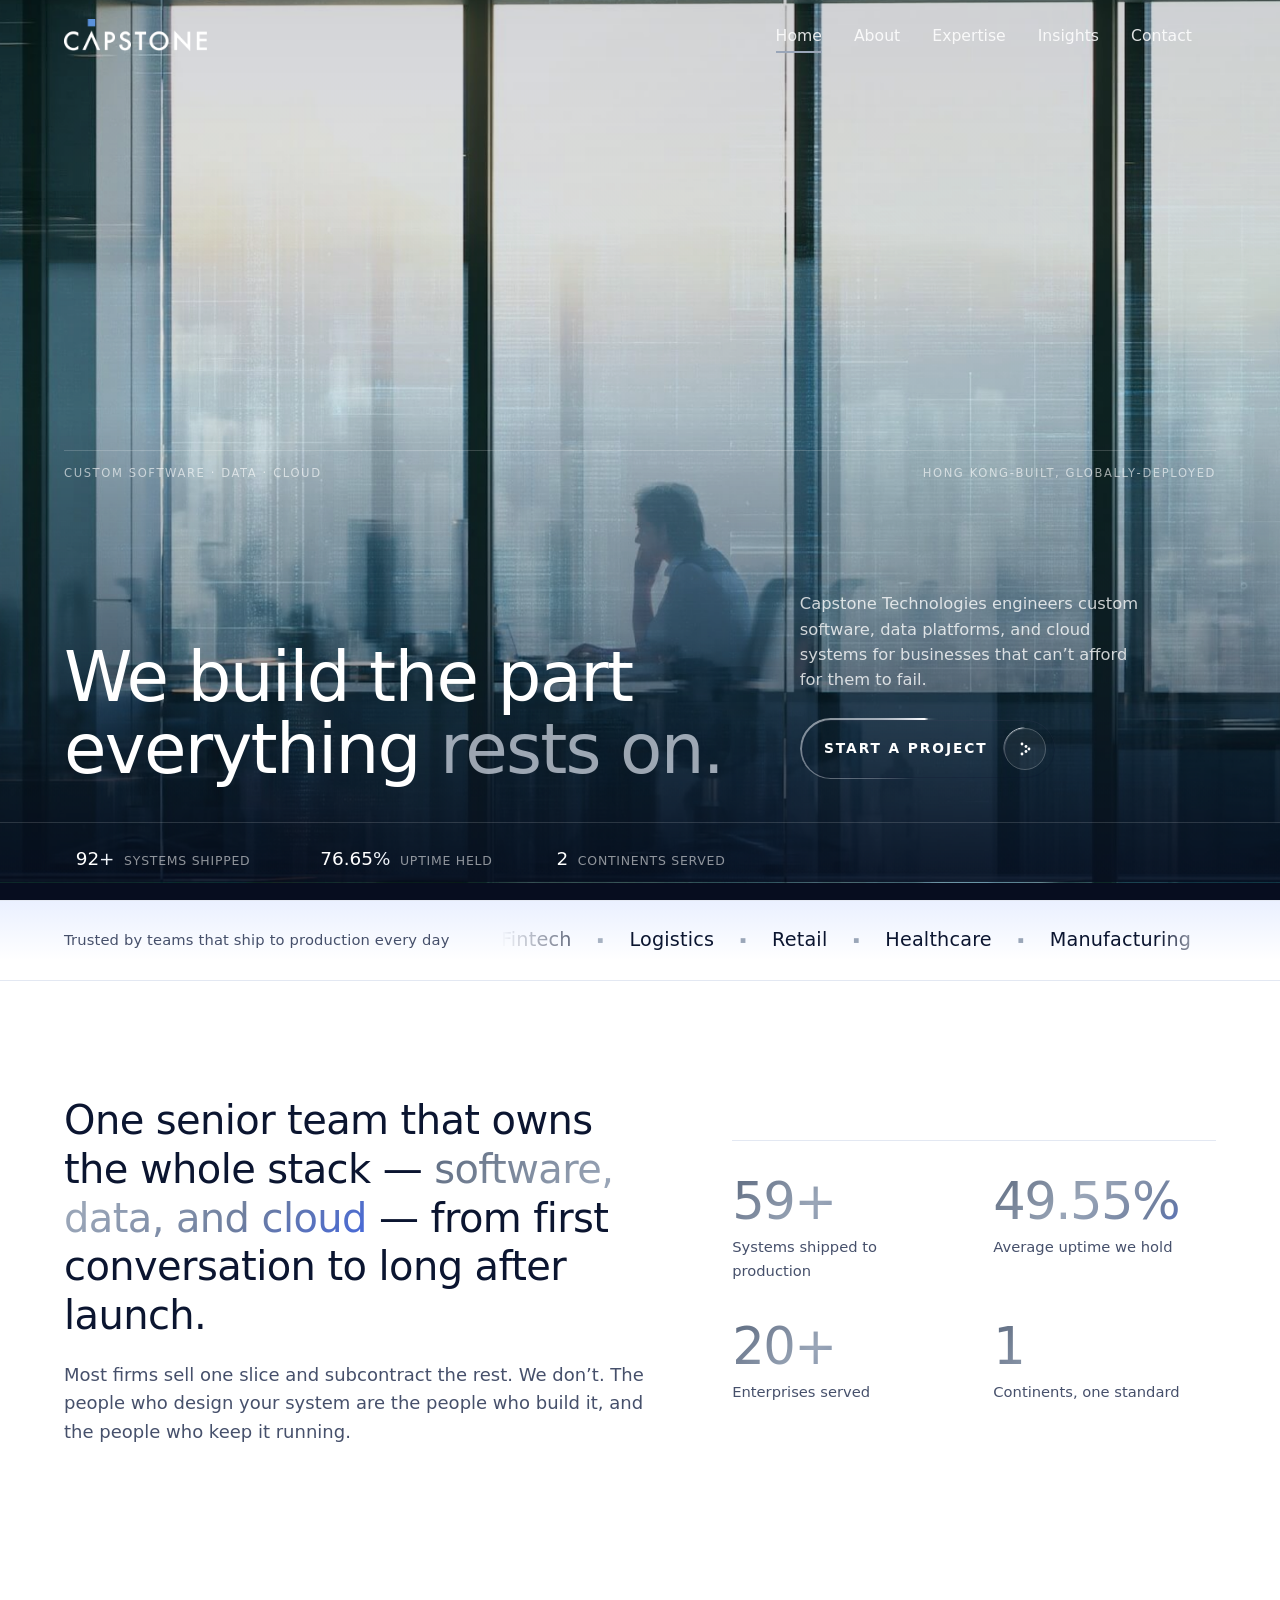
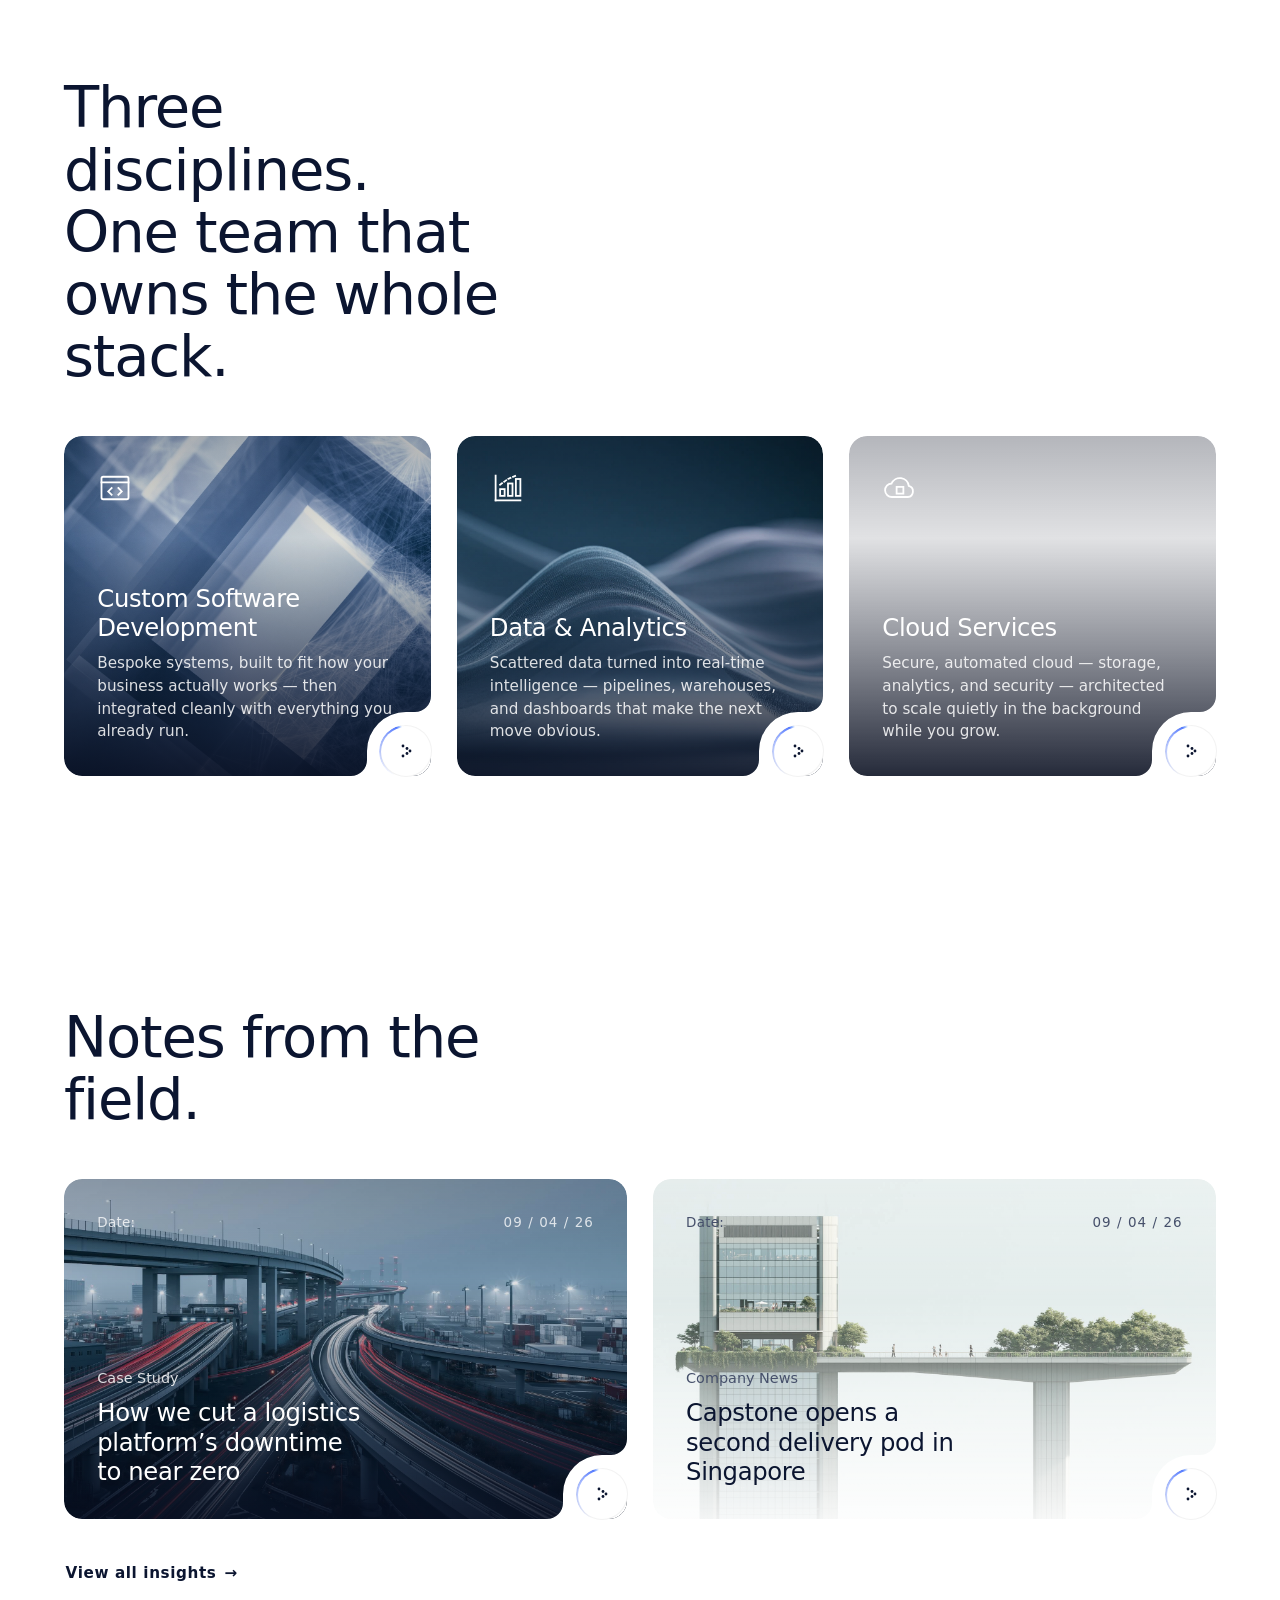
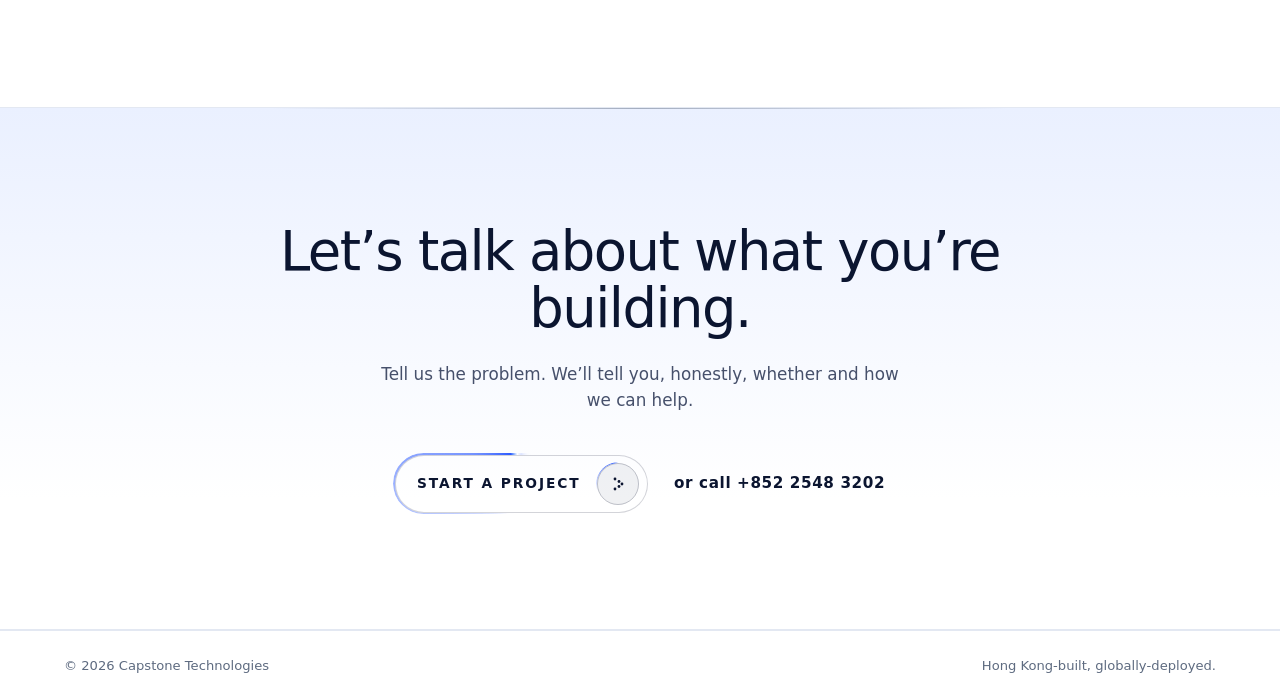
==== index.html @ ec4746d1 "Refine UI/UX for home and expertise pages" ====
<!DOCTYPE html>
<html lang="en">
<head>
  <meta charset="UTF-8" />
  <meta name="viewport" content="width=device-width, initial-scale=1.0" />
  <title>Capstone Technologies — The engineering partner you build on</title>
  <meta name="description" content="Capstone Technologies designs custom software, data platforms, and cloud systems for businesses that can't afford for them to fail. Hong Kong-built, globally deployed." />
  <link rel="preconnect" href="https://api.fontshare.com" crossorigin />
  <link href="https://api.fontshare.com/v2/css?f[]=general-sans@200,300,400,500,600,700&f[]=satoshi@400,500,700,900&display=swap" rel="stylesheet" />
  <link rel="stylesheet" href="styles.css" />
</head>
<body data-page="home">

  <!-- Navigation (over hero) -->
  <header class="nav nav--over-hero" id="nav">
    <div class="nav__inner">
      <a href="index.html" class="nav__brand" aria-label="Capstone Technologies home">
        <img src="capstone_logo_2.png" alt="Capstone Technologies" class="nav__logo nav__logo--light" />
        <img src="capstone_logo_1.png" alt="Capstone Technologies" class="nav__logo nav__logo--dark" />
      </a>
      <nav class="nav__links" aria-label="Primary">
        <a href="index.html" aria-current="page">Home</a>
        <a href="about.html">About</a>
        <a href="expertise.html">Expertise</a>
        <a href="insights.html">Insights</a>
        <a href="contact.html">Contact</a>
      </nav>
      <button class="nav__burger" id="burger" aria-label="Open menu" aria-expanded="false"><span></span><span></span></button>
    </div>
    <div class="nav__mobile" id="navMobile" aria-hidden="true">
      <nav class="nav__mobile-links" aria-label="Mobile">
        <a href="index.html"><span class="nav__mobile-no">01</span>Home</a>
        <a href="about.html"><span class="nav__mobile-no">02</span>About</a>
        <a href="expertise.html"><span class="nav__mobile-no">03</span>Expertise</a>
        <a href="insights.html"><span class="nav__mobile-no">04</span>Insights</a>
        <a href="contact.html"><span class="nav__mobile-no">05</span>Contact</a>
      </nav>
      <div class="nav__mobile-foot">
        <a href="contact.html" class="btn btn--orbit magnetic" aria-label="Start a project">
          <span class="cta-orbit__label">Start a project</span>
          <span class="cta-orbit__icon" aria-hidden="true"><span class="cta-orbit__ring"></span><svg class="cta-orbit__arrow" viewBox="0 0 28 28" width="28" height="28"><g fill="currentColor"><circle cx="11" cy="9" r="1.4"/><circle cx="15" cy="11.5" r="1.4"/><circle cx="18" cy="14" r="1.4"/><circle cx="15" cy="16.5" r="1.4"/><circle cx="11" cy="19" r="1.4"/></g></svg></span>
        </a>
        <div class="nav__mobile-contact">
          <a href="mailto:hello@capstonetech.net">hello@capstonetech.net</a>
          <a href="tel:+85225483202">+852 2548 3202</a>
        </div>
      </div>
    </div>
  </header>

  <main>
    <!-- ✦ FULL-WIDTH HERO (Verta-style split) -->
    <section class="hero">
      <div class="hero__bg" data-parallax="0.08"><img src="home.jpg" alt="" /></div>

      <!-- editorial hairline with corner labels -->
      <div class="hero__rule" aria-hidden="true">
        <span class="hero__rule-label hero__rule-label--l">Custom Software · Data · Cloud</span>
        <span class="hero__rule-label hero__rule-label--r">Hong Kong&#8209;built, globally&#8209;deployed</span>
      </div>

      <div class="hero__inner">
        <div class="hero__lead-col">
          <h1 class="hero__title">
            <span class="line"><span>We build the part</span></span>
            <span class="line"><span>everything <em>rests on.</em></span></span>
          </h1>
        </div>

        <div class="hero__aside-col">
          <p class="hero__lead">
            Capstone Technologies engineers custom software, data platforms, and cloud
            systems for businesses that can&rsquo;t afford for them to fail.
          </p>
          <div class="hero__actions">
            <a href="contact.html" class="btn btn--silver btn--orbit magnetic" aria-label="Start a project">
              <span class="cta-orbit__label">Start a project</span>
              <span class="cta-orbit__icon" aria-hidden="true">
                <span class="cta-orbit__ring"></span>
                <svg class="cta-orbit__arrow" viewBox="0 0 28 28" width="28" height="28">
                  <!-- simple chevron '>' from 5 dots meeting at a point -->
                  <g fill="currentColor">
                    <circle cx="11" cy="9"  r="1.4"/>
                    <circle cx="15" cy="11.5" r="1.4"/>
                    <circle cx="18" cy="14" r="1.4"/>
                    <circle cx="15" cy="16.5" r="1.4"/>
                    <circle cx="11" cy="19" r="1.4"/>
                  </g>
                </svg>
              </span>
            </a>
          </div>
        </div>
      </div>

      <!-- quiet stat hairline along the very bottom -->
      <dl class="hero__meta" aria-label="Key figures">
        <div><dt><span class="num" data-count="120" style="min-width:3ch">0</span><span>+</span></dt><dd>Systems shipped</dd></div>
        <div><dt><span class="num" data-count="99.98" data-decimals="2" style="min-width:5ch">0</span><span>%</span></dt><dd>Uptime held</dd></div>
        <div><dt><span class="num" data-count="3" data-ease="linear" data-duration="3200" style="min-width:1ch">0</span></dt><dd>Continents served</dd></div>
      </dl>
    </section>

    <!-- Trust strip — compact, dark gradient; industries scroll into the label -->
    <section class="trust">
      <div class="trust__inner">
        <p class="trust__label">Trusted by teams that ship to production every day</p>
        <div class="trust__marquee" aria-hidden="true">
          <div class="trust__track">
            <span>Fintech</span><i>&#9642;</i><span>Logistics</span><i>&#9642;</i><span>Retail</span><i>&#9642;</i>
            <span>Healthcare</span><i>&#9642;</i><span>Manufacturing</span><i>&#9642;</i><span>Public Sector</span><i>&#9642;</i>
            <span>Fintech</span><i>&#9642;</i><span>Logistics</span><i>&#9642;</i><span>Retail</span><i>&#9642;</i>
            <span>Healthcare</span><i>&#9642;</i><span>Manufacturing</span><i>&#9642;</i><span>Public Sector</span><i>&#9642;</i>
          </div>
        </div>
      </div>
    </section>

    <!-- Who we are + The record (merged) -->
    <section class="section intro2" id="intro-split">
      <div class="intro2__grid">
        <div class="intro2__lead-col">
          <p class="intro2__statement reveal" data-reveal>
            One senior team that owns the whole stack &mdash; <em>software, data, and
            cloud</em> &mdash; from first conversation to long after launch.
          </p>
          <p class="intro2__sub reveal" data-reveal data-reveal-delay="120">
            Most firms sell one slice and subcontract the rest. We don&rsquo;t. The people
            who design your system are the people who build it, and the people who keep it
            running.
          </p>
        </div>
        <dl class="intro2__stats">
          <div class="reveal" data-reveal><dt><span class="stat__num" data-count="120" data-suffix="+">0</span></dt><dd>Systems shipped to production</dd></div>
          <div class="reveal" data-reveal data-reveal-delay="80"><dt><span class="stat__num" data-count="99.98" data-suffix="%" data-decimals="2">0</span></dt><dd>Average uptime we hold</dd></div>
          <div class="reveal" data-reveal data-reveal-delay="160"><dt><span class="stat__num" data-count="40" data-suffix="+">0</span></dt><dd>Enterprises served</dd></div>
          <div class="reveal" data-reveal data-reveal-delay="240"><dt><span class="stat__num" data-count="3">0</span></dt><dd>Continents, one standard</dd></div>
        </dl>
      </div>
    </section>

    <!-- Expertise preview -->
    <section class="section" id="services">
      <div class="services__head">
        <h2 class="section-title reveal" data-reveal>Three disciplines.<br />One team that owns the whole stack.</h2>
      </div>
      <div class="card-grid card-grid--svc">
        <a class="card card--img reveal" data-reveal href="expertise.html#custom-software" style="--img:url('expertise-software.jpg')">
          <span class="svc-icon card__icon" aria-hidden="true">
            <svg viewBox="0 0 32 32" fill="none" stroke="currentColor" stroke-width="1.6" stroke-linecap="square" stroke-linejoin="miter">
              <rect x="4" y="6" width="24" height="20" rx="1.5"/><path d="M4 11h24"/>
              <path d="M13 16l-3 3 3 3"/><path d="M19 16l3 3-3 3"/>
            </svg>
          </span>
          <h3 class="card__title">Custom Software Development</h3>
          <p class="card__desc">Bespoke systems, built to fit how your business actually works &mdash; then integrated cleanly with everything you already run.</p>
          <span class="card__notch" aria-hidden="true">
            <svg class="card__notch-arrow" viewBox="0 0 28 28" width="28" height="28"><g fill="currentColor"><circle cx="11" cy="9" r="1.4"/><circle cx="15" cy="11.5" r="1.4"/><circle cx="18" cy="14" r="1.4"/><circle cx="15" cy="16.5" r="1.4"/><circle cx="11" cy="19" r="1.4"/></g></svg>
          </span>
        </a>
        <a class="card card--img reveal" data-reveal data-reveal-delay="80" href="expertise.html#data-analytics" style="--img:url('expertise-data.jpg')">
          <span class="svc-icon card__icon" aria-hidden="true">
            <svg viewBox="0 0 32 32" fill="none" stroke="currentColor" stroke-width="1.6" stroke-linecap="square" stroke-linejoin="miter">
              <path d="M5 27V5"/><path d="M5 27h22"/>
              <rect x="9" y="17" width="4" height="6"/><rect x="16" y="12" width="4" height="11"/><rect x="23" y="8" width="4" height="15"/>
              <path d="M9 13l7-5 7-3" stroke-dasharray="2 2.5"/>
            </svg>
          </span>
          <h3 class="card__title">Data &amp; Analytics</h3>
          <p class="card__desc">Scattered data turned into real-time intelligence &mdash; pipelines, warehouses, and dashboards that make the next move obvious.</p>
          <span class="card__notch" aria-hidden="true">
            <svg class="card__notch-arrow" viewBox="0 0 28 28" width="28" height="28"><g fill="currentColor"><circle cx="11" cy="9" r="1.4"/><circle cx="15" cy="11.5" r="1.4"/><circle cx="18" cy="14" r="1.4"/><circle cx="15" cy="16.5" r="1.4"/><circle cx="11" cy="19" r="1.4"/></g></svg>
          </span>
        </a>
        <a class="card card--img reveal" data-reveal data-reveal-delay="160" href="expertise.html#cloud" style="--img:url('expertise-cloud.jpg')">
          <span class="svc-icon card__icon" aria-hidden="true">
            <svg viewBox="0 0 32 32" fill="none" stroke="currentColor" stroke-width="1.6" stroke-linecap="square" stroke-linejoin="miter">
              <path d="M9 24a6 6 0 0 1-.5-12 8 8 0 0 1 15.3 2.2A5 5 0 0 1 23 24z"/><rect x="13" y="15" width="6" height="6"/>
            </svg>
          </span>
          <h3 class="card__title">Cloud Services</h3>
          <p class="card__desc">Secure, automated cloud &mdash; storage, analytics, and security &mdash; architected to scale quietly in the background while you grow.</p>
          <span class="card__notch" aria-hidden="true">
            <svg class="card__notch-arrow" viewBox="0 0 28 28" width="28" height="28"><g fill="currentColor"><circle cx="11" cy="9" r="1.4"/><circle cx="15" cy="11.5" r="1.4"/><circle cx="18" cy="14" r="1.4"/><circle cx="15" cy="16.5" r="1.4"/><circle cx="11" cy="19" r="1.4"/></g></svg>
          </span>
        </a>
      </div>
    </section>

    <!-- Insights / News -->
    <section class="section" id="insights">
      <div class="services__head">
        <h2 class="section-title reveal" data-reveal>Notes from the field.</h2>
      </div>
      <div class="card-grid">
        <a class="card card--img reveal" data-reveal href="article-1.html" style="--img:url('insights_1.jpg')">
          <div class="card__top"><span class="card__date-k">Date:</span><span class="card__date-v">09 / 04 / 26</span></div>
          <p class="card__cat">Case Study</p>
          <h3 class="card__title">How we cut a logistics platform&rsquo;s downtime to near zero</h3>
          <span class="card__notch" aria-hidden="true">
            <svg class="card__notch-arrow" viewBox="0 0 28 28" width="28" height="28"><g fill="currentColor"><circle cx="11" cy="9" r="1.4"/><circle cx="15" cy="11.5" r="1.4"/><circle cx="18" cy="14" r="1.4"/><circle cx="15" cy="16.5" r="1.4"/><circle cx="11" cy="19" r="1.4"/></g></svg>
          </span>
        </a>
        <a class="card card--img-light reveal" data-reveal data-reveal-delay="80" href="article-2.html" style="--img:url('insights_2.jpg')">
          <div class="card__top"><span class="card__date-k">Date:</span><span class="card__date-v">09 / 04 / 26</span></div>
          <p class="card__cat">Company News</p>
          <h3 class="card__title">Capstone opens a second delivery pod in Singapore</h3>
          <span class="card__notch" aria-hidden="true">
            <svg class="card__notch-arrow" viewBox="0 0 28 28" width="28" height="28"><g fill="currentColor"><circle cx="11" cy="9" r="1.4"/><circle cx="15" cy="11.5" r="1.4"/><circle cx="18" cy="14" r="1.4"/><circle cx="15" cy="16.5" r="1.4"/><circle cx="11" cy="19" r="1.4"/></g></svg>
          </span>
        </a>
      </div>
      <a href="insights.html" class="link-cta insights__all reveal" data-reveal>View all insights <span class="btn__arrow">&rarr;</span></a>
    </section>

    <!-- CTA -->
    <section class="cta">
      <div class="cta__inner">
        <h2 class="cta__title reveal" data-reveal>Let&rsquo;s talk about what you&rsquo;re building.</h2>
        <p class="cta__lead reveal" data-reveal data-reveal-delay="100">Tell us the problem. We&rsquo;ll tell you, honestly, whether and how we can help.</p>
        <div class="cta__actions reveal" data-reveal data-reveal-delay="180">
          <a href="contact.html" class="btn btn--orbit magnetic" aria-label="Start a project">
            <span class="cta-orbit__label">Start a project</span>
            <span class="cta-orbit__icon" aria-hidden="true">
              <span class="cta-orbit__ring"></span>
              <svg class="cta-orbit__arrow" viewBox="0 0 28 28" width="28" height="28"><g fill="currentColor"><circle cx="11" cy="9" r="1.4"/><circle cx="15" cy="11.5" r="1.4"/><circle cx="18" cy="14" r="1.4"/><circle cx="15" cy="16.5" r="1.4"/><circle cx="11" cy="19" r="1.4"/></g></svg>
            </span>
          </a>
          <a href="tel:+85225483202" class="link-cta">or call +852 2548 3202</a>
        </div>
      </div>
    </section>
  </main>

  <!-- Footer -->
    <footer class="footer footer--slim">
    <div class="footer__base">
      <span>&copy; 2026 Capstone Technologies</span>
      <span class="footer__tag">Hong Kong&#8209;built, globally&#8209;deployed.</span>
    </div>
  </footer>

  <div class="cursor-dot" id="cursorDot" aria-hidden="true"></div>
  <script src="script.js"></script>
</body>
</html>
---- styles.css ----
/* =====================================================================
   CAPSTONE TECHNOLOGIES — Redesign (multi-page)
   White-dominant · Capstone Blue secondary · Capstone Gold accent
   ===================================================================== */

:root{
  /* Palette */
  --white:    #FFFFFF;
  --paper:    #F6F8FC;
  --sky:      #EAF0FF;
  --line:     #E3E8F2;
  --ink:      #0B1530;
  --ink-2:    #070D1F;
  --ink-soft: #46506B;
  --blue:     #2D5BFF;
  --blue-deep:#1736B8;

  /* Accent — glossy silver (replaces gold). --silver = legible mid-tone for text;
     --silver-deep = shadow tone; --silver-bright = highlight.
     --chrome / --chrome-dark = metallic gradients for filled shapes (the "shine"). */
  --silver:       #9AA6B8;
  --silver-deep:  #5E6B80;
  --silver-bright:#EDF1F7;
  --chrome:       linear-gradient(140deg,#FDFEFF 0%,#D6DDE8 26%,#9CA8BA 52%,#C9D1DE 72%,#8793A6 88%,#EEF2F8 100%);
  --chrome-dark:  linear-gradient(140deg,#E7ECF3 0%,#AEB8C8 30%,#727E92 55%,#9AA6B8 78%,#5E6B80 100%);

  /* ── GRADIENT SYSTEM ──────────────────────────────────────────────
     The ONLY gradients used site-wide. Don't hand-roll new ones. */
  --grad-blue:   radial-gradient(135% 135% at 14% 10%, #7E97FF 0%, #2D5BFF 40%, #16277A 100%); /* blue mesh — cards/CTA pop */
  --grad-ink:    linear-gradient(150deg, #0E1A3C 0%, #0B1530 55%, #070D1F 100%);               /* dark surfaces */
  --grad-mist:   linear-gradient(180deg, #EAF0FF 0%, #FFFFFF 75%);                              /* light surfaces */
  --grad-accent: linear-gradient(135deg, #5E6B80 0%, #9AA6B8 40%, #6E7E9E 72%, #2D5BFF 116%);  /* metallic accent text */

  /* Tints — the ONLY accent tints. All derive from --blue / --silver / a light dust.
     Use these instead of hand-writing rgba() so every blue stays the same blue. */
  --blue-rgb:    45,91,255;        /* = --blue */
  --silver-rgb:  154,166,184;      /* = --silver */
  --dust-rgb:    157,180,255;      /* light blue dust, for glows on dark surfaces */
  --tint-blue-weak:  rgba(var(--blue-rgb), .12);   /* focus rings, faint washes */
  --tint-blue-soft:  rgba(var(--blue-rgb), .28);   /* section glows */
  --tint-blue-dots:  rgba(var(--blue-rgb), .5);    /* dotfield data texture */
  --tint-dust-soft:  rgba(var(--dust-rgb), .22);   /* dust glow on dark */
  --tint-dust-faint: rgba(var(--dust-rgb), .16);
  --tint-silver-faint: rgba(var(--silver-rgb), .16);

  /* Type */
  --display: 'General Sans', 'Satoshi', ui-sans-serif, system-ui, sans-serif;
  --sans:    'Satoshi', ui-sans-serif, system-ui, -apple-system, 'Segoe UI', sans-serif;

  /* Motion */
  --ease: cubic-bezier(0.22, 1, 0.36, 1);
  --ease-soft: cubic-bezier(0.4, 0, 0.2, 1);

  /* Layout */
  --pad: clamp(1.25rem, 5vw, 7rem);
  --maxw: 1320px;
  --radius: 18px;
  --nav-h: 76px;
}

/* ---------- Reset ---------- */
*,*::before,*::after{ box-sizing:border-box; margin:0; padding:0; }
html{ scroll-behavior:smooth; -webkit-text-size-adjust:100%; }
body{
  font-family:var(--sans); color:var(--ink); background:var(--white);
  line-height:1.6; font-size:clamp(1rem, 0.55vw + 0.9rem, 1.125rem);
  -webkit-font-smoothing:antialiased; text-rendering:optimizeLegibility;
  overflow-x:hidden;
}
img{ display:block; max-width:100%; height:auto; }
a{ color:inherit; text-decoration:none; }
ul,ol{ list-style:none; }
em{ font-style:normal; color:var(--blue); }
::selection{ background:var(--ink); color:var(--white); }

/* ---------- Shared ---------- */
.eyebrow{ display:inline-flex; align-items:center; gap:.6rem;
  font-size:.82rem; font-weight:600; letter-spacing:.14em; text-transform:uppercase; color:var(--ink-soft); }
.eyebrow--light{ color:rgba(255,255,255,.78); }
/* square motif (echoes the logo mark above the 'A'), in glossy silver */
.eyebrow__dot{ width:9px; height:9px; border-radius:1.5px; background:var(--chrome);
  box-shadow:0 0 0 4px rgba(154,166,184,.16), inset 0 1px 1px rgba(255,255,255,.7); }
/* flat hairline label (matches the hero's editorial labels — no pill) */
.section-tag{ display:inline-flex; align-items:baseline; gap:.8rem;
  font-size:.76rem; font-weight:600; letter-spacing:.16em; text-transform:uppercase;
  color:var(--ink-soft); margin-bottom:1.6rem; }
.section-tag span{ font-family:var(--display); font-weight:500; color:var(--silver-deep);
  font-size:.76rem; border:0; border-radius:0; padding:0; letter-spacing:.1em; }
.section-title{ font-family:var(--display); font-weight:300;
  font-size:clamp(2rem, 4.6vw, 3.6rem); line-height:1.08; letter-spacing:-0.02em; }
.section-title .muted{ color:var(--ink-soft); }
.muted{ color:var(--ink-soft); }

/* accent text: silver-grey → blue gradient (single shared token) */
.accent-grad,
.intro-split__statement em,
.about__statement em{
  background:var(--grad-accent);
  -webkit-background-clip:text; background-clip:text;
  -webkit-text-fill-color:transparent; color:transparent;
}
.wrap{ max-width:var(--maxw); margin:0 auto; padding-inline:var(--pad); }

/* =====================================================================
   ✦ TRAVELLING-BORDER BUTTONS
   A faint pill outline with a bright "comet" tracing the perimeter.
   ===================================================================== */
@property --angle{ syntax:'<angle>'; initial-value:0deg; inherits:false; }

.btn{
  --beam:var(--blue);          /* comet colour, overridden per variant */
  --ring:rgba(11,21,48,.18);   /* faint static outline */
  --fill:transparent;          /* pill interior — transparent by default */
  --fg:var(--ink);             /* label colour */
  --speed:3.6s;
  position:relative; z-index:0;
  display:inline-flex; align-items:center; gap:.55rem;
  padding:1.05rem 2rem; border-radius:50px;
  font-family:var(--sans); font-weight:600; font-size:.86rem; line-height:1;
  letter-spacing:.14em; text-transform:uppercase;
  color:var(--fg); cursor:pointer; border:0; background:transparent; isolation:isolate;
  transition:transform .5s var(--ease), color .4s var(--ease);
  will-change:transform;
}
/* interior fill (so the pill reads on any page background) */
.btn::after{
  content:""; position:absolute; inset:1.5px; z-index:-1; border-radius:inherit;
  background:var(--fill);
  box-shadow:inset 0 0 0 1px var(--ring), inset 0 1px 0 rgba(255,255,255,.06);
  transition:background .4s var(--ease), box-shadow .4s var(--ease);
}
/* the rotating comet ring */
.btn::before{
  content:""; position:absolute; inset:0; z-index:-1; border-radius:inherit;
  padding:1.5px;                      /* = border thickness */
  background:
    conic-gradient(from var(--angle),
      transparent 0deg,
      transparent 205deg,
      color-mix(in srgb, var(--beam) 55%, transparent) 300deg,
      var(--beam) 340deg,
      #ffffff 352deg,
      transparent 360deg);
  -webkit-mask:linear-gradient(#000 0 0) content-box, linear-gradient(#000 0 0);
          mask:linear-gradient(#000 0 0) content-box, linear-gradient(#000 0 0);
  -webkit-mask-composite:xor; mask-composite:exclude;
  filter:drop-shadow(0 0 5px color-mix(in srgb, var(--beam) 70%, transparent));
  animation:beam var(--speed) linear infinite;
}
@keyframes beam{ to{ --angle:360deg; } }
.btn > *{ position:relative; z-index:1; }

.btn:hover{ transform:translateY(-3px); }
.btn:hover::before{ --speed:1.4s;
  filter:drop-shadow(0 0 9px color-mix(in srgb, var(--beam) 85%, transparent)); }
.btn:active{ transform:translateY(-1px) scale(.99); }
.btn__arrow{ transition:transform .5s var(--ease); }
.btn:hover .btn__arrow{ transform:translate(4px,-2px); }
.btn--small{ padding:.72rem 1.25rem; font-size:.76rem; }

/* Quiet text-link CTA — for secondary actions (keeps one comet per view) */
.link-cta{ position:relative; display:inline-flex; align-items:center; gap:.5rem;
  font-family:var(--sans); font-weight:600; font-size:.95rem; letter-spacing:.04em;
  color:var(--ink); padding:.4rem .1rem; cursor:pointer; }
.link-cta::after{ content:""; position:absolute; left:.1rem; right:.1rem; bottom:0; height:1px;
  background:currentColor; opacity:.5; transform:scaleX(0); transform-origin:right;
  transition:transform .45s var(--ease); }
.link-cta:hover::after{ transform:scaleX(1); transform-origin:left; }
.link-cta .btn__arrow{ transition:transform .45s var(--ease); }
.link-cta:hover .btn__arrow{ transform:translate(4px,-2px); }
.link-cta--light{ color:#fff; }

/* Silver comet — primary accent CTA (lives on dark sections → white label).
   Two-stop beam fakes a metallic glint: bright silver head, soft silver tail. */
.btn--silver{ --beam:var(--silver-bright); --fg:#fff; }
.btn--silver::before{ filter:drop-shadow(0 0 6px rgba(237,241,247,.7)); }

/* Clear / secondary — white comet, transparent fill */
.btn--clear{ --beam:#ffffff; --fill:transparent; --ring:rgba(11,21,48,.16); --fg:var(--ink); }
.btn--clear::before{ filter:drop-shadow(0 0 4px rgba(120,140,200,.55)); }
.btn--clear.on-dark{ --fill:transparent; --ring:rgba(255,255,255,.22); --fg:#fff; }
.btn--clear.on-dark::before{ filter:drop-shadow(0 0 5px rgba(255,255,255,.6)); }

/* Transparent buttons over the dark hero need a light label + ring */
.nav--over-hero:not(.is-stuck) .btn{ --fg:#fff; --ring:rgba(255,255,255,.22); }

/* Reduced motion: hold a calm, evenly-lit outline instead of a moving comet */
@media (prefers-reduced-motion:reduce){
  .btn::before{ animation:none; background:none;
    box-shadow:inset 0 0 0 1.5px color-mix(in srgb, var(--beam) 60%, transparent);
    filter:none; padding:0; -webkit-mask:none; mask:none; }
}


/* =====================================================================
   Navigation
   ===================================================================== */
.nav{ position:fixed; top:0; left:0; right:0; z-index:100;
  transition:transform .5s var(--ease), background .4s var(--ease-soft), box-shadow .4s var(--ease-soft); }
.nav__inner{ max-width:var(--maxw); margin:0 auto; display:flex; align-items:center;
  justify-content:space-between; gap:1.5rem; padding:1.2rem var(--pad);
  transition:padding .4s var(--ease-soft); }
.nav__logo{ height:32px; width:auto; transition:opacity .3s var(--ease); display:block; }
.nav__logo--dark{ display:none; }
/* On a transparent hero (dark bg) the nav uses the light logo + light links */
.nav--over-hero .nav__logo--light{ display:block; }
.nav--over-hero .nav__logo--dark{ display:none; }
.nav--over-hero .nav__links a{ color:rgba(255,255,255,.86); }
.nav--over-hero.is-stuck .nav__links a{ color:var(--ink); }
.nav.is-stuck .nav__logo--light{ display:none; }
.nav.is-stuck .nav__logo--dark{ display:block; }
.nav:not(.nav--over-hero) .nav__logo--dark{ display:block; }
.nav:not(.nav--over-hero) .nav__logo--light{ display:none; }

.nav__links{ display:flex; gap:2rem; margin-left:auto; margin-right:1.5rem; }
.nav__links a{ position:relative; font-weight:500; font-size:.98rem; color:var(--ink); padding:.2rem 0; }
.nav__links a::after{ content:""; position:absolute; left:0; bottom:-2px; height:2px; width:100%;
  background:var(--silver); transform:scaleX(0); transform-origin:right; transition:transform .45s var(--ease); }
.nav__links a:hover::after,
.nav__links a[aria-current="page"]::after{ transform:scaleX(1); transform-origin:left; }
.nav.is-stuck{ background:rgba(255,255,255,.78); -webkit-backdrop-filter:blur(16px) saturate(140%);
  backdrop-filter:blur(16px) saturate(140%); box-shadow:0 1px 0 var(--line); }
.nav.is-stuck .nav__inner{ padding-top:.8rem; padding-bottom:.8rem; }
.nav.is-hidden{ transform:translateY(-100%); }

.nav__burger{ display:none; flex-direction:column; gap:6px; background:none; border:none; cursor:pointer; padding:.4rem; }
.nav__burger span{ width:26px; height:2px; background:var(--ink); transition:.4s var(--ease); }
.nav--over-hero:not(.is-stuck) .nav__burger span{ background:#fff; }
.nav__burger[aria-expanded="true"] span:first-child{ transform:translateY(8px) rotate(45deg); }
.nav__burger[aria-expanded="true"] span:last-child{ transform:translateY(-8px) rotate(-45deg); }
/* ✦ Full-screen overlay mobile menu (dark, staggered links) */
.nav__mobile{ position:fixed; inset:0; z-index:90; display:none; flex-direction:column;
  justify-content:center; gap:clamp(1.6rem,5vh,3rem);
  padding:calc(var(--nav-h) + 1.25rem) var(--pad) clamp(1.5rem,4vh,2.5rem);
  overflow-y:auto; -webkit-overflow-scrolling:touch;   /* scroll if content exceeds height */
  color:#fff;
  /* frosted dark gradient — slightly transparent so the page ghosts through */
  background:
    radial-gradient(120% 80% at 100% 0%, rgba(45,91,255,.18), transparent 60%),
    linear-gradient(160deg, rgba(14,26,60,.94) 0%, rgba(11,21,48,.95) 55%, rgba(7,13,31,.96) 100%);
  -webkit-backdrop-filter:blur(18px) saturate(140%); backdrop-filter:blur(18px) saturate(140%);
  opacity:0; visibility:hidden; transform:translateY(-8px);
  transition:opacity .5s var(--ease), transform .6s var(--ease), visibility 0s .5s; }
.nav__mobile.is-open{ opacity:1; visibility:visible; transform:none; transition:opacity .5s var(--ease), transform .6s var(--ease); }
/* on short screens, top-align + tighten so nothing crops (content scrolls if needed) */
@media (max-height:680px){
  .nav__mobile{ justify-content:flex-start; gap:1.2rem; }
  .nav__mobile-links a{ font-size:clamp(1.4rem,6vw,1.9rem); padding:.3rem 0; }
}
.nav__mobile-links{ display:flex; flex-direction:column; }
.nav__mobile-links a{ display:flex; align-items:baseline; gap:1rem;
  font-family:var(--display); font-weight:300; letter-spacing:-0.02em;
  font-size:clamp(1.8rem,8vw,2.6rem); color:#fff; padding:.45rem 0;
  border-bottom:1px solid rgba(255,255,255,.1);
  opacity:0; transform:translateY(14px); }
.nav__mobile-links a:last-child{ border-bottom:0; }
.nav__mobile.is-open .nav__mobile-links a{ animation:navItemIn .6s var(--ease) forwards; }
.nav__mobile.is-open .nav__mobile-links a:nth-child(1){ animation-delay:.10s; }
.nav__mobile.is-open .nav__mobile-links a:nth-child(2){ animation-delay:.16s; }
.nav__mobile.is-open .nav__mobile-links a:nth-child(3){ animation-delay:.22s; }
.nav__mobile.is-open .nav__mobile-links a:nth-child(4){ animation-delay:.28s; }
.nav__mobile.is-open .nav__mobile-links a:nth-child(5){ animation-delay:.34s; }
.nav__mobile.is-open .nav__mobile-links a:nth-child(6){ animation-delay:.40s; }
.nav__mobile.is-open .nav__mobile-links a:nth-child(7){ animation-delay:.46s; }
@keyframes navItemIn{ to{ opacity:1; transform:none; } }
.nav__mobile-no{ font-size:.8rem; font-weight:500; color:#9DB4FF; font-variant-numeric:tabular-nums; }
.nav__mobile-links a[aria-current="page"]{ color:#9DB4FF; }
.nav__mobile-foot{ display:flex; flex-direction:column; gap:1.4rem; align-items:flex-start;
  opacity:0; transform:translateY(14px); }
.nav__mobile.is-open .nav__mobile-foot{ animation:navItemIn .6s var(--ease) .54s forwards; }
.nav__mobile-contact{ display:flex; flex-direction:column; gap:.5rem; font-size:.95rem; }
.nav__mobile-contact a{ color:rgba(255,255,255,.72); transition:color .3s var(--ease); }
.nav__mobile-contact a:hover{ color:#fff; }
/* burger turns into a white X while the overlay is open (works on every page) */
.nav__burger[aria-expanded="true"]{ position:relative; z-index:95; }
.nav__burger[aria-expanded="true"] span{ background:#fff !important; }

/* =====================================================================
   Grid lines (depth)
   ===================================================================== */
.grid-lines{ position:absolute; inset:0; max-width:var(--maxw); margin:0 auto; padding:0 var(--pad);
  pointer-events:none; z-index:0; display:grid; grid-template-columns:repeat(4,1fr); }
.grid-lines span{ border-left:1px solid var(--line); }
.grid-lines span:last-child{ border-right:1px solid var(--line); }
.grid-lines--dark span{ border-color:rgba(255,255,255,.08); }

/* =====================================================================
   ✦ DOT FIELD — reusable "data" texture (echoes the chart + square motif)
   Density via --dot-gap, size via --dot-size, colour via --dot-color.
   ===================================================================== */
.dotfield{ --dot-gap:11px; --dot-size:1.6px; --dot-color:var(--tint-blue-dots);
  position:absolute; pointer-events:none; z-index:0;
  background-image:radial-gradient(var(--dot-color) var(--dot-size), transparent calc(var(--dot-size) + .6px));
  background-size:var(--dot-gap) var(--dot-gap); }
.dotfield--dark{ --dot-color:var(--tint-dust-soft); }
.dotfield--silver{ --dot-color:rgba(154,166,184,.4); }
/* fade helpers so the field dissolves rather than ending hard */
.dotfield--fade-b{ -webkit-mask:linear-gradient(180deg,#000,transparent); mask:linear-gradient(180deg,#000,transparent); }
.dotfield--fade-l{ -webkit-mask:linear-gradient(90deg,transparent,#000); mask:linear-gradient(90deg,transparent,#000); }
.dotfield--fade-radial{ -webkit-mask:radial-gradient(circle at 70% 30%,#000,transparent 70%);
  mask:radial-gradient(circle at 70% 30%,#000,transparent 70%); }
/* optional fade-in: add data-reveal to animate; otherwise visible by default */
.dotfield[data-reveal]{ opacity:0; transform:none; transition:opacity 1.1s var(--ease); }
.dotfield[data-reveal].is-in{ opacity:1; }

/* =====================================================================
   ✦ FULL-WIDTH HERO (image)
   ===================================================================== */
.hero{ position:relative; min-height:100svh; display:flex; flex-direction:column;
  justify-content:flex-end; background:var(--ink-2); overflow:hidden;
  padding-top:calc(var(--nav-h) + 1rem); }
.hero__bg{ position:absolute; inset:0; z-index:0; overflow:hidden; will-change:transform; }
/* very slow continuous cloud drift — kept zoomed so edges never show.
   intro: gentle settle (12s); then an endless, barely-perceptible drift loop. */
.hero__bg img{ width:100%; height:100%; object-fit:cover; transform-origin:center;
  animation:heroIntro 12s var(--ease-soft) forwards, heroDrift 60s ease-in-out 12s infinite; }
@keyframes heroIntro{ from{ transform:scale(1.12); } to{ transform:scale(1.08); } }
@keyframes heroDrift{
  0%   { transform:scale(1.08) translate3d(0,0,0); }
  50%  { transform:scale(1.08) translate3d(-2.2%, -1.2%, 0); }
  100% { transform:scale(1.08) translate3d(0,0,0); }
}
/* softer, calmer scrim than before — image breathes, darkening only at the base */
.hero__bg::after{ content:""; position:absolute; inset:0;
  background:
    linear-gradient(0deg, rgba(7,13,31,.86) 0%, rgba(7,13,31,.34) 28%, rgba(7,13,31,.08) 52%, rgba(7,13,31,.18) 100%); }

/* editorial hairline with corner labels (Verta) */
.hero__rule{ position:absolute; left:var(--pad); right:var(--pad); top:50%; z-index:2;
  border-top:1px solid rgba(255,255,255,.18);
  opacity:0; animation:fadeUp 1.2s var(--ease) .5s forwards; }
.hero__rule-label{ position:absolute; top:.8rem; font-size:.72rem; letter-spacing:.14em;
  text-transform:uppercase; color:rgba(255,255,255,.6); white-space:nowrap; }
.hero__rule-label--l{ left:0; }
.hero__rule-label--r{ right:0; }

/* split content row: headline left, supporting text + actions right */
.hero__inner{ position:relative; z-index:2; width:100%; max-width:var(--maxw); margin:0 auto;
  padding:0 var(--pad) clamp(2rem,4vh,3rem);
  display:grid; grid-template-columns:1.15fr .85fr; align-items:end; gap:clamp(2rem,6vw,5rem); }
.hero__title{ font-family:var(--display); font-weight:300; color:#fff;
  font-size:clamp(2.4rem, 5.4vw, 5rem); line-height:1.04; letter-spacing:-0.025em; }
/* each authored line stays on one line */
.hero__title .line{ display:block; overflow:hidden; padding-bottom:.14em; margin-bottom:-.14em; white-space:nowrap; }
.hero__title .line > span{ display:block; transform:translateY(110%); animation:lineUp 1.05s var(--ease) forwards; }
.hero__title .line:nth-child(1) > span{ animation-delay:.30s; }
.hero__title .line:nth-child(2) > span{ animation-delay:.42s; }
/* subtle, whispered silver accent */
.hero__title em{ color:rgba(214,221,232,.72); }
@keyframes lineUp{ to{ transform:none; } }
.hero__aside-col{ padding-bottom:.4rem; }
.hero__lead{ color:rgba(255,255,255,.78); font-size:1.02rem; line-height:1.55; max-width:32rem; margin-bottom:1.6rem;
  opacity:0; transform:translateY(20px); animation:fadeUp 1s var(--ease) .62s forwards; }
.hero__actions{ display:flex; gap:1.2rem; flex-wrap:wrap; align-items:center;
  opacity:0; transform:translateY(20px); animation:fadeUp 1s var(--ease) .76s forwards; }
@keyframes fadeUp{ to{ opacity:1; transform:none; } }

/* ✦ Orbit CTA — a .btn (keeps the travelling-border comet) that ALSO holds an
   inner circular badge: a ring orbiting a dotted arrow, all within the pill. */
/* Orbit button — inner badge/ring/arrow adapt to the button's --fg + --beam,
   so it works on both the dark hero and the light CTA. */
.btn--orbit{ gap:1rem; padding:.6rem .7rem .6rem 1.5rem; }
.btn--orbit .cta-orbit__label{ position:relative; }
.btn--orbit .cta-orbit__icon{ position:relative; width:42px; height:42px; flex:none;
  display:grid; place-items:center; border-radius:50%;
  background:color-mix(in srgb, currentColor 6%, transparent); transition:background .4s var(--ease); }
.btn--orbit:hover .cta-orbit__icon{ background:color-mix(in srgb, currentColor 12%, transparent); }
/* faint full static ring so the circle always reads */
.btn--orbit .cta-orbit__icon::before{ content:""; position:absolute; inset:0; border-radius:50%;
  border:1px solid color-mix(in srgb, currentColor 22%, transparent); }
/* the orbiting ring — a gapped arc that rotates continuously inside the badge */
.btn--orbit .cta-orbit__ring{ position:absolute; inset:-1px; border-radius:50%;
  border:1.5px solid transparent;
  background:conic-gradient(from 0deg, transparent 0deg, transparent 250deg,
            color-mix(in srgb, var(--beam) 70%, transparent) 320deg, var(--beam) 350deg, transparent 360deg) border-box;
  -webkit-mask:linear-gradient(#000 0 0) padding-box, linear-gradient(#000 0 0);
          mask:linear-gradient(#000 0 0) padding-box, linear-gradient(#000 0 0);
  -webkit-mask-composite:xor; mask-composite:exclude;
  animation:orbitspin 4s linear infinite; }
.btn--orbit:hover .cta-orbit__ring{ animation-duration:1.4s; }
@keyframes orbitspin{ to{ transform:rotate(360deg); } }
.btn--orbit .cta-orbit__arrow{ position:relative; color:currentColor; transition:transform .5s var(--ease); }
.btn--orbit:hover .cta-orbit__arrow{ transform:translateX(3px); }

/* quiet stat hairline along the very bottom */
.hero__meta{ position:relative; z-index:2; width:100%; max-width:var(--maxw); margin:0 auto;
  display:flex; gap:clamp(2rem,5vw,4rem); flex-wrap:wrap;
  padding:1.3rem var(--pad) clamp(1.4rem,3vh,2rem);
  border-top:1px solid rgba(255,255,255,.14);
  opacity:0; transform:translateY(20px); animation:fadeUp 1s var(--ease) .9s forwards; }
.hero__meta div{ display:flex; align-items:baseline; gap:.6rem; }
.hero__meta dt{ font-family:var(--display); font-weight:500; font-size:1.15rem; color:#fff;
  display:inline-flex; align-items:baseline; }
/* number reserves its final width + tabular figures, so labels never shift while counting */
.hero__meta dt .num{ display:inline-block; text-align:right;
  font-variant-numeric:tabular-nums; font-feature-settings:"tnum" 1; color:#fff; }
.hero__meta dt span:not(.num){ color:var(--silver-bright); }
.hero__meta dd{ font-size:.78rem; letter-spacing:.06em; text-transform:uppercase; color:rgba(255,255,255,.55); }

/* =====================================================================
   ✦ PAGE HERO (inner pages)
   ===================================================================== */
/* Compact dark image hero — same family as the home hero, shorter (~55vh).
   Default (no image) falls back to the dark gradient. */
.pagehero{ position:relative; display:flex; align-items:flex-end; min-height:55vh;
  padding:calc(var(--nav-h) + clamp(3rem,7vw,5rem)) 0 clamp(2.5rem,5vw,4rem);
  background:var(--grad-ink); color:#fff; overflow:hidden; }
.pagehero__bg{ position:absolute; inset:0; z-index:0; }
/* image behind, with a navy scrim like the home hero (darkest at the base for text) */
.pagehero--img::before{ content:""; position:absolute; inset:0; z-index:0; pointer-events:none;
  background:
    linear-gradient(0deg, rgba(7,13,31,.92) 0%, rgba(7,13,31,.55) 42%, rgba(7,13,31,.30) 72%, rgba(7,13,31,.5) 100%),
    var(--hero-img) center / cover no-repeat; }
/* feature variant (case study) — let the image breathe a touch more */
.pagehero--feature::before{
  background:
    linear-gradient(0deg, rgba(7,13,31,.9) 0%, rgba(7,13,31,.45) 46%, rgba(7,13,31,.18) 74%, rgba(7,13,31,.4) 100%),
    var(--hero-img) center / cover no-repeat; }
.pagehero .grid-lines{ opacity:1; z-index:1; }
.pagehero .grid-lines span{ border-color:rgba(255,255,255,.08); }
/* dotted square accent (top-right), in light dust so it reads on dark */
.pagehero__dots{ top:16%; right:6%; width:min(220px,26vw); height:min(220px,26vw);
  --dot-gap:13px; --dot-color:var(--tint-dust-soft); z-index:1; }
.pagehero__inner{ position:relative; z-index:2; max-width:46rem; }
@media (max-width:780px){ .pagehero__dots{ display:none; } }
/* match the home hero exactly (size, weight, spacing, whispered accent) */
.pagehero__title{ font-family:var(--display); font-weight:300; letter-spacing:-0.025em; line-height:1.04;
  font-size:clamp(2.4rem,5.4vw,5rem); margin:1rem 0 1.2rem; max-width:18ch; color:#fff; }
.pagehero__title em{ color:rgba(214,221,232,.72); }
.pagehero__lead{ max-width:32rem; color:rgba(255,255,255,.78); font-size:1.02rem; line-height:1.55; }
.crumbs{ font-size:.82rem; letter-spacing:.06em; text-transform:uppercase; color:rgba(255,255,255,.6); }
.crumbs a{ color:rgba(255,255,255,.6); }
.crumbs a:hover{ color:#fff; }
.crumbs span{ color:#9DB4FF; }

/* compact light page hero (no image) — short, so content below shows immediately */
.pagehero--compact{ min-height:auto; display:block; background:var(--grad-mist); color:var(--ink);
  padding:calc(var(--nav-h) + clamp(2rem,5vw,3.5rem)) 0 clamp(1.8rem,4vw,2.8rem);
  border-bottom:1px solid var(--line); }
.pagehero--compact .grid-lines span{ border-color:var(--line); }
.pagehero--compact .pagehero__title{ color:var(--ink); font-size:clamp(2.2rem,4.6vw,3.6rem); margin:.7rem 0 .9rem; }
.pagehero--compact .pagehero__title em{ background:var(--grad-accent); -webkit-background-clip:text; background-clip:text; -webkit-text-fill-color:transparent; color:transparent; }
.pagehero--compact .pagehero__lead{ color:var(--ink-soft); }
.pagehero--compact .crumbs{ color:var(--ink-soft); }
.pagehero--compact .crumbs a{ color:var(--ink-soft); }
.pagehero--compact .crumbs a:hover{ color:var(--blue); }
.pagehero--compact .crumbs span{ color:var(--blue); }

/* =====================================================================
   ✦ Expertise — single tabbed panel (pill tabs over an image card)
   ===================================================================== */
.sr-only{ position:absolute; width:1px; height:1px; padding:0; margin:-1px; overflow:hidden;
  clip:rect(0 0 0 0); white-space:nowrap; border:0; }

/* full-bleed, like the home hero — panel spans edge to edge */
.xp{ position:relative; }
.xp__panel{ position:relative; overflow:hidden; color:#fff;
  min-height:100svh; display:flex; flex-direction:column;
  padding:calc(var(--nav-h) + 2rem) var(--pad) clamp(2rem,4vw,3.5rem); }
.xp__panel::before{ content:""; position:absolute; inset:0; z-index:0;
  background:
    linear-gradient(180deg, rgba(7,13,31,.5) 0%, rgba(7,13,31,.24) 38%, rgba(7,13,31,.62) 100%),
    var(--xp-img) center / cover no-repeat; }
/* keep the inner content aligned to the site's content width */
.xp__body, .xp__foot{ width:100%; max-width:var(--maxw); margin-inline:auto; }

/* pill tab switcher (reference style) — centered within the full-bleed panel */
.xp__tabs{ position:relative; z-index:1; width:fit-content; margin-inline:auto;
  display:inline-flex; gap:.3rem; padding:.3rem; border-radius:50px;
  background:rgba(7,13,31,.4); border:1px solid rgba(255,255,255,.14);
  -webkit-backdrop-filter:blur(12px); backdrop-filter:blur(12px); }
.xp__tab{ border:0; background:transparent; cursor:pointer;
  font-family:var(--sans); font-weight:600; font-size:.92rem; color:rgba(255,255,255,.72);
  padding:.6rem 1.4rem; border-radius:50px; transition:color .3s var(--ease), background .35s var(--ease); }
.xp__tab:hover{ color:#fff; }
.xp__tab.is-active{ background:#fff; color:var(--ink); }

/* swapping content — lives inside a frosted "content card" so copy stays legible
   over any image (the image no longer sits directly behind the text) */
.xp__body{ position:relative; z-index:1; margin:auto 0; max-width:44rem;
  padding:clamp(1.8rem,4vw,3rem) 0; }
.xp__pane{ display:none; position:relative; }
.xp__pane.is-active{ display:block; animation:xpIn .55s var(--ease); }
@keyframes xpIn{ from{ opacity:0; transform:translateY(12px); } to{ opacity:1; transform:none; } }

/* The thin crosshair lines that span infinitely outwards */
.xp__crosshair {
  position: absolute;
  top: 0;
  left: 0;
  width: 0;
  height: 0;
  pointer-events: none;
}
.xp__crosshair::before,
.xp__crosshair::after {
  content: "";
  position: absolute;
  background: rgba(255,255,255,0.25); /* Thin, delicate white line */
}
/* Horizontal line spanning edge-to-edge of the viewport */
.xp__crosshair::before {
  top: 0;
  left: -100vw;
  right: -100vw;
  height: 1px;
}
/* Vertical line spanning edge-to-edge of the viewport */
.xp__crosshair::after {
  left: 0;
  top: -100vh;
  bottom: -100vh;
  width: 1px;
}
/* The tiny center node (the "capstone") */
.xp__crosshair-node {
  position: absolute;
  top: -2.5px;
  left: -2.5px;
  width: 6px;
  height: 6px;
  background: #fff;
  z-index: 2;
  box-shadow: 0 0 8px rgba(255,255,255,0.8);
}

.xp__content-wrap {
  position: relative;
  /* Add padding all around so the gradient has room to fade out past the text */
  padding: clamp(1.5rem, 4vw, 2.5rem);
  background: radial-gradient(100% 100% at 0% 0%, rgba(7, 13, 31, 0.85) 0%, rgba(7, 13, 31, 0.3) 50%, transparent 85%);
}

.xp__kicker{ font-size:.78rem; font-weight:600; letter-spacing:.14em; text-transform:uppercase;
  color:#9DB4FF; margin-bottom:1rem; position: relative; z-index: 1; }
.xp__title{ font-family:var(--display); font-weight:300; letter-spacing:-0.025em; line-height:1.06;
  font-size:clamp(2rem,4.4vw,3.4rem); color:#fff; position: relative; z-index: 1; }
.xp__title em{ color:rgba(214,221,232,.75); }
.xp__lead{ color:rgba(255,255,255,.82); font-size:1.02rem; line-height:1.6; max-width:38rem; margin-top:1.1rem; position: relative; z-index: 1; }
.xp__list{ margin-top:1.6rem; display:grid; grid-template-columns:1fr 1fr; gap:.6rem 2rem; position: relative; z-index: 1; }
.xp__list li{ position:relative; padding-left:1.5rem; font-size:.95rem; color:rgba(255,255,255,.88); }
.xp__list li::before{ content:""; position:absolute; left:0; top:.66em; width:12px; height:2px; border-radius:2px;
  background:linear-gradient(90deg, var(--silver-bright), #9DB4FF); }
.xp__foot{ position:relative; z-index:1; font-size:.78rem; letter-spacing:.1em; text-transform:uppercase;
  color:rgba(255,255,255,.55); }

/* slim one-line CTA */
.xp-cta{ width: 100%; max-width:var(--maxw); margin:0;
  padding:clamp(1.5rem,3vw,2.5rem) 0 clamp(2rem,4vw,3rem) clamp(1.5rem, 4vw, 2.5rem);
  display:flex; flex-wrap:wrap; align-items:center; justify-content:space-between; gap:1.2rem;
  position: relative; z-index: 1; }
.xp-cta__text{ color:rgba(255,255,255,0.85); font-size:1.02rem; max-width:34rem; }
.xp-cta .btn { --fg:#fff; --ring:rgba(255,255,255,.22); }

.xp__panel .footer { position: relative; z-index: 1; background: transparent; color: rgba(255,255,255,0.75); border-top: none; }
.xp__panel .footer__base { position: relative; padding: 1.5rem 0 0 clamp(1.5rem, 4vw, 2.5rem); border-top: none; width: 100%; max-width: var(--maxw); margin: 0; }
.xp__panel .footer__base::before { content: ""; position: absolute; top: 0; left: 0; right: 0; height: 1px; background: linear-gradient(90deg, transparent 0%, transparent 2rem, rgba(255,255,255,0.15) 8rem); }

@media (max-width:680px){
  .xp__panel{ min-height:auto; }
  .xp__tabs{ align-self:stretch; justify-content:center; }
  .xp__tab{ flex:1; padding:.6rem .5rem; text-align:center; }
  .xp__body{ margin:2rem 0; }
  .xp__list{ grid-template-columns:1fr; }
}

/* =====================================================================
   ✦ Trust strip — compact, dark gradient, light reverse text.
   Desktop: fixed label (left) + industries marquee (right) that scroll left
   and dissolve into the label area via a left-edge fade mask.
   ===================================================================== */
.trust{ background:var(--grad-mist);
  border-block:1px solid var(--line); color:var(--ink); }
.trust__inner{ max-width:var(--maxw); margin:0 auto; padding:1.5rem var(--pad);
  display:grid; grid-template-columns:auto 1fr; align-items:center; gap:clamp(1.5rem,4vw,3.5rem); }
.trust__label{ font-size:.92rem; font-weight:500; letter-spacing:.01em;
  line-height:1.4; color:var(--ink-soft); white-space:nowrap; position:relative; z-index:2; }
.trust__marquee{ position:relative; overflow:hidden;
  /* fade hardest on the LEFT so items appear absorbed into the label, soft fade right */
  -webkit-mask-image:linear-gradient(90deg, transparent 0%, #000 16%, #000 92%, transparent 100%);
          mask-image:linear-gradient(90deg, transparent 0%, #000 16%, #000 92%, transparent 100%); }
.trust__track{ display:inline-flex; align-items:center; gap:1.6rem; white-space:nowrap;
  font-family:var(--display); font-weight:400; font-size:clamp(1rem,1.5vw,1.3rem); letter-spacing:.01em;
  color:var(--ink); animation:marquee 34s linear infinite; will-change:transform; }
.trust__track i{ color:var(--silver); font-style:normal; font-size:.5em; transform:translateY(-.15em); }
@keyframes marquee{ to{ transform:translateX(-50%); } }
@media (max-width:680px){
  .trust__inner{ grid-template-columns:1fr; gap:1rem; }
  .trust__label{ white-space:normal; }
}

/* =====================================================================
   Section scaffolding
   ===================================================================== */
.section{ max-width:var(--maxw); margin:0 auto; padding:clamp(4.5rem,9vw,8rem) var(--pad); }
/* subtle full-bleed tint for section rhythm (no hard dark/light contrast) */
.section--tint{ position:relative; }
.section--tint::before{ content:""; position:absolute; z-index:-1; top:0; bottom:0;
  left:50%; transform:translateX(-50%); width:100vw;
  background:linear-gradient(180deg, var(--sky), var(--paper)); }
.section--tight{ padding-block:clamp(3.5rem,7vw,6rem); }

/* Who we are + The record (merged, home) */
.intro2__grid{ display:grid; grid-template-columns:1.1fr .9fr; gap:clamp(2.5rem,6vw,5rem); align-items:center; }
.intro2__statement{ font-family:var(--display); font-weight:300; letter-spacing:-0.015em; line-height:1.22;
  font-size:clamp(1.5rem,3.2vw,2.5rem); }
.intro2__statement em{ background:var(--grad-accent); -webkit-background-clip:text; background-clip:text;
  -webkit-text-fill-color:transparent; color:transparent; }
.intro2__sub{ color:var(--ink-soft); margin-top:1.3rem; max-width:38rem; }
/* stats: clean 2x2, gradient numbers, no chart */
.intro2__stats{ display:grid; grid-template-columns:1fr 1fr; gap:clamp(1.6rem,3vw,2.4rem);
  border-top:1px solid var(--line); padding-top:clamp(1.6rem,3vw,2.2rem); }
.intro2__stats dt{ font-family:var(--display); font-weight:500; font-size:clamp(2.2rem,4vw,3.2rem);
  line-height:1; letter-spacing:-0.03em;
  background:var(--grad-accent); -webkit-background-clip:text; background-clip:text;
  -webkit-text-fill-color:transparent; color:transparent; }
.intro2__stats dd{ color:var(--ink-soft); font-size:.92rem; margin-top:.5rem; max-width:13rem; }
@media (max-width:900px){ .intro2__grid{ grid-template-columns:1fr; gap:2.5rem; } }

/* =====================================================================
   Record Split (Stats + Bars combined)
   ===================================================================== */
.record-split {
  max-width: var(--maxw);
  margin: 0 auto;
}
.record-split__text {
  position: absolute;
  top: 0;
  left: 0;
  width: calc(50% - clamp(0.5rem, 1vw, 1rem));
  z-index: 10;
  pointer-events: none;
}
.record-split__text > * { pointer-events: auto; }
.record-split__lead { color: var(--ink-soft); margin-top: 1.4rem; font-size: 1.1rem; line-height: 1.6; max-width: 32rem; }

.record-bars {
  display: flex;
  align-items: flex-end;
  gap: clamp(1rem, 2vw, 2rem);
  height: clamp(450px, 55vw, 550px);
  position: relative;
}

.record-bar-col {
  flex: 1;
  display: flex;
  flex-direction: column;
  justify-content: flex-end;
  height: 100%;
}

.record-bar {
  height: var(--bar-h);
  position: relative;
  /* animation entry setup */
  opacity: 0;
  transform: translateY(20px);
  transition: opacity 0.8s var(--ease), transform 0.8s var(--ease);
}
.record-bar.is-in { opacity: 1; transform: translateY(0); }

.record-bar__fill {
  height: 100%;
  width: 100%;
  background: linear-gradient(180deg, var(--sky), transparent);
  border-top: 4px solid var(--blue);
  position: relative;
  overflow: hidden;
  border-radius: 4px 4px 0 0;
  display: flex;
  flex-direction: column;
  padding: clamp(1.5rem, 3vw, 2.5rem) clamp(1rem, 2vw, 1.5rem);
}

.record-bar .stat {
  display: flex;
  flex-direction: column;
  gap: 0.5rem;
}

.record-bar .stat__num {
  font-family: var(--display);
  font-weight: 500;
  font-size: clamp(2.4rem, 4vw, 3.8rem);
  line-height: 1;
  letter-spacing: -0.03em;
  background: var(--chrome-dark);
  -webkit-background-clip: text;
  background-clip: text;
  -webkit-text-fill-color: transparent;
  color: transparent;
}

.record-bar .stat__label {
  display: block;
  color: var(--ink-soft);
  font-size: 0.95rem;
  line-height: 1.3;
}

@media (max-width: 980px) {
  .record-split { grid-template-columns: 1fr; }
  .record-bars { height: 500px; }
  .record-split__text { position: relative; width: 100%; margin-bottom: 2rem; top: auto; left: auto; }
}
@media (max-width: 600px) {
  .record-bars { gap: 0.5rem; height: auto; flex-direction: column; align-items: stretch; border-bottom: none; }
  .record-bar-col { flex: auto; height: auto; margin-bottom: 1rem; }
  .record-bar { height: auto !important; }
  .record-bar__fill { padding: 1.5rem; border-top: none; border-left: 4px solid var(--blue); border-radius: 0 4px 4px 0; background: linear-gradient(90deg, var(--sky), transparent); }
}

/* =====================================================================
   Services
   ===================================================================== */
.services__head{ display:grid; grid-template-columns:1fr 1.4fr; gap:2rem; align-items:end; margin-bottom:3rem; }
.services__list{ border-top:1px solid var(--line); }
.service{ position:relative; display:grid; grid-template-columns:auto 1fr auto; gap:clamp(1rem,4vw,3.5rem); align-items:start;
  padding:clamp(1.8rem,3.5vw,2.8rem) 0; border-bottom:1px solid var(--line); transition:padding-left .5s var(--ease); }
.service::before{ content:""; position:absolute; left:-1.5rem; top:0; bottom:0; width:3px; background:var(--chrome);
  transform:scaleY(0); transform-origin:top; transition:transform .5s var(--ease); }
.service:hover{ padding-left:1.2rem; }
.service:hover::before{ transform:scaleY(1); }
.service__lead{ display:flex; flex-direction:column; align-items:center; gap:1rem; padding-top:.3rem; }
.service__index{ font-family:var(--display); font-weight:500; font-size:1rem; color:var(--silver-deep); }
.svc-icon{ color:var(--ink); transition:color .4s var(--ease), transform .5s var(--ease); }
.svc-icon svg{ width:38px; height:38px; display:block; }
.service:hover .svc-icon{ color:var(--blue); transform:translateY(-2px); }
.service:hover .service__index{ color:var(--blue); }
.service__body h3{ font-family:var(--display); font-weight:400; letter-spacing:-0.02em;
  font-size:clamp(1.5rem,3vw,2.3rem); margin-bottom:.7rem; transition:color .4s var(--ease); }
.service:hover .service__body h3{ color:var(--blue); }
.service__body p{ color:var(--ink-soft); max-width:46rem; margin-bottom:1.1rem; }
.service__tags{ display:flex; flex-wrap:wrap; gap:.5rem; }
.service__tags li{ font-size:.82rem; color:var(--ink-soft); border:1px solid var(--line); border-radius:50px; padding:.3rem .85rem; transition:.4s var(--ease); }
.service:hover .service__tags li{ border-color:var(--blue); color:var(--blue); }
.service__arrow{ font-size:1.6rem; color:var(--ink); align-self:center; transition:transform .5s var(--ease), color .4s var(--ease); }
.service:hover .service__arrow{ transform:translate(8px,-8px); color:var(--silver-deep); }

/* Service detail cards (services page) */
.svc-detail{ display:grid; grid-template-columns:.8fr 1.2fr; gap:clamp(1.5rem,5vw,4rem); padding:clamp(2.5rem,5vw,4rem) 0; border-bottom:1px solid var(--line); }
.svc-detail:last-child{ border-bottom:none; }
.svc-detail > div:first-child{ position:sticky; top:calc(var(--nav-h) + 2rem); align-self:start; }
/* huge gradient numeral (reference style, light mode) */
.svc-detail__no{ display:block; font-family:var(--display); font-weight:500;
  font-size:clamp(6rem,15vw,12rem); line-height:.82; letter-spacing:-0.04em;
  background:var(--grad-accent); -webkit-background-clip:text; background-clip:text;
  -webkit-text-fill-color:transparent; color:transparent; }
.svc-detail__no svg{ display:block; }
/* the service icon sits with the big number */
.svc-detail__icon{ color:var(--blue); margin-top:1.4rem; }
.svc-detail__icon svg{ width:40px; height:40px; }
.svc-detail h2{ font-family:var(--display); font-weight:400; font-size:clamp(1.7rem,3.5vw,2.6rem); letter-spacing:-0.02em; margin:.6rem 0 1rem; }
.svc-detail__lead{ font-size:1.15rem; color:var(--ink); margin-bottom:1.6rem; }
.svc-detail p{ color:var(--ink-soft); margin-bottom:1.6rem; max-width:46rem; }
.svc-list{ display:grid; grid-template-columns:1fr 1fr; gap:.7rem 1.5rem; }
.svc-list li{ position:relative; padding-left:1.5rem; color:var(--ink); }
.svc-list li::before{ content:""; position:absolute; left:0; top:.66em; width:12px; height:2px; border-radius:2px;
  background:linear-gradient(90deg, var(--silver-deep), var(--blue)); }

/* =====================================================================
   Approach (dark)
   ===================================================================== */
.approach{ background:var(--grad-ink); color:var(--white); position:relative; overflow:hidden; }
/* faint dotted "data" grid for depth on the flat navy panel */
.approach::before{ content:""; position:absolute; inset:0; z-index:0; pointer-events:none;
  background-image:radial-gradient(var(--tint-dust-faint) 1.4px, transparent 2px);
  background-size:22px 22px;
  -webkit-mask:radial-gradient(circle at 12% 90%, #000, transparent 62%);
          mask:radial-gradient(circle at 12% 90%, #000, transparent 62%); }
.approach::after{ content:""; position:absolute; inset:0; background:radial-gradient(circle at 80% -10%, var(--tint-blue-soft), transparent 50%); pointer-events:none; }
.approach__head{ position:relative; max-width:var(--maxw); margin:0 auto; padding:clamp(4.5rem,9vw,7rem) var(--pad) 0; }
.approach__head .section-tag{ color:rgba(255,255,255,.6); }
.approach__head .section-tag span{ border-color:rgba(255,255,255,.18); color:#9DB4FF; }
.approach__head .section-title{ color:var(--white); }
.approach__head .section-title .muted{ color:rgba(255,255,255,.55); }
.steps{ position:relative; max-width:var(--maxw); margin:0 auto; padding:3.5rem var(--pad) clamp(4.5rem,9vw,7rem);
  display:grid; grid-template-columns:repeat(4,1fr); }
.step{ padding:2rem 1.6rem 2rem 1.6rem; border-left:1px solid rgba(255,255,255,.12); }
.step:first-child{ border-left:none; padding-left:0; }
.step__no{ font-family:var(--display); font-weight:500; color:#9DB4FF; font-size:.95rem; display:block; margin-bottom:1.4rem; }
.step h3{ font-family:var(--display); font-weight:400; font-size:1.5rem; margin-bottom:.7rem; letter-spacing:-0.02em; }
.step p{ color:rgba(255,255,255,.62); font-size:.98rem; }

/* =====================================================================
   About
   ===================================================================== */
.about__grid{ display:grid; grid-template-columns:1fr 2.2fr; gap:clamp(2rem,6vw,5rem); }
.about__statement{ font-family:var(--display); font-weight:300; font-size:clamp(1.5rem,3.2vw,2.5rem); line-height:1.26; letter-spacing:-0.015em; margin-bottom:3rem; }
.about__meta{ display:grid; grid-template-columns:repeat(3,1fr); gap:1.5rem; border-top:1px solid var(--line); padding-top:2rem; }
.about__k{ display:block; font-size:.78rem; letter-spacing:.1em; text-transform:uppercase; color:var(--ink-soft); margin-bottom:.4rem; }
.about__v{ display:block; font-weight:600; }

/* Values — separates the statement above with quiet spacing (same background) */
.about__values{ margin-top:clamp(3.5rem,7vw,5.5rem); padding-top:clamp(3rem,5vw,4rem); border-top:1px solid var(--line); }
.values{ display:grid; grid-template-columns:repeat(2,1fr); gap:clamp(1rem,2vw,1.4rem); }
.value{ position:relative; padding:clamp(1.8rem,3vw,2.6rem); background:var(--white);
  border:1px solid var(--line); border-radius:var(--radius);
  transition:transform .5s var(--ease), box-shadow .5s var(--ease), border-color .5s var(--ease); }
.value:hover{ transform:translateY(-4px); box-shadow:0 22px 46px -30px rgba(11,21,48,.3);
  border-color:rgba(var(--blue-rgb),.35); }
/* brand square-motif mark — echoes the team avatars and the logo */
.value__mark{ position:relative; display:block; width:34px; height:34px; margin-bottom:1.4rem; }
.value__mark::before{ content:""; position:absolute; inset:0; border-radius:9px;
  background:linear-gradient(150deg, var(--sky), #DDE4F2); border:1px solid var(--line); }
.value__mark::after{ content:""; position:absolute; top:50%; left:50%;
  width:15px; height:15px; margin:-7.5px 0 0 -7.5px; border-radius:4px;
  border:1.5px solid var(--silver-deep); transform:rotate(45deg);
  transition:transform .6s var(--ease), border-color .6s var(--ease); }
.value:hover .value__mark::after{ transform:rotate(135deg); border-color:var(--blue); }
.value h3{ font-family:var(--display); font-weight:500; font-size:1.3rem; margin:0 0 .6rem; }
.value p{ color:var(--ink-soft); font-size:.98rem; line-height:1.55; margin:0; }

/* =====================================================================
   Team / Leadership — quiet editorial grid
   ===================================================================== */
.team__head{ max-width:46rem; margin-bottom:3rem; }
.team__lead{ color:var(--ink-soft); font-size:1.1rem; margin-top:1.2rem; max-width:40rem; }
.team{ display:grid; grid-template-columns:repeat(4,1fr); gap:clamp(1.5rem,3vw,2.5rem); }
.team__member{ display:flex; flex-direction:column; }
.team__photo{ position:relative; aspect-ratio:3/4; border-radius:var(--radius); overflow:hidden;
  background:
    radial-gradient(90% 80% at 28% 18%, rgba(var(--dust-rgb),.28), transparent 60%),
    linear-gradient(160deg, var(--sky), var(--paper) 55%, #DDE4F2);
  border:1px solid var(--line); display:grid; place-items:center; margin-bottom:1.1rem;
  transition:transform .6s var(--ease), box-shadow .6s var(--ease); }
.team__member:hover .team__photo{ transform:translateY(-4px); box-shadow:0 24px 50px -28px rgba(11,21,48,.35); }
/* actual portrait — covers the gradient + initials once the file exists;
   absent/unset --photo leaves the gradient tile + initials as a graceful fallback */
.team__photo::before{ content:""; position:absolute; inset:0; z-index:2;
  background:var(--photo, none) center / cover no-repeat;
  transition:transform .6s var(--ease); }
.team__member:hover .team__photo::before{ transform:scale(1.03); }
/* large square-motif frame behind the initials (echoes the logo mark) */
.team__photo::after{ content:""; position:absolute; width:46%; aspect-ratio:1; border-radius:10px;
  border:1.5px solid rgba(var(--silver-rgb),.5); transform:rotate(45deg);
  transition:transform .7s var(--ease); }
.team__member:hover .team__photo::after{ transform:rotate(135deg); }
/* per-member accent: vary the gradient angle so the four cards aren't identical */
.team__member:nth-child(2) .team__photo{ background:
  radial-gradient(90% 80% at 72% 22%, rgba(var(--blue-rgb),.16), transparent 60%),
  linear-gradient(200deg, var(--sky), var(--paper) 55%, #DDE4F2); }
.team__member:nth-child(3) .team__photo{ background:
  radial-gradient(85% 85% at 50% 85%, rgba(var(--dust-rgb),.3), transparent 60%),
  linear-gradient(140deg, var(--paper), var(--sky)); }
.team__member:nth-child(4) .team__photo{ background:
  radial-gradient(90% 80% at 25% 78%, rgba(var(--silver-rgb),.3), transparent 62%),
  linear-gradient(170deg, var(--sky), #DDE4F2); }
.team__initials{ position:relative; z-index:1; font-family:var(--display); font-weight:300;
  font-size:clamp(2.2rem,4vw,3rem); letter-spacing:.02em;
  background:var(--grad-accent); -webkit-background-clip:text; background-clip:text;
  -webkit-text-fill-color:transparent; color:transparent; }
.team__name{ font-family:var(--display); font-weight:400; font-size:1.2rem; letter-spacing:-0.01em; margin-bottom:.2rem; }
.team__role{ font-size:.82rem; font-weight:600; letter-spacing:.04em; color:var(--blue); margin-bottom:.6rem; }
.team__note{ font-size:.92rem; color:var(--ink-soft); line-height:1.5; }
@media (max-width:900px){ .team{ grid-template-columns:repeat(2,1fr); gap:2rem; } }
@media (max-width:480px){ .team{ grid-template-columns:1fr; } }

/* =====================================================================
   ✦ Contact — split screen: image panel (left) + form panel (right)
   ===================================================================== */
.split{ display:grid; grid-template-columns:1fr 1fr; min-height:100svh; }
/* contact nav: light links over the dark image; a faint scrim keeps them legible
   over the white form panel on the right (until the nav becomes stuck) */
body[data-page="contact"] .nav--over-hero:not(.is-stuck)::after{
  content:""; position:absolute; inset:0; z-index:-1; pointer-events:none;
  background:linear-gradient(180deg, rgba(7,13,31,.38), transparent); }

/* Left — image panel with heading + details overlaid at the bottom */
.split__media{ position:relative; overflow:hidden; display:flex; flex-direction:column;
  justify-content:flex-end; color:#fff;
  padding:calc(var(--nav-h) + 2.5rem) clamp(2rem,3.5vw,3.5rem) clamp(2.5rem,5vw,4rem); }
.split__media::before{ content:""; position:absolute; inset:0; z-index:0;
  background:
    linear-gradient(180deg, rgba(7,13,31,.5) 0%, rgba(7,13,31,.15) 38%, rgba(7,13,31,.55) 78%, rgba(7,13,31,.82) 100%),
    var(--hero-img) center / cover no-repeat; }
.split__crumbs{ position:relative; z-index:1; font-size:.82rem; letter-spacing:.06em; text-transform:uppercase; color:rgba(255,255,255,.7); }
.split__crumbs a{ color:rgba(255,255,255,.7); }
.split__crumbs a:hover{ color:#fff; }
.split__crumbs span{ color:#9DB4FF; }
.split__media-foot{ position:relative; z-index:1; }
.split__title{ font-family:var(--display); font-weight:300; letter-spacing:-0.025em; line-height:1.08;
  font-size:clamp(2.2rem,4vw,3.6rem); max-width:14ch; color:#fff; }
.split__title em{ color:rgba(214,221,232,.78); }
.split__details{ margin-top:2.4rem; padding-top:1.8rem; border-top:1px solid rgba(255,255,255,.18);
  display:flex; flex-direction:column; gap:1.1rem; }
.split__row{ display:flex; align-items:center; gap:.7rem; color:rgba(255,255,255,.85);
  font-size:.92rem; transition:color .3s var(--ease); }
a.split__row:hover{ color:#fff; }
.split__ico{ width:18px; height:18px; flex:none; color:#9DB4FF; }

/* Right — form panel */
.split__panel{ display:flex; align-items:center; background:var(--white);
  padding:calc(var(--nav-h) + 2rem) clamp(1.8rem,5vw,5rem) clamp(2.5rem,5vw,4rem); }
.formx{ width:100%; max-width:30rem; display:flex; flex-direction:column; gap:1.5rem; }
.formx__h{ font-family:var(--display); font-weight:400; font-size:clamp(1.6rem,3vw,2.1rem); letter-spacing:-0.02em; }
.formx__intro{ color:var(--ink-soft); font-size:.95rem; line-height:1.55; margin-top:-.6rem; }
.formx__row{ display:grid; grid-template-columns:1fr 1fr; gap:1.5rem; }
.fieldx{ position:relative; }
.fieldx input, .fieldx select, .fieldx textarea{ width:100%; font-family:var(--sans); font-size:1rem;
  color:var(--ink); background:transparent; border:0; border-bottom:1px solid rgba(11,21,48,.2);
  padding:.7rem 0; transition:border-color .35s var(--ease); }
.fieldx textarea{ resize:vertical; min-height:2.6rem; line-height:1.5; }
.fieldx select{ -webkit-appearance:none; appearance:none; cursor:pointer;
  background:url("data:image/svg+xml,%3Csvg xmlns='http://www.w3.org/2000/svg' width='12' height='8' viewBox='0 0 12 8'%3E%3Cpath d='M1 1l5 5 5-5' fill='none' stroke='%230B1530' stroke-opacity='.5' stroke-width='1.4'/%3E%3C/svg%3E") right .2rem center no-repeat; }
.fieldx select option{ color:var(--ink); }
.fieldx label{ position:absolute; left:0; top:.7rem; font-size:1rem; color:var(--ink-soft);
  pointer-events:none; transition:transform .3s var(--ease), font-size .3s var(--ease), color .3s var(--ease); transform-origin:left; }
.fieldx input:focus, .fieldx select:focus, .fieldx textarea:focus{ outline:none; border-bottom-color:var(--blue); }
.fieldx input:focus + label, .fieldx input:not(:placeholder-shown) + label,
.fieldx textarea:focus + label, .fieldx textarea:not(:placeholder-shown) + label,
.fieldx select:focus + label, .fieldx select:valid + label{
  transform:translateY(-1.5rem) scale(.78); color:var(--silver-deep); }
.formx .btn--orbit{ align-self:flex-start; margin-top:.4rem; }
.formx__note{ font-size:.82rem; color:var(--ink-soft); }

@media (max-width:860px){
  .split{ grid-template-columns:1fr; min-height:0; }
  .split__media{ min-height:46vh; }
  .split__panel{ padding-top:clamp(2rem,6vw,3rem); }
}
@media (max-width:520px){ .formx__row{ grid-template-columns:1fr; } }

/* =====================================================================
   ✦ CARD COMPONENT — date header, category, title, corner-notch arrow.
   Reusable for Insights/News and Services. .card--blue = gradient fill.
   ===================================================================== */
.card-grid{ display:grid; grid-template-columns:repeat(2,1fr); gap:clamp(1.2rem,2vw,1.8rem); }

.card{ --notch:80px;              /* size of the carved corner box */
  position:relative; display:flex; flex-direction:column;
  min-height:clamp(280px,30vw,340px);
  padding:clamp(1.7rem,2.6vw,2.4rem); border-radius:var(--radius);
  background:transparent; color:var(--ink);
  transition:transform .55s var(--ease); }
/* the SURFACE lives on ::before so a mask can carve a transparent notch
   (with rounded reentrant corners) without clipping the text or arrow tile. */
.card::before{ content:""; position:absolute; inset:0; z-index:0; border-radius:var(--radius);
  background:#ECEFF4;
  /* layer1 = full surface; layer2 = a rounded-square bite at bottom-right.
     mask-composite:exclude removes the bite, leaving a transparent notch with
     ROUNDED reentrant corners for the arrow tile to nest into. */
  -webkit-mask:
    linear-gradient(#000 0 0),
    url("data:image/svg+xml,%3Csvg%20xmlns='http://www.w3.org/2000/svg'%20width='80'%20height='80'%20viewBox='0%200%2080%2080'%3E%3Cpath%20d='M80,0%20A16,16%200%200,1%2064,16%20L55,16%20A39,39%200%200,0%2016,55%20L16,64%20A16,16%200%200,1%200,80%20L80,80%20Z'%20fill='%23000'/%3E%3C/svg%3E") right bottom / var(--notch) var(--notch) no-repeat;
          mask:
    linear-gradient(#000 0 0),
    url("data:image/svg+xml,%3Csvg%20xmlns='http://www.w3.org/2000/svg'%20width='80'%20height='80'%20viewBox='0%200%2080%2080'%3E%3Cpath%20d='M80,0%20A16,16%200%200,1%2064,16%20L55,16%20A39,39%200%200,0%2016,55%20L16,64%20A16,16%200%200,1%200,80%20L80,80%20Z'%20fill='%23000'/%3E%3C/svg%3E") right bottom / var(--notch) var(--notch) no-repeat;
  -webkit-mask-composite:xor; mask-composite:exclude;
  transition:filter .55s var(--ease); }
.card:hover{ transform:translateY(-5px); }
.card:hover::before{ filter:drop-shadow(0 30px 50px rgba(11,21,48,.26)); }

/* blue mesh variant — the single shared blue gradient */
.card--blue{ color:#fff; }
.card--blue::before{ background:var(--grad-blue); }

/* ink variant — the shared dark-surface gradient */
.card--ink{ color:#fff; }
.card--ink::before{ background:var(--grad-ink); }

/* image variant — featured photo behind, with a dark scrim for legibility.
   Set the photo via inline style: style="--img:url('insights_1.jpg')" */
.card--img{ color:#fff; }
.card--img::before{
  background:
    linear-gradient(0deg, rgba(7,13,31,.88) 0%, rgba(7,13,31,.45) 38%, rgba(7,13,31,.12) 70%, rgba(7,13,31,.30) 100%),
    var(--img) center / cover no-repeat;
  transition:filter .55s var(--ease), transform .7s var(--ease); }
.card--img:hover::before{ filter:drop-shadow(0 30px 50px rgba(11,21,48,.4)); }
.card--img .card__top{ color:rgba(255,255,255,.78); }
.card--img .card__cat{ color:rgba(255,255,255,.85); }
.card--img .card__desc{ color:rgba(255,255,255,.85); }
.card--img .card__icon{ color:#fff; }

/* light-photo variant — dark text, soft white scrim from the bottom for legibility */
.card--img-light{ color:var(--ink); }
.card--img-light::before{
  background:
    linear-gradient(0deg, rgba(255,255,255,.92) 0%, rgba(255,255,255,.55) 34%, rgba(255,255,255,.1) 64%, rgba(255,255,255,.28) 100%),
    var(--img) center / cover no-repeat;
  transition:filter .55s var(--ease), transform .7s var(--ease); }
.card--img-light:hover::before{ filter:drop-shadow(0 30px 50px rgba(11,21,48,.28)); }
.card--img-light .card__top{ color:var(--ink-soft); }
.card--img-light .card__cat{ color:var(--ink-soft); }
.card--img-light .card__notch{ color:var(--ink); }

.card__top{ position:relative; z-index:1; display:flex; justify-content:space-between; align-items:baseline;
  font-size:.84rem; color:var(--ink-soft); }
.card--blue .card__top{ color:rgba(255,255,255,.72); }
.card__date-k{ letter-spacing:.02em; }
.card__date-v{ font-variant-numeric:tabular-nums; letter-spacing:.08em; }
.card__cat{ position:relative; z-index:1; margin-top:auto; font-size:.9rem; color:var(--ink-soft); }
.card--blue .card__cat{ color:rgba(255,255,255,.78); }
.card__title{ position:relative; z-index:1; font-family:var(--display); font-weight:400; letter-spacing:-0.015em; line-height:1.2;
  font-size:clamp(1.2rem,1.9vw,1.6rem); margin-top:.55rem; max-width:22ch; padding-right:4.5rem; }
.card__desc{ position:relative; z-index:1; font-size:.95rem; color:var(--ink-soft); line-height:1.5; margin-top:.6rem; max-width:32ch; }
.card--blue .card__desc{ color:rgba(255,255,255,.85); }
.card__icon{ position:relative; z-index:1; color:var(--ink); margin-bottom:auto; }
.card--blue .card__icon{ color:#fff; }
.card__icon svg{ width:36px; height:36px; display:block; }

/* arrow tile — a rounded white square that nests into the transparent notch.
   Smaller than --notch so an even transparent gap shows on the inner two sides. */
.card__notch{ position:absolute; right:0; bottom:0; z-index:1;
  width:50px; height:50px; border-radius:50%; background:var(--white);
  display:grid; place-items:center; color:var(--ink);
  transition:color .4s var(--ease);
  box-shadow: 0 0 0 1px rgba(0,0,0,0.05);
  isolation: isolate; }

.card__notch::before {
  content: ""; position: absolute; inset: -1.5px; border-radius: inherit; padding: 1.5px;
  background: conic-gradient(from var(--angle), transparent 0deg, transparent 205deg, color-mix(in srgb, var(--blue) 55%, transparent) 300deg, var(--blue) 340deg, #ffffff 352deg, transparent 360deg);
  -webkit-mask: linear-gradient(#000 0 0) content-box, linear-gradient(#000 0 0);
          mask: linear-gradient(#000 0 0) content-box, linear-gradient(#000 0 0);
  -webkit-mask-composite: xor; mask-composite: exclude;
  animation: beam 3.6s linear infinite;
  opacity: 0.8;
  transition: opacity .4s var(--ease);
}

.card__notch-arrow {
  font-size: 1.15rem;
  transition: transform .5s var(--ease);
}
.card:hover .card__notch{ color:var(--blue); }
.card:hover .card__notch-arrow { transform:translate(3px,-3px); }
.card:hover .card__notch::before { animation-duration: 1.4s; opacity: 1; }

/* News grid: staggered masonry via CSS columns; vary heights for rhythm */
.card-grid--news{ display:block; columns:2; column-gap:clamp(1.2rem,2vw,1.8rem); }
.card-grid--news .card{ width:100%; margin-bottom:clamp(1.2rem,2vw,1.8rem); break-inside:avoid; }
.card-grid--news .card--tall{ min-height:clamp(360px,34vw,440px); }

/* "View all insights" link under the home teaser */
.insights__all{ margin-top:2.2rem; }

/* Services: orderly 3-up grid (kept aligned, not staggered) */
.card-grid--svc{ grid-template-columns:repeat(3,1fr); }
.card-grid--svc .card__cat{ margin-top:1.6rem; }
@media (max-width:980px){ .card-grid--svc{ grid-template-columns:1fr; } }
@media (max-width:760px){ .card-grid{ grid-template-columns:1fr; } .card-grid--news{ columns:1; } }

/* =====================================================================
   Case study page
   ===================================================================== */
.cs__cat{ font-size:.82rem; font-weight:600; letter-spacing:.08em; text-transform:uppercase; color:#9DB4FF; margin-bottom:1rem; }
.cs__grid{ display:grid; grid-template-columns:.7fr 2fr; gap:clamp(2rem,6vw,5rem); align-items:start; }
.cs__meta{ display:flex; flex-direction:column; gap:1.1rem; border-top:1px solid var(--line); padding-top:1.6rem;
  position:sticky; top:calc(var(--nav-h) + 1.5rem); }
.cs__meta-row{ display:flex; flex-direction:column; gap:.2rem; }
.cs__k{ font-size:.74rem; letter-spacing:.1em; text-transform:uppercase; color:var(--silver-deep); }
.cs__v{ font-weight:600; }
.cs__article{ max-width:46rem; }
.cs__h{ font-family:var(--display); font-weight:400; font-size:clamp(1.5rem,3vw,2rem); letter-spacing:-0.02em;
  margin:2.4rem 0 .9rem; }
.cs__article > .cs__h:first-child{ margin-top:0; }
.cs__article p{ color:var(--ink-soft); line-height:1.7; margin-bottom:1rem; }
.cs__list{ display:flex; flex-direction:column; gap:.7rem; margin:.4rem 0 1.6rem; }
.cs__list li{ position:relative; padding-left:1.5rem; color:var(--ink); }
.cs__list li::before{ content:""; position:absolute; left:0; top:.66em; width:12px; height:2px; border-radius:2px;
  background:linear-gradient(90deg, var(--silver-deep), var(--blue)); }
.cs__quote{ margin:2rem 0; padding:1.6rem 1.8rem; border-left:2px solid var(--blue);
  background:var(--grad-mist); border-radius:0 var(--radius) var(--radius) 0;
  font-family:var(--display); font-weight:300; font-size:clamp(1.2rem,2.2vw,1.6rem); line-height:1.35; color:var(--ink); }
.cs__quote cite{ display:block; margin-top:1rem; font-family:var(--sans); font-style:normal;
  font-size:.85rem; font-weight:600; color:var(--ink-soft); }
.cs__quote cite span{ color:var(--silver-deep); font-weight:400; }
@media (max-width:860px){
  .cs__grid{ grid-template-columns:1fr; }
  .cs__meta{ position:static; flex-direction:row; flex-wrap:wrap; gap:1.5rem 2.5rem; }
}

/* =====================================================================
   CTA — compact split screen (image left + content right), shorter than contact
   ===================================================================== */
.cta{ position:relative; overflow:hidden; background:var(--grad-mist); color:var(--ink);
  border-top:1px solid var(--line);
  padding:clamp(4rem,9vw,7.5rem) var(--pad); text-align:center; }
/* faint centered accent hairline above the heading */
.cta::before{ content:""; position:absolute; top:0; left:50%; transform:translateX(-50%);
  width:min(46rem,80%); height:1px;
  background:linear-gradient(90deg, transparent, var(--silver-deep), transparent); opacity:.5; }
.cta__inner{ position:relative; z-index:1; max-width:46rem; margin:0 auto;
  display:flex; flex-direction:column; align-items:center; }
.cta__title{ font-family:var(--display); font-weight:300; color:var(--ink);
  font-size:clamp(2rem,4.4vw,3.4rem); line-height:1.06; letter-spacing:-0.028em; margin:0; }
.cta__title em{ font-style:normal; background:var(--grad-accent);
  -webkit-background-clip:text; background-clip:text; -webkit-text-fill-color:transparent; color:transparent; }
.cta__lead{ color:var(--ink-soft); font-size:1.05rem; line-height:1.6; margin:1.4rem auto 0; max-width:34rem; }
.cta__actions{ display:flex; gap:1.4rem; flex-wrap:wrap; align-items:center; justify-content:center; margin-top:2.4rem; }

/* =====================================================================
   Footer
   ===================================================================== */
/* Minimalist footer — three contact items with line icons, then a quiet base row */
.footer{ background:var(--white); color:var(--ink-soft); border-top:1px solid var(--line); }
.footer__contact{ max-width:var(--maxw); margin:0 auto; padding:clamp(3rem,6vw,4.5rem) var(--pad) clamp(2rem,4vw,3rem);
  display:flex; flex-wrap:wrap; gap:clamp(1.5rem,5vw,4rem); }
.footer__item{ display:flex; align-items:flex-start; gap:.7rem; font-size:.95rem; color:var(--ink-soft);
  transition:color .3s var(--ease); }
a.footer__item:hover{ color:var(--ink); }
.footer__item--addr{ line-height:1.5; }
.footer__ico{ width:20px; height:20px; flex:none; color:var(--silver-deep); margin-top:.1rem;
  transition:color .3s var(--ease); }
a.footer__item:hover .footer__ico{ color:var(--blue); }
.footer__base{ max-width:var(--maxw); margin:0 auto; padding:1.5rem var(--pad); border-top:1px solid var(--line);
  display:flex; justify-content:space-between; gap:1rem; flex-wrap:wrap; font-size:.82rem; color:var(--silver-deep); }

/* =====================================================================
   Reveal + cursor
   ===================================================================== */
.reveal{ opacity:0; transform:translateY(26px); transition:opacity .9s var(--ease), transform .9s var(--ease); }
.reveal.is-in{ opacity:1; transform:none; }
/* Custom cursor: a small hollow square by default;
   on interactive targets it grows into a larger hollow silver ring that frames
   (not covers) the element. */
.cursor-dot{ position:fixed; top:0; left:0; width:12px; height:12px; border-radius:3px;
  background:transparent; border:1.5px solid rgba(154,166,184,.9);
  box-shadow:0 0 0 1px rgba(255,255,255,.04), 0 0 5px rgba(154,166,184,.3);
  pointer-events:none; z-index:300; transform:translate(-50%,-50%); opacity:0;
  transition:opacity .3s var(--ease), width .4s var(--ease), height .4s var(--ease),
    background .4s var(--ease), border-color .4s var(--ease), box-shadow .4s var(--ease); }
/* hover: the same hollow square grows larger */
.cursor-dot.is-hover{ width:34px; height:34px; border-radius:3px;
  background:transparent; border-color:rgba(154,166,184,.9);
  box-shadow:0 0 0 1px rgba(255,255,255,.04), 0 0 10px rgba(154,166,184,.3); }

/* =====================================================================
   Responsive
   ===================================================================== */
@media (max-width:1024px){
  .hero__inner{ grid-template-columns:1fr; gap:1.8rem; align-items:start; }
  .hero__aside-col{ max-width:34rem; }
  .hero__rule{ top:54%; }
  .hero__rule-label--r{ display:none; }
  .intro-split{ grid-template-columns:1fr; }
  .services__head{ grid-template-columns:1fr; align-items:start; }
  .about__grid{ grid-template-columns:1fr; }
  .about__meta{ grid-template-columns:1fr 1fr; }
  .stats__grid{ grid-template-columns:1fr 1fr; gap:2rem 0; }
  .steps{ grid-template-columns:1fr 1fr; }
  .step:nth-child(3){ border-left:none; padding-left:0; }
  .values{ grid-template-columns:1fr; }
  .svc-detail{ grid-template-columns:1fr; }
  .contact__grid{ grid-template-columns:1fr; }
}
@media (max-width:680px){
  .nav__links{ display:none; }
  .nav .btn--small{ display:none; }
  .nav__burger{ display:flex; }
  .nav__mobile{ display:flex; }   /* present but hidden via opacity/visibility until .is-open */
  .grid-lines{ grid-template-columns:repeat(2,1fr); }
  .stats__grid{ grid-template-columns:1fr; gap:1.8rem; }
  .stat{ padding-right:0; }
  .steps{ grid-template-columns:1fr; }
  .step{ border-left:none !important; padding-left:0 !important; border-top:1px solid rgba(255,255,255,.12); padding-top:1.6rem; }
  .step:first-child{ border-top:none; }
  .about__meta{ grid-template-columns:1fr; }
  .footer__contact{ flex-direction:column; gap:1.4rem; }
  .service{ grid-template-columns:auto 1fr; }
  .service__arrow{ display:none; }
  .svc-list{ grid-template-columns:1fr; }
  .form__row{ grid-template-columns:1fr; }
  /* stats stay in a single row on phones — proportionally smaller */
  .hero__meta{ flex-wrap:nowrap; gap:clamp(.6rem,3vw,1.2rem); align-items:flex-start; }
  .hero__meta div{ flex:1 1 0; min-width:0; flex-direction:column; align-items:flex-start; gap:.15rem; }
  .hero__meta dt{ font-size:clamp(1rem,4.6vw,1.3rem); }
  .hero__meta dd{ font-size:clamp(.56rem,2.4vw,.72rem); letter-spacing:.04em; line-height:1.25; }
  .hero__rule{ display:none; }
}
@media (prefers-reduced-motion:reduce){
  *,*::before,*::after{ animation-duration:.001ms !important; animation-iteration-count:1 !important;
    transition-duration:.001ms !important; scroll-behavior:auto !important; }
  .reveal{ opacity:1; transform:none; }
  .hero__title .line > span,.hero__lead,.hero__actions,.hero__meta{ transform:none; opacity:1; }
  .hero__bg img{ animation:none; transform:none; }
  .chart__area{ opacity:1; } .chart__dots circle{ opacity:1; transform:none; }
  .nav__mobile.is-open .nav__mobile-links a,
  .nav__mobile.is-open .nav__mobile-foot{ opacity:1; transform:none; }
}
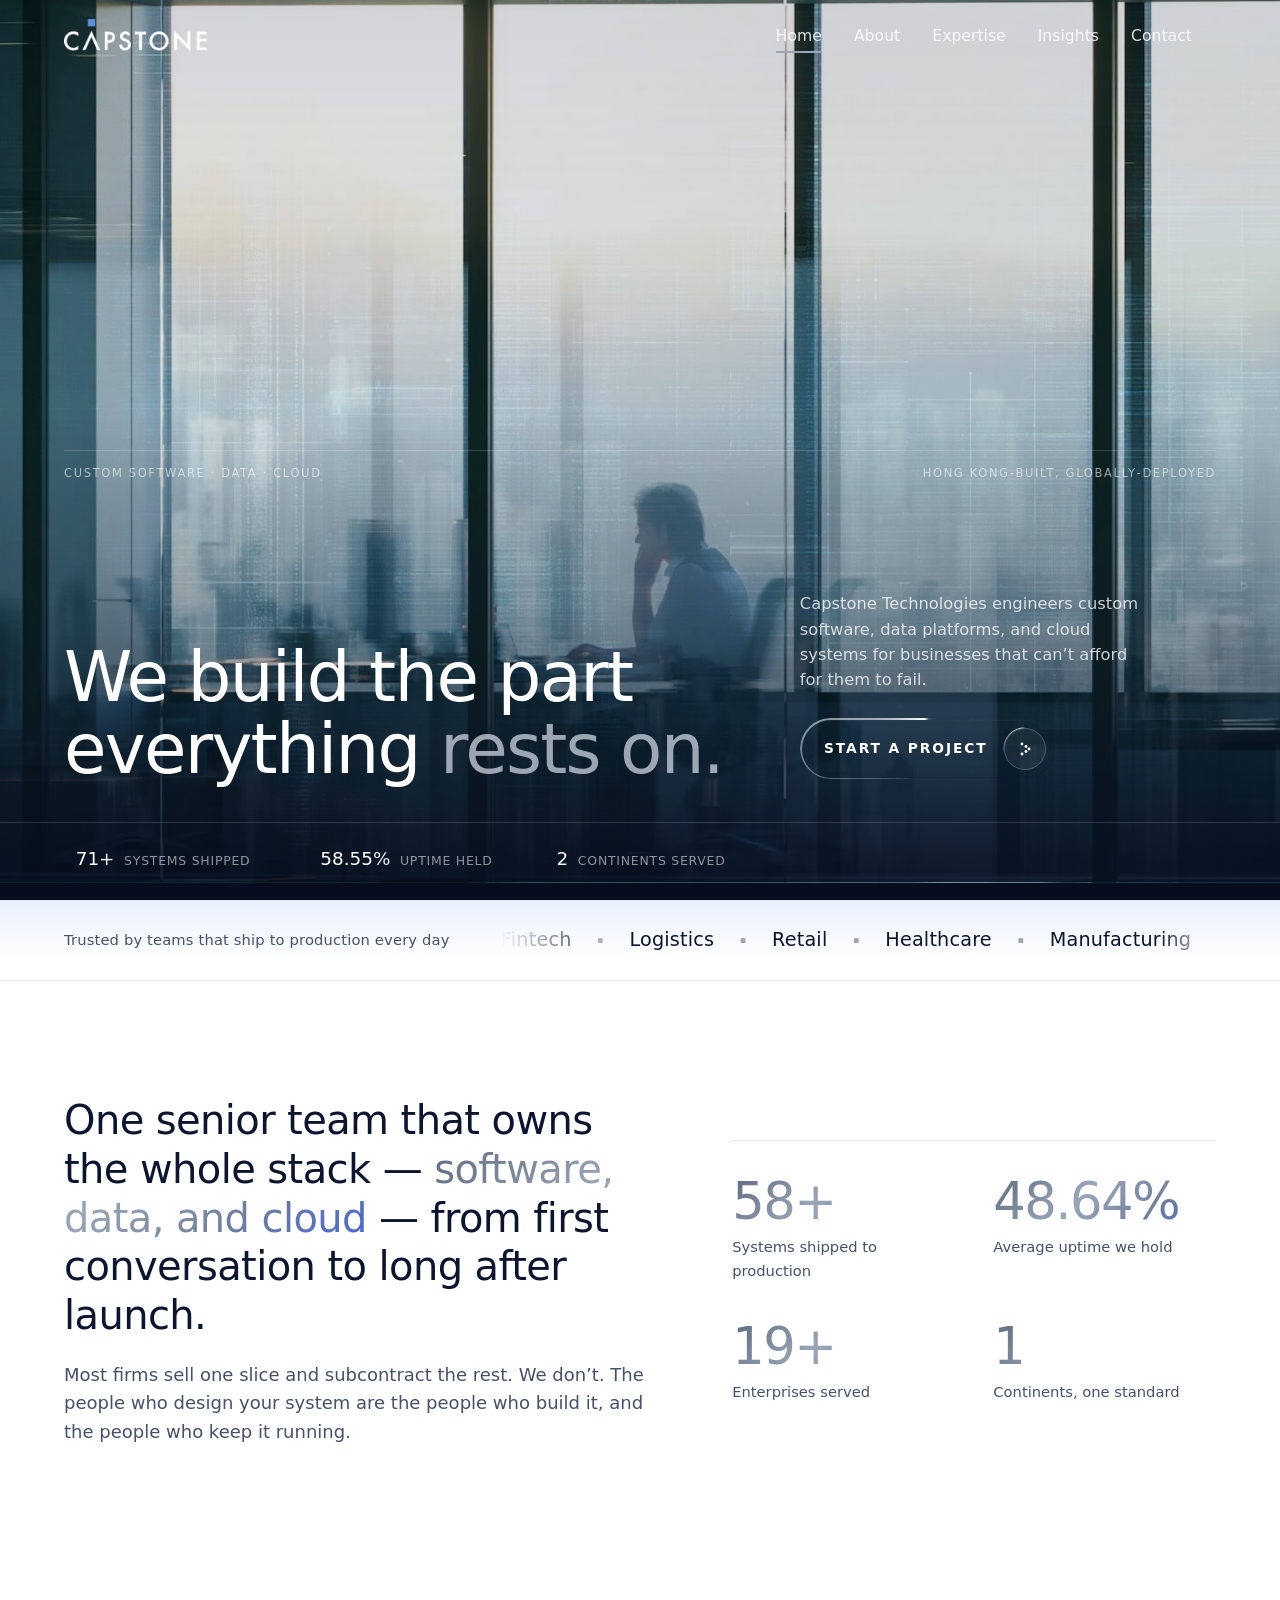
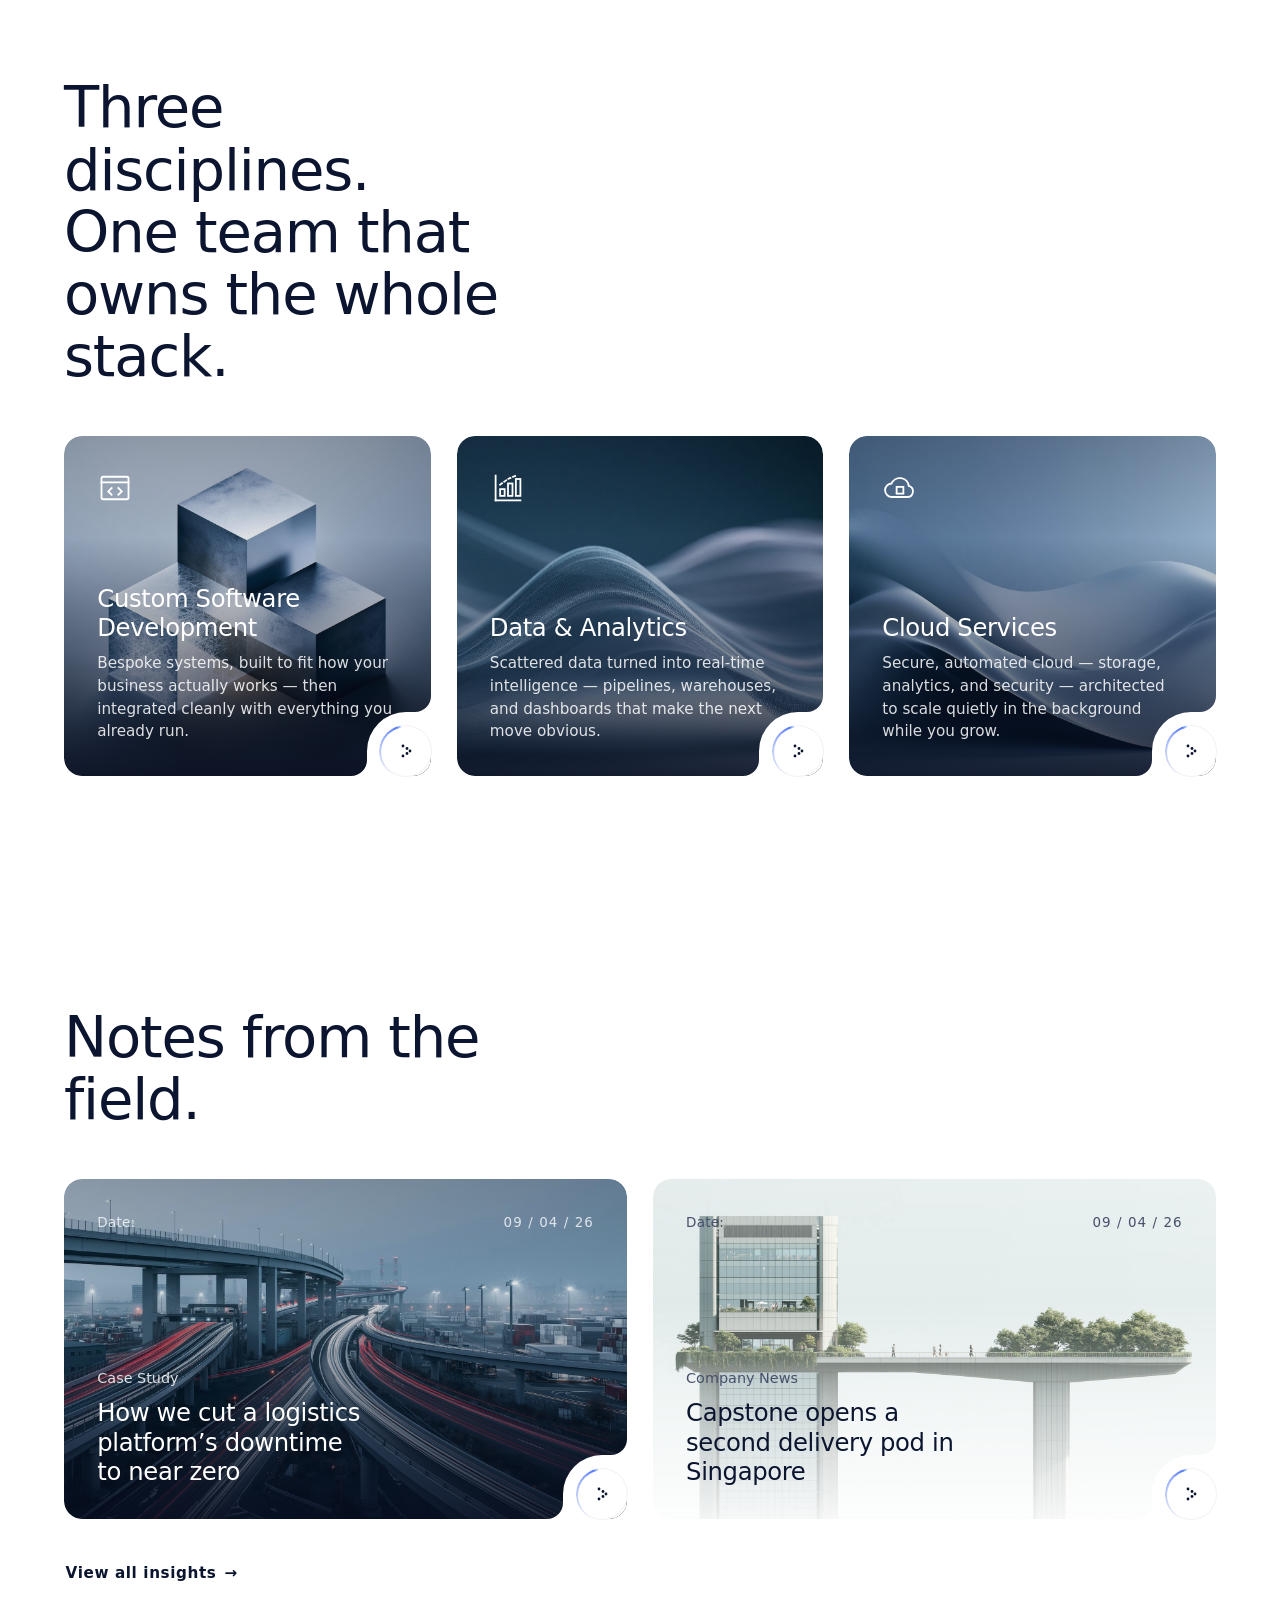
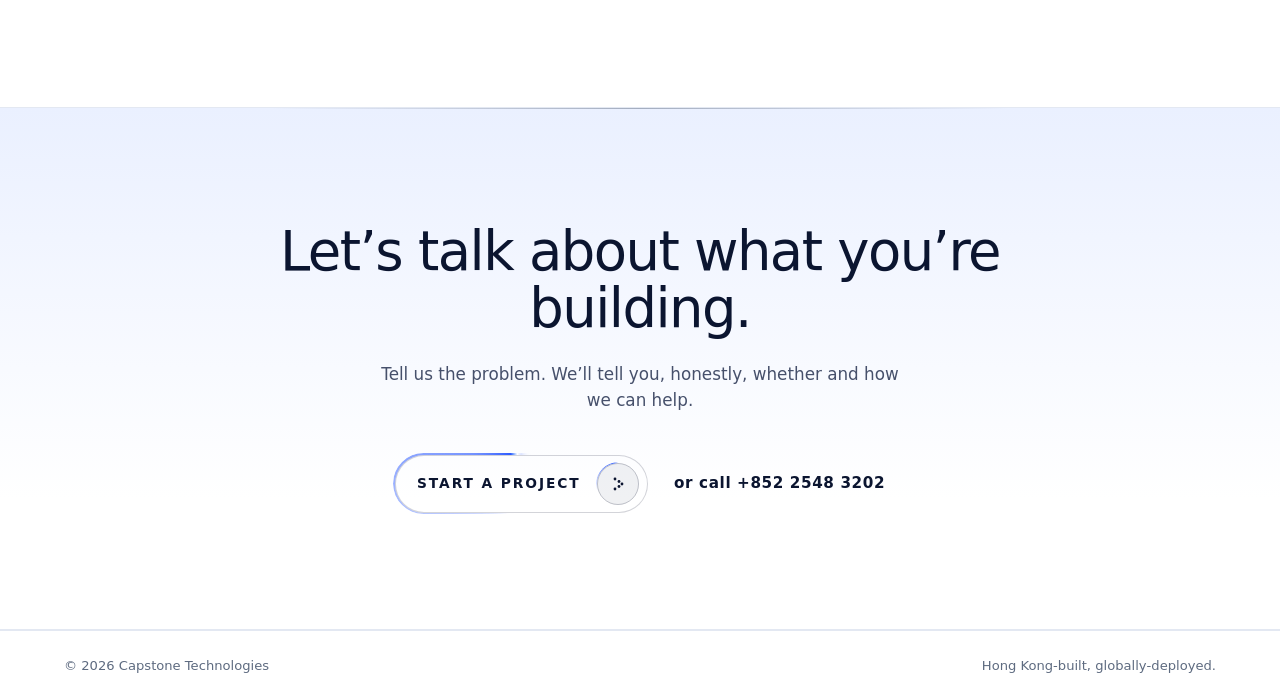
==== commit 5ae6381e: "Redesign mobile menu to be light, compact, and clean" ====
--- a/index.html
+++ b/index.html
@@ -29,22 +29,12 @@
     </div>
     <div class="nav__mobile" id="navMobile" aria-hidden="true">
       <nav class="nav__mobile-links" aria-label="Mobile">
-        <a href="index.html"><span class="nav__mobile-no">01</span>Home</a>
-        <a href="about.html"><span class="nav__mobile-no">02</span>About</a>
-        <a href="expertise.html"><span class="nav__mobile-no">03</span>Expertise</a>
-        <a href="insights.html"><span class="nav__mobile-no">04</span>Insights</a>
-        <a href="contact.html"><span class="nav__mobile-no">05</span>Contact</a>
+        <a href="index.html">Home</a>
+        <a href="about.html">About</a>
+        <a href="expertise.html">Expertise</a>
+        <a href="insights.html">Insights</a>
+        <a href="contact.html">Contact</a>
       </nav>
-      <div class="nav__mobile-foot">
-        <a href="contact.html" class="btn btn--orbit magnetic" aria-label="Start a project">
-          <span class="cta-orbit__label">Start a project</span>
-          <span class="cta-orbit__icon" aria-hidden="true"><span class="cta-orbit__ring"></span><svg class="cta-orbit__arrow" viewBox="0 0 28 28" width="28" height="28"><g fill="currentColor"><circle cx="11" cy="9" r="1.4"/><circle cx="15" cy="11.5" r="1.4"/><circle cx="18" cy="14" r="1.4"/><circle cx="15" cy="16.5" r="1.4"/><circle cx="11" cy="19" r="1.4"/></g></svg></span>
-        </a>
-        <div class="nav__mobile-contact">
-          <a href="mailto:hello@capstonetech.net">hello@capstonetech.net</a>
-          <a href="tel:+85225483202">+852 2548 3202</a>
-        </div>
-      </div>
     </div>
   </header>
 
--- a/styles.css
+++ b/styles.css
@@ -223,57 +223,46 @@
 .nav.is-stuck .nav__inner{ padding-top:.8rem; padding-bottom:.8rem; }
 .nav.is-hidden{ transform:translateY(-100%); }
 
-.nav__burger{ display:none; flex-direction:column; gap:6px; background:none; border:none; cursor:pointer; padding:.4rem; }
-.nav__burger span{ width:26px; height:2px; background:var(--ink); transition:.4s var(--ease); }
+.nav__burger{ display:none; flex-direction:column; gap:6px; background:none; border:none; cursor:pointer; padding:.6rem; margin:-.2rem; }
+.nav__burger span{ width:26px; height:2px; background:var(--ink); transition:.4s var(--ease); transform-origin:center; }
 .nav--over-hero:not(.is-stuck) .nav__burger span{ background:#fff; }
 .nav__burger[aria-expanded="true"] span:first-child{ transform:translateY(8px) rotate(45deg); }
 .nav__burger[aria-expanded="true"] span:last-child{ transform:translateY(-8px) rotate(-45deg); }
-/* ✦ Full-screen overlay mobile menu (dark, staggered links) */
-.nav__mobile{ position:fixed; inset:0; z-index:90; display:none; flex-direction:column;
-  justify-content:center; gap:clamp(1.6rem,5vh,3rem);
-  padding:calc(var(--nav-h) + 1.25rem) var(--pad) clamp(1.5rem,4vh,2.5rem);
-  overflow-y:auto; -webkit-overflow-scrolling:touch;   /* scroll if content exceeds height */
-  color:#fff;
-  /* frosted dark gradient — slightly transparent so the page ghosts through */
-  background:
-    radial-gradient(120% 80% at 100% 0%, rgba(45,91,255,.18), transparent 60%),
-    linear-gradient(160deg, rgba(14,26,60,.94) 0%, rgba(11,21,48,.95) 55%, rgba(7,13,31,.96) 100%);
-  -webkit-backdrop-filter:blur(18px) saturate(140%); backdrop-filter:blur(18px) saturate(140%);
+/* ✦ Dropdown mobile menu (light, subtle, rounded bottom) */
+.nav__mobile{ position:absolute; top:100%; left:0; right:0; z-index:90; display:none; flex-direction:column;
+  justify-content:flex-start; gap:0;
+  padding:1rem var(--pad) 2rem;
+  color:var(--ink);
+  /* frosted light gradient */
+  background:rgba(255,255,255,.96);
+  -webkit-backdrop-filter:blur(24px) saturate(140%); backdrop-filter:blur(24px) saturate(140%);
+  border-bottom-left-radius:24px; border-bottom-right-radius:24px;
+  box-shadow:0 12px 40px rgba(0,0,0,.08), 0 1px 0 rgba(0,0,0,.05) inset;
   opacity:0; visibility:hidden; transform:translateY(-8px);
-  transition:opacity .5s var(--ease), transform .6s var(--ease), visibility 0s .5s; }
-.nav__mobile.is-open{ opacity:1; visibility:visible; transform:none; transition:opacity .5s var(--ease), transform .6s var(--ease); }
-/* on short screens, top-align + tighten so nothing crops (content scrolls if needed) */
-@media (max-height:680px){
-  .nav__mobile{ justify-content:flex-start; gap:1.2rem; }
-  .nav__mobile-links a{ font-size:clamp(1.4rem,6vw,1.9rem); padding:.3rem 0; }
-}
+  transition:opacity .4s var(--ease), transform .5s var(--ease), visibility 0s .4s; }
+.nav__mobile.is-open{ opacity:1; visibility:visible; transform:none; transition:opacity .4s var(--ease), transform .5s var(--ease); }
+/* no need for max-height adjustment since it drops from top */
 .nav__mobile-links{ display:flex; flex-direction:column; }
 .nav__mobile-links a{ display:flex; align-items:baseline; gap:1rem;
-  font-family:var(--display); font-weight:300; letter-spacing:-0.02em;
-  font-size:clamp(1.8rem,8vw,2.6rem); color:#fff; padding:.45rem 0;
-  border-bottom:1px solid rgba(255,255,255,.1);
-  opacity:0; transform:translateY(14px); }
-.nav__mobile-links a:last-child{ border-bottom:0; }
-.nav__mobile.is-open .nav__mobile-links a{ animation:navItemIn .6s var(--ease) forwards; }
-.nav__mobile.is-open .nav__mobile-links a:nth-child(1){ animation-delay:.10s; }
-.nav__mobile.is-open .nav__mobile-links a:nth-child(2){ animation-delay:.16s; }
-.nav__mobile.is-open .nav__mobile-links a:nth-child(3){ animation-delay:.22s; }
-.nav__mobile.is-open .nav__mobile-links a:nth-child(4){ animation-delay:.28s; }
-.nav__mobile.is-open .nav__mobile-links a:nth-child(5){ animation-delay:.34s; }
-.nav__mobile.is-open .nav__mobile-links a:nth-child(6){ animation-delay:.40s; }
-.nav__mobile.is-open .nav__mobile-links a:nth-child(7){ animation-delay:.46s; }
+  font-family:var(--body); font-weight:400; letter-spacing:-0.01em;
+  font-size:1.25rem; color:var(--ink-soft); padding:1rem 0;
+  border-bottom:1px solid rgba(0,0,0,.06);
+  opacity:0; transform:translateY(10px); transition:color .3s var(--ease); }
+.nav__mobile-links a:hover{ color:var(--blue); }
+.nav__mobile-links a:last-child{ border-bottom:0; padding-bottom:.5rem; }
+.nav__mobile.is-open .nav__mobile-links a{ animation:navItemIn .5s var(--ease) forwards; }
+.nav__mobile.is-open .nav__mobile-links a:nth-child(1){ animation-delay:.05s; }
+.nav__mobile.is-open .nav__mobile-links a:nth-child(2){ animation-delay:.10s; }
+.nav__mobile.is-open .nav__mobile-links a:nth-child(3){ animation-delay:.15s; }
+.nav__mobile.is-open .nav__mobile-links a:nth-child(4){ animation-delay:.20s; }
+.nav__mobile.is-open .nav__mobile-links a:nth-child(5){ animation-delay:.25s; }
+.nav__mobile.is-open .nav__mobile-links a:nth-child(6){ animation-delay:.30s; }
+.nav__mobile.is-open .nav__mobile-links a:nth-child(7){ animation-delay:.35s; }
 @keyframes navItemIn{ to{ opacity:1; transform:none; } }
-.nav__mobile-no{ font-size:.8rem; font-weight:500; color:#9DB4FF; font-variant-numeric:tabular-nums; }
-.nav__mobile-links a[aria-current="page"]{ color:#9DB4FF; }
-.nav__mobile-foot{ display:flex; flex-direction:column; gap:1.4rem; align-items:flex-start;
-  opacity:0; transform:translateY(14px); }
-.nav__mobile.is-open .nav__mobile-foot{ animation:navItemIn .6s var(--ease) .54s forwards; }
-.nav__mobile-contact{ display:flex; flex-direction:column; gap:.5rem; font-size:.95rem; }
-.nav__mobile-contact a{ color:rgba(255,255,255,.72); transition:color .3s var(--ease); }
-.nav__mobile-contact a:hover{ color:#fff; }
-/* burger turns into a white X while the overlay is open (works on every page) */
+.nav__mobile-links a[aria-current="page"]{ color:var(--blue); font-weight:500; }
+/* burger turns into a dark X while the overlay is open (light background) */
 .nav__burger[aria-expanded="true"]{ position:relative; z-index:95; }
-.nav__burger[aria-expanded="true"] span{ background:#fff !important; }
+.nav__burger[aria-expanded="true"] span{ background:var(--ink) !important; }
 
 /* =====================================================================
    Grid lines (depth)
@@ -1135,8 +1124,9 @@
 @media (max-width:1024px){
   .hero__inner{ grid-template-columns:1fr; gap:1.8rem; align-items:start; }
   .hero__aside-col{ max-width:34rem; }
-  .hero__rule{ top:54%; }
-  .hero__rule-label--r{ display:none; }
+  .hero__rule{ top:calc(var(--nav-h) + 2rem); }
+  .hero__rule-label--l{ top:-1.4rem; }
+  .hero__rule-label--r{ top:0.8rem; left:0; right:auto; }
   .intro-split{ grid-template-columns:1fr; }
   .services__head{ grid-template-columns:1fr; align-items:start; }
   .about__grid{ grid-template-columns:1fr; }
@@ -1170,7 +1160,7 @@
   .hero__meta div{ flex:1 1 0; min-width:0; flex-direction:column; align-items:flex-start; gap:.15rem; }
   .hero__meta dt{ font-size:clamp(1rem,4.6vw,1.3rem); }
   .hero__meta dd{ font-size:clamp(.56rem,2.4vw,.72rem); letter-spacing:.04em; line-height:1.25; }
-  .hero__rule{ display:none; }
+  .hero__rule{ display:block; }
 }
 @media (prefers-reduced-motion:reduce){
   *,*::before,*::after{ animation-duration:.001ms !important; animation-iteration-count:1 !important;
@@ -1179,6 +1169,5 @@
   .hero__title .line > span,.hero__lead,.hero__actions,.hero__meta{ transform:none; opacity:1; }
   .hero__bg img{ animation:none; transform:none; }
   .chart__area{ opacity:1; } .chart__dots circle{ opacity:1; transform:none; }
-  .nav__mobile.is-open .nav__mobile-links a,
-  .nav__mobile.is-open .nav__mobile-foot{ opacity:1; transform:none; }
-}
+  .nav__mobile.is-open .nav__mobile-links a{ opacity:1; transform:none; }
+}
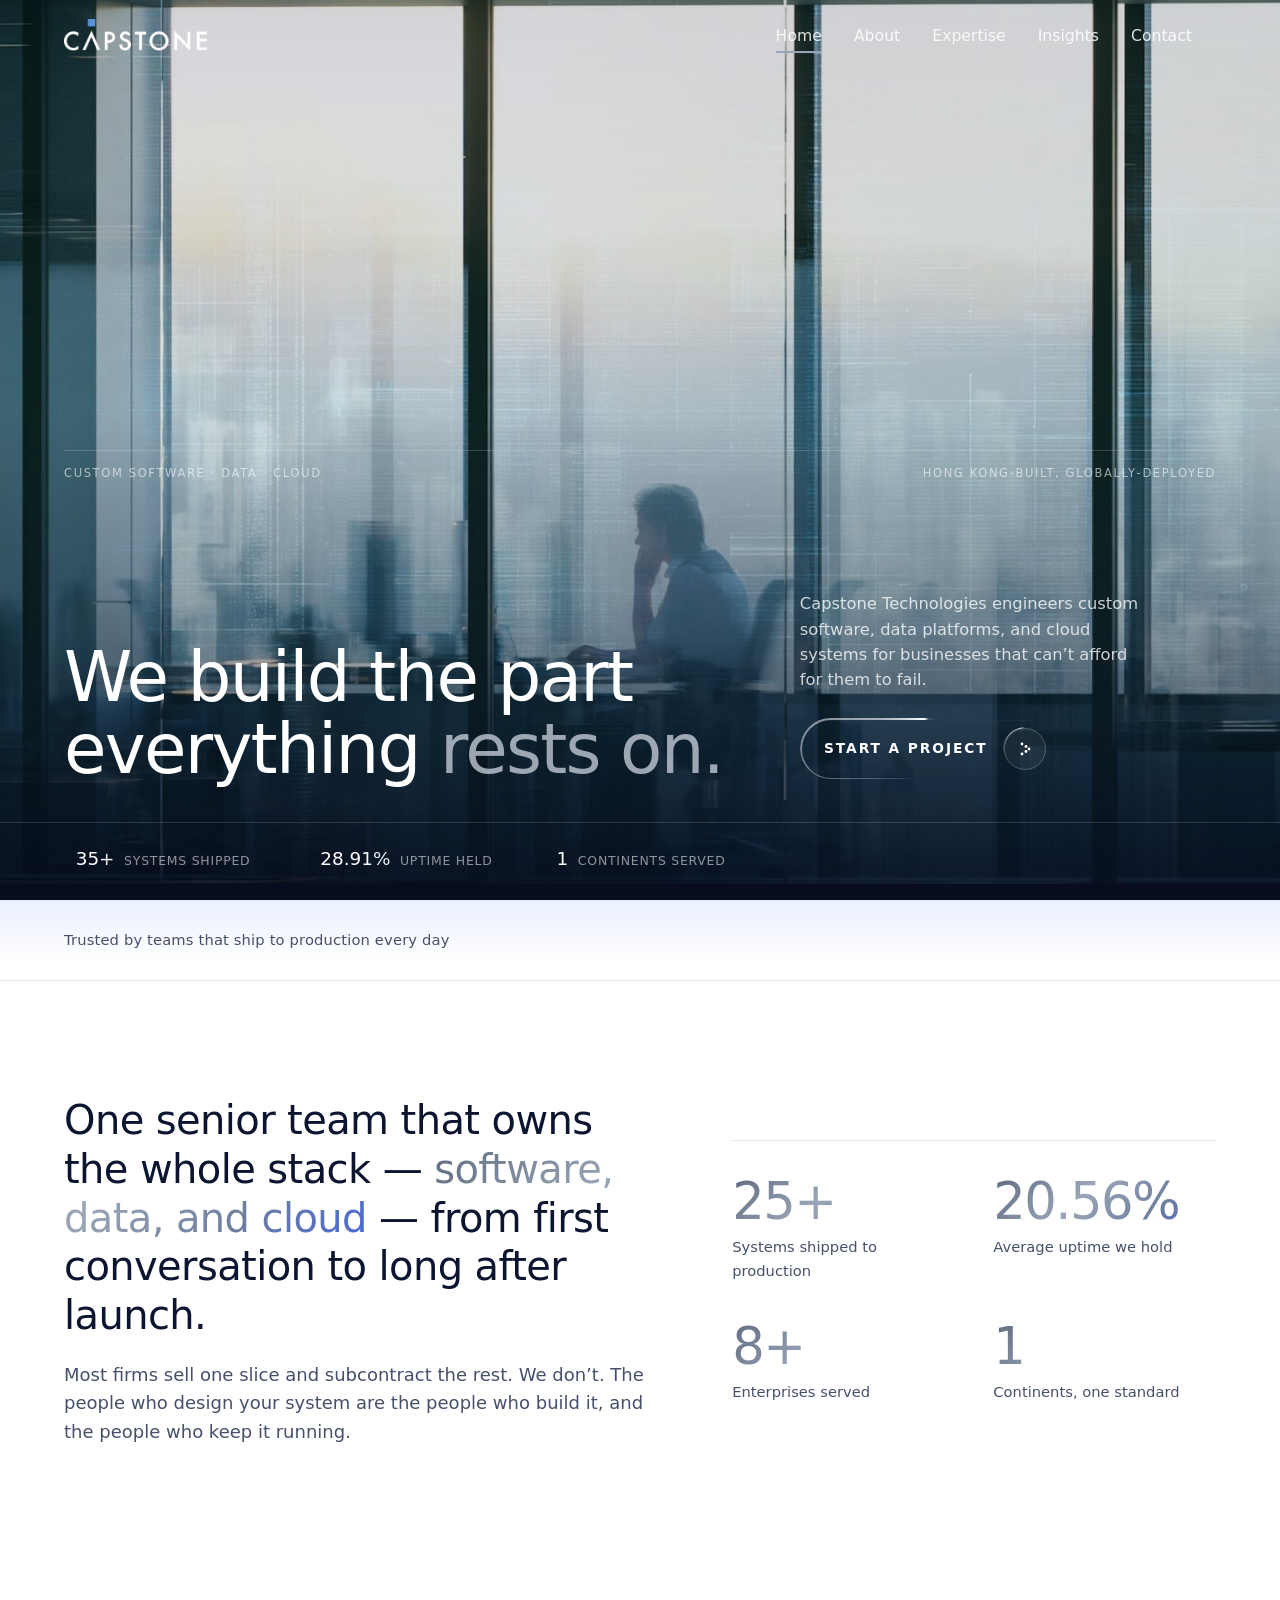
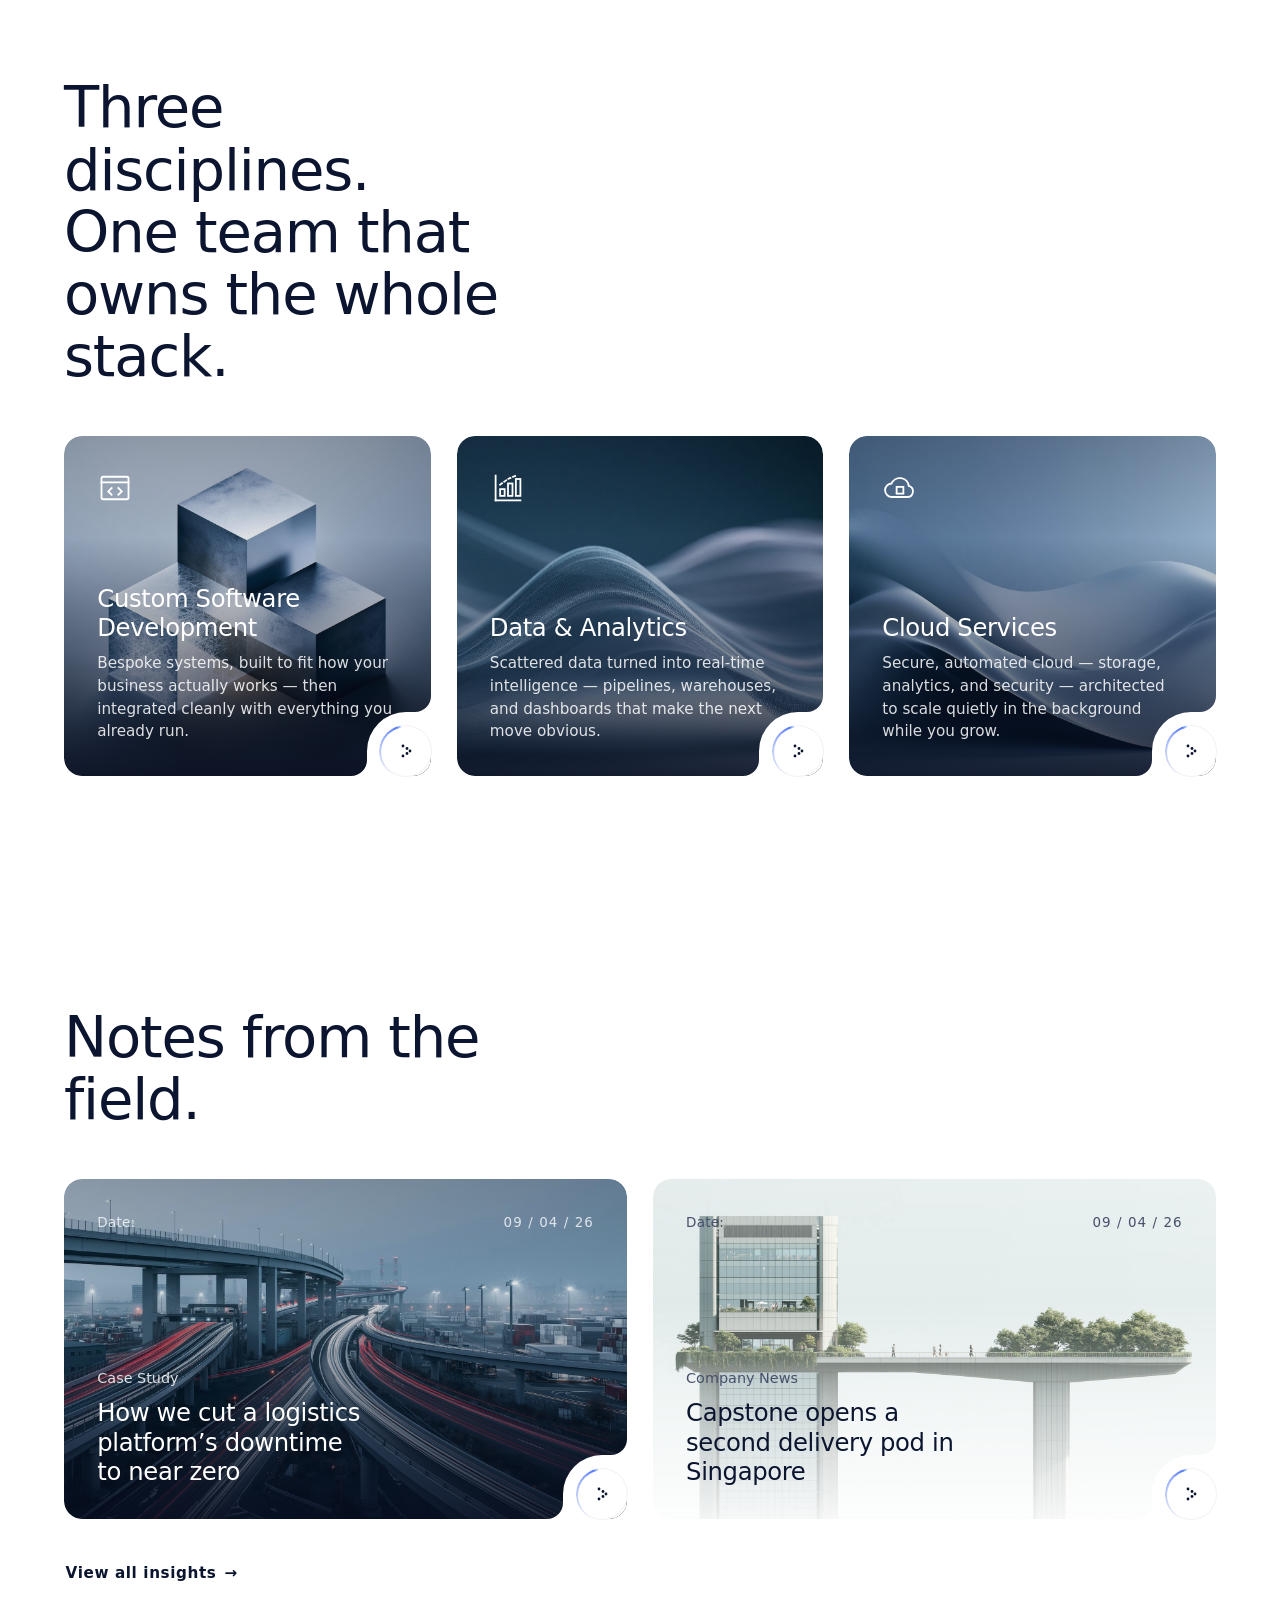
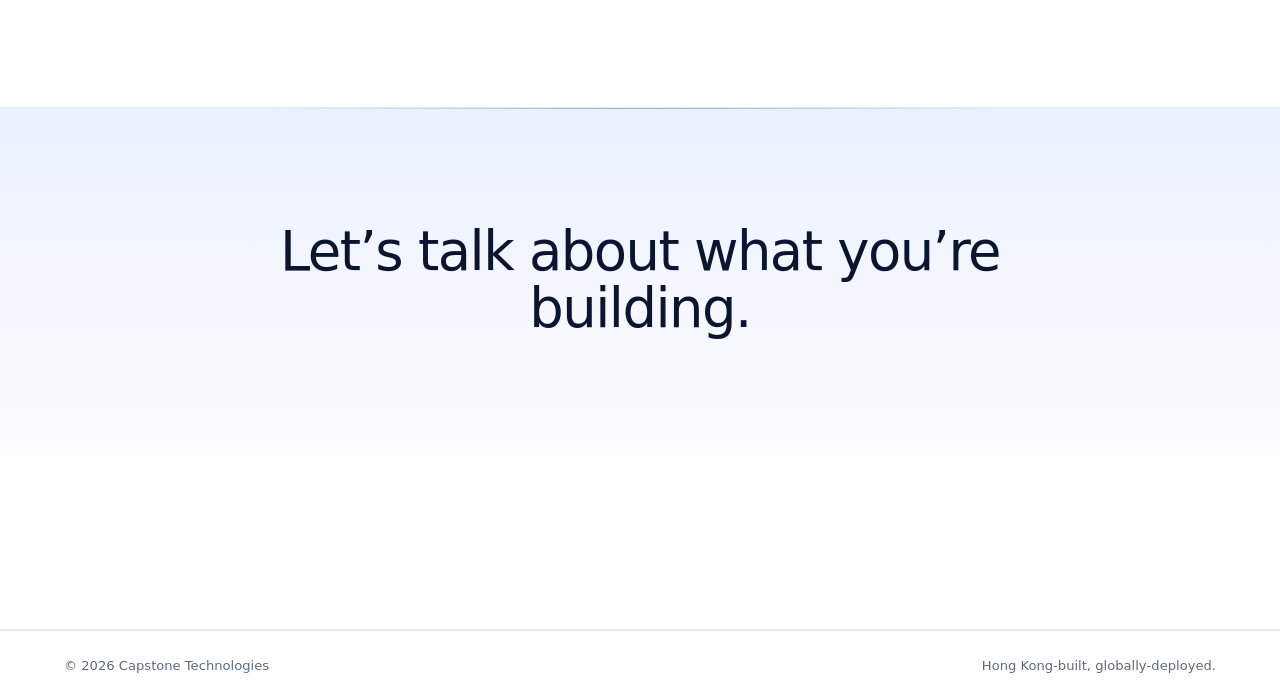
==== commit e0e7f161: "Redesign mobile menu as full-screen light overlay - Menu now covers the viewport from the top of the" ====
--- a/index.html
+++ b/index.html
@@ -28,13 +28,29 @@
       <button class="nav__burger" id="burger" aria-label="Open menu" aria-expanded="false"><span></span><span></span></button>
     </div>
     <div class="nav__mobile" id="navMobile" aria-hidden="true">
-      <nav class="nav__mobile-links" aria-label="Mobile">
-        <a href="index.html">Home</a>
-        <a href="about.html">About</a>
-        <a href="expertise.html">Expertise</a>
-        <a href="insights.html">Insights</a>
-        <a href="contact.html">Contact</a>
-      </nav>
+      <div class="nav__mobile-inner">
+        <div class="nav__mobile-head">
+          <img src="capstone_logo_1.png" alt="Capstone Technologies" class="nav__mobile-logo" />
+          <button class="nav__close" id="navClose" type="button" aria-label="Close menu"><span></span><span></span></button>
+        </div>
+        <nav class="nav__mobile-links" aria-label="Mobile">
+          <a href="index.html" aria-current="page"><span class="nav__mobile-num"></span><span class="nav__mobile-txt">Home</span><span class="nav__mobile-arrow" aria-hidden="true">&#8599;</span></a>
+          <a href="about.html"><span class="nav__mobile-num"></span><span class="nav__mobile-txt">About</span><span class="nav__mobile-arrow" aria-hidden="true">&#8599;</span></a>
+          <a href="expertise.html"><span class="nav__mobile-num"></span><span class="nav__mobile-txt">Expertise</span><span class="nav__mobile-arrow" aria-hidden="true">&#8599;</span></a>
+          <a href="insights.html"><span class="nav__mobile-num"></span><span class="nav__mobile-txt">Insights</span><span class="nav__mobile-arrow" aria-hidden="true">&#8599;</span></a>
+          <a href="contact.html"><span class="nav__mobile-num"></span><span class="nav__mobile-txt">Contact</span><span class="nav__mobile-arrow" aria-hidden="true">&#8599;</span></a>
+        </nav>
+        <div class="nav__mobile-foot">
+          <a href="contact.html" class="nav__mobile-cta">
+            <span>Start a project</span>
+            <span class="nav__mobile-cta-arrow" aria-hidden="true">&#8594;</span>
+          </a>
+          <div class="nav__mobile-meta">
+            <a href="mailto:hello@capstonetech.net">hello@capstonetech.net</a>
+            <span>Tsim Sha Tsui, Hong Kong</span>
+          </div>
+        </div>
+      </div>
     </div>
   </header>
 
--- a/styles.css
+++ b/styles.css
@@ -228,41 +228,86 @@
 .nav--over-hero:not(.is-stuck) .nav__burger span{ background:#fff; }
 .nav__burger[aria-expanded="true"] span:first-child{ transform:translateY(8px) rotate(45deg); }
 .nav__burger[aria-expanded="true"] span:last-child{ transform:translateY(-8px) rotate(-45deg); }
-/* ✦ Dropdown mobile menu (light, subtle, rounded bottom) */
-.nav__mobile{ position:absolute; top:100%; left:0; right:0; z-index:90; display:none; flex-direction:column;
-  justify-content:flex-start; gap:0;
-  padding:1rem var(--pad) 2rem;
-  color:var(--ink);
-  /* frosted light gradient */
-  background:rgba(255,255,255,.96);
-  -webkit-backdrop-filter:blur(24px) saturate(140%); backdrop-filter:blur(24px) saturate(140%);
-  border-bottom-left-radius:24px; border-bottom-right-radius:24px;
-  box-shadow:0 12px 40px rgba(0,0,0,.08), 0 1px 0 rgba(0,0,0,.05) inset;
-  opacity:0; visibility:hidden; transform:translateY(-8px);
-  transition:opacity .4s var(--ease), transform .5s var(--ease), visibility 0s .4s; }
-.nav__mobile.is-open{ opacity:1; visibility:visible; transform:none; transition:opacity .4s var(--ease), transform .5s var(--ease); }
-/* no need for max-height adjustment since it drops from top */
-.nav__mobile-links{ display:flex; flex-direction:column; }
-.nav__mobile-links a{ display:flex; align-items:baseline; gap:1rem;
-  font-family:var(--body); font-weight:400; letter-spacing:-0.01em;
-  font-size:1.25rem; color:var(--ink-soft); padding:1rem 0;
-  border-bottom:1px solid rgba(0,0,0,.06);
-  opacity:0; transform:translateY(10px); transition:color .3s var(--ease); }
+/* ✦ Full-screen mobile menu (light, editorial) — covers the viewport from the top */
+.nav__mobile{ position:fixed; inset:0; z-index:200; display:none;
+  background:var(--grad-mist);
+  opacity:0; visibility:hidden;
+  transition:opacity .5s var(--ease), visibility 0s .5s; }
+.nav__mobile.is-open{ opacity:1; visibility:visible; transition:opacity .5s var(--ease); }
+.nav__mobile-inner{ position:relative; height:100%; max-width:var(--maxw); margin:0 auto;
+  display:flex; flex-direction:column; overflow-y:auto;
+  padding:1.1rem var(--pad) calc(1.6rem + env(safe-area-inset-bottom, 0px)); }
+
+/* top bar: logo + close (never cropped — sits in its own row) */
+.nav__mobile-head{ flex:0 0 auto; display:flex; align-items:center; justify-content:space-between;
+  min-height:var(--nav-h); }
+.nav__mobile-logo{ height:30px; width:auto; display:block; }
+.nav__close{ position:relative; flex:0 0 auto; width:46px; height:46px; border-radius:50%;
+  border:1px solid var(--line); background:var(--white); cursor:pointer;
+  transition:transform .45s var(--ease), border-color .3s var(--ease), box-shadow .3s var(--ease); }
+.nav__close:hover{ border-color:var(--ink); transform:rotate(90deg);
+  box-shadow:0 6px 18px rgba(11,21,48,.08); }
+.nav__close span{ position:absolute; top:50%; left:50%; width:18px; height:2px; border-radius:2px;
+  background:var(--ink); }
+.nav__close span:first-child{ transform:translate(-50%,-50%) rotate(45deg); }
+.nav__close span:last-child{ transform:translate(-50%,-50%) rotate(-45deg); }
+
+/* the link list fills the space and centres vertically */
+.nav__mobile-links{ flex:1 1 auto; display:flex; flex-direction:column; justify-content:center;
+  counter-reset:navi; padding:1.5rem 0; }
+.nav__mobile-links a{ position:relative; display:flex; align-items:center; gap:1.1rem;
+  padding:1.05rem 0; border-bottom:1px solid var(--line);
+  font-family:var(--display); font-weight:300; letter-spacing:-0.02em; line-height:1.04;
+  font-size:clamp(2rem, 10vw, 3rem); color:var(--ink);
+  opacity:0; transform:translateY(14px);
+  transition:color .35s var(--ease); }
+.nav__mobile-links a:first-child{ border-top:1px solid var(--line); }
+.nav__mobile-num{ counter-increment:navi; font-family:var(--sans); font-weight:600;
+  font-size:.72rem; letter-spacing:.12em; color:var(--silver); width:1.6rem; flex:0 0 auto;
+  transition:color .35s var(--ease); }
+.nav__mobile-num::before{ content:counter(navi, decimal-leading-zero); }
+.nav__mobile-txt{ flex:1 1 auto; }
+.nav__mobile-arrow{ font-size:1.1rem; color:var(--silver); opacity:0; transform:translateX(-10px);
+  transition:opacity .35s var(--ease), transform .35s var(--ease), color .35s var(--ease); }
 .nav__mobile-links a:hover{ color:var(--blue); }
-.nav__mobile-links a:last-child{ border-bottom:0; padding-bottom:.5rem; }
-.nav__mobile.is-open .nav__mobile-links a{ animation:navItemIn .5s var(--ease) forwards; }
-.nav__mobile.is-open .nav__mobile-links a:nth-child(1){ animation-delay:.05s; }
-.nav__mobile.is-open .nav__mobile-links a:nth-child(2){ animation-delay:.10s; }
-.nav__mobile.is-open .nav__mobile-links a:nth-child(3){ animation-delay:.15s; }
-.nav__mobile.is-open .nav__mobile-links a:nth-child(4){ animation-delay:.20s; }
-.nav__mobile.is-open .nav__mobile-links a:nth-child(5){ animation-delay:.25s; }
-.nav__mobile.is-open .nav__mobile-links a:nth-child(6){ animation-delay:.30s; }
-.nav__mobile.is-open .nav__mobile-links a:nth-child(7){ animation-delay:.35s; }
+.nav__mobile-links a:hover .nav__mobile-num,
+.nav__mobile-links a:hover .nav__mobile-arrow{ color:var(--blue); }
+.nav__mobile-links a:hover .nav__mobile-arrow{ opacity:1; transform:none; }
+.nav__mobile-links a[aria-current="page"]{ color:var(--blue); }
+.nav__mobile-links a[aria-current="page"] .nav__mobile-num{ color:var(--blue); }
+.nav__mobile-links a[aria-current="page"] .nav__mobile-arrow{ opacity:1; transform:none; color:var(--blue); }
+
+/* staggered reveal once open */
+.nav__mobile.is-open .nav__mobile-links a{ animation:navItemIn .55s var(--ease) forwards; }
+.nav__mobile.is-open .nav__mobile-links a:nth-child(1){ animation-delay:.08s; }
+.nav__mobile.is-open .nav__mobile-links a:nth-child(2){ animation-delay:.14s; }
+.nav__mobile.is-open .nav__mobile-links a:nth-child(3){ animation-delay:.20s; }
+.nav__mobile.is-open .nav__mobile-links a:nth-child(4){ animation-delay:.26s; }
+.nav__mobile.is-open .nav__mobile-links a:nth-child(5){ animation-delay:.32s; }
+.nav__mobile.is-open .nav__mobile-links a:nth-child(6){ animation-delay:.38s; }
+.nav__mobile.is-open .nav__mobile-links a:nth-child(7){ animation-delay:.44s; }
 @keyframes navItemIn{ to{ opacity:1; transform:none; } }
-.nav__mobile-links a[aria-current="page"]{ color:var(--blue); font-weight:500; }
-/* burger turns into a dark X while the overlay is open (light background) */
+
+/* footer: prominent CTA + contact details, so the menu reads as finished */
+.nav__mobile-foot{ flex:0 0 auto; display:flex; flex-direction:column; gap:1.3rem;
+  padding-top:1.6rem; border-top:1px solid var(--line);
+  opacity:0; transform:translateY(14px); }
+.nav__mobile.is-open .nav__mobile-foot{ animation:navItemIn .55s var(--ease) .42s forwards; }
+.nav__mobile-cta{ display:flex; align-items:center; justify-content:space-between; gap:1rem;
+  padding:1.05rem 1.5rem; border-radius:14px; background:var(--ink); color:#fff;
+  font-weight:500; font-size:1.02rem; letter-spacing:.01em;
+  transition:background .35s var(--ease), transform .35s var(--ease), box-shadow .35s var(--ease); }
+.nav__mobile-cta:hover{ background:var(--blue); transform:translateY(-2px);
+  box-shadow:0 12px 30px rgba(45,91,255,.28); }
+.nav__mobile-cta-arrow{ transition:transform .35s var(--ease); }
+.nav__mobile-cta:hover .nav__mobile-cta-arrow{ transform:translateX(5px); }
+.nav__mobile-meta{ display:flex; flex-direction:column; gap:.35rem;
+  font-size:.92rem; color:var(--ink-soft); }
+.nav__mobile-meta a{ color:var(--ink-soft); transition:color .3s var(--ease); }
+.nav__mobile-meta a:hover{ color:var(--blue); }
+
+/* keep the burger as the open trigger; it sits beneath the overlay once open */
 .nav__burger[aria-expanded="true"]{ position:relative; z-index:95; }
-.nav__burger[aria-expanded="true"] span{ background:var(--ink) !important; }
 
 /* =====================================================================
    Grid lines (depth)
@@ -1142,7 +1187,7 @@
   .nav__links{ display:none; }
   .nav .btn--small{ display:none; }
   .nav__burger{ display:flex; }
-  .nav__mobile{ display:flex; }   /* present but hidden via opacity/visibility until .is-open */
+  .nav__mobile{ display:block; }   /* present but hidden via opacity/visibility until .is-open */
   .grid-lines{ grid-template-columns:repeat(2,1fr); }
   .stats__grid{ grid-template-columns:1fr; gap:1.8rem; }
   .stat{ padding-right:0; }
@@ -1169,5 +1214,6 @@
   .hero__title .line > span,.hero__lead,.hero__actions,.hero__meta{ transform:none; opacity:1; }
   .hero__bg img{ animation:none; transform:none; }
   .chart__area{ opacity:1; } .chart__dots circle{ opacity:1; transform:none; }
-  .nav__mobile.is-open .nav__mobile-links a{ opacity:1; transform:none; }
-}
+  .nav__mobile.is-open .nav__mobile-links a,
+  .nav__mobile.is-open .nav__mobile-foot{ opacity:1; transform:none; }
+}
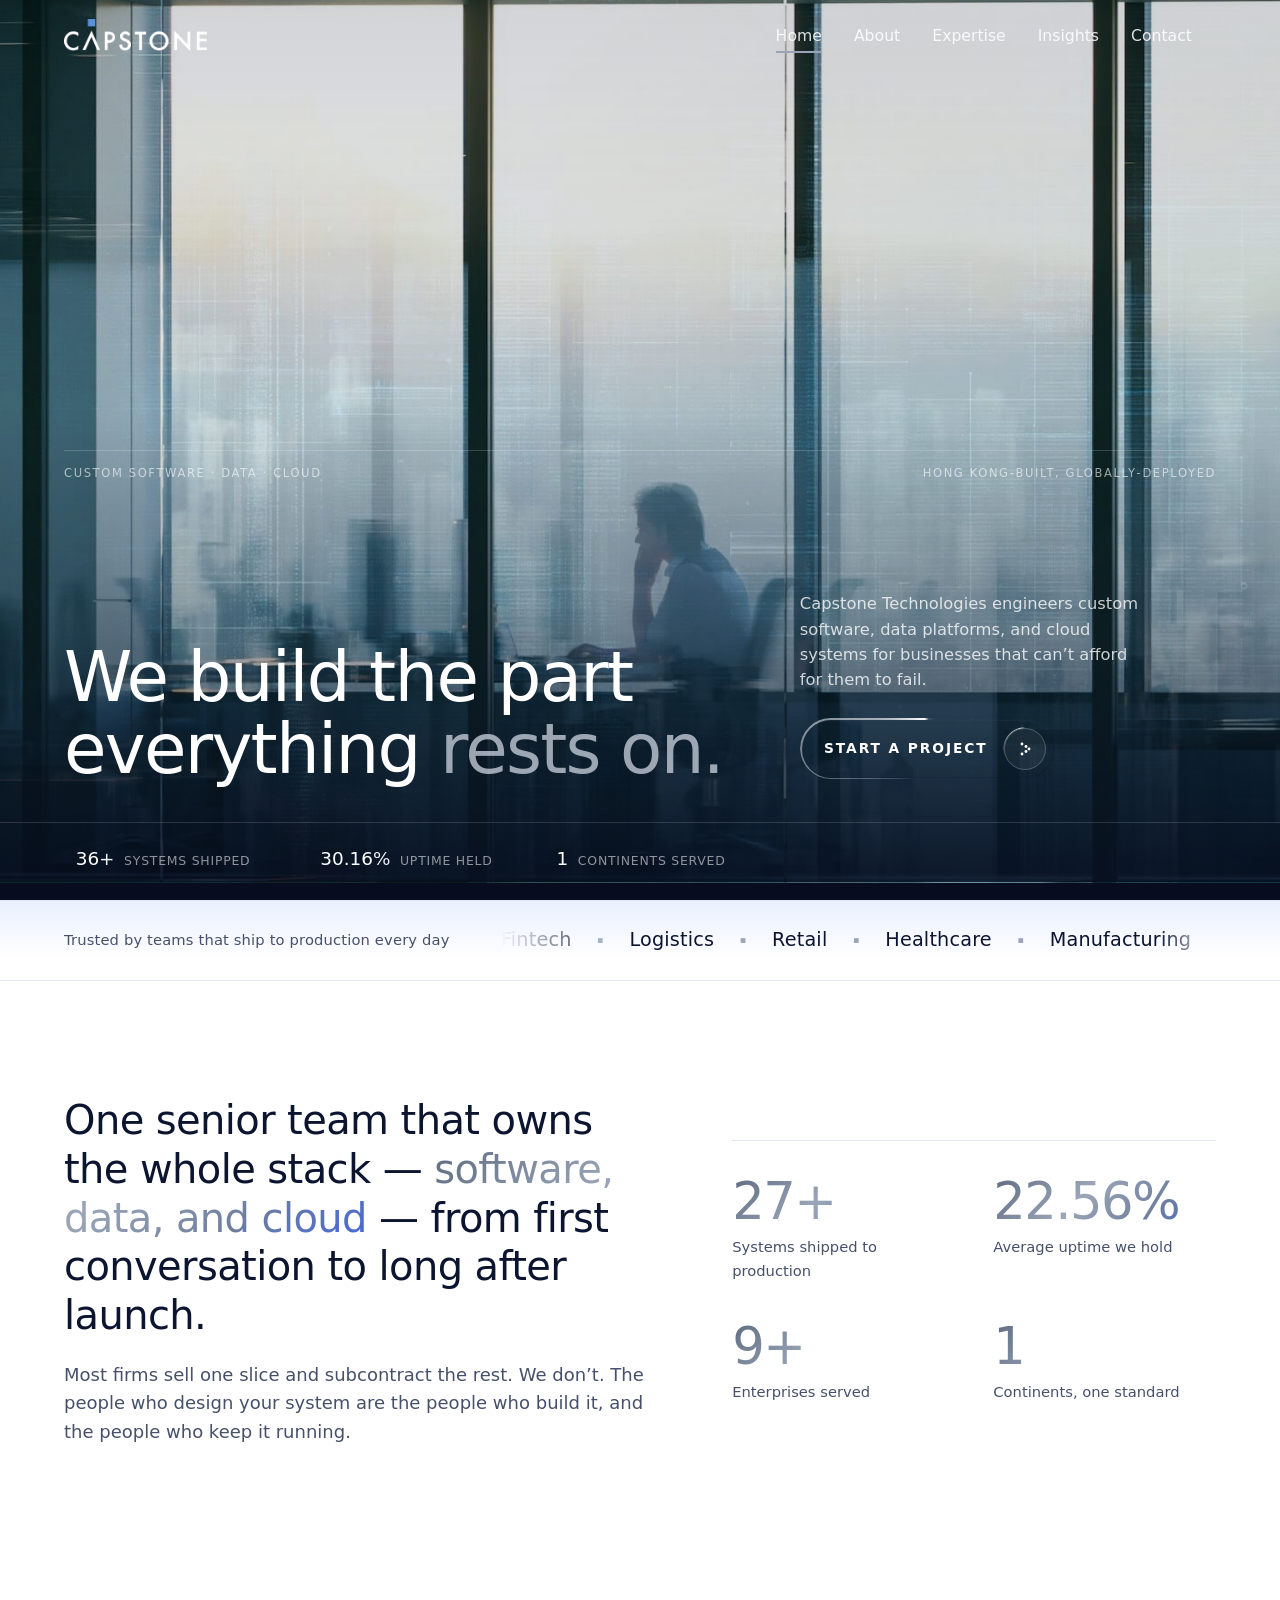
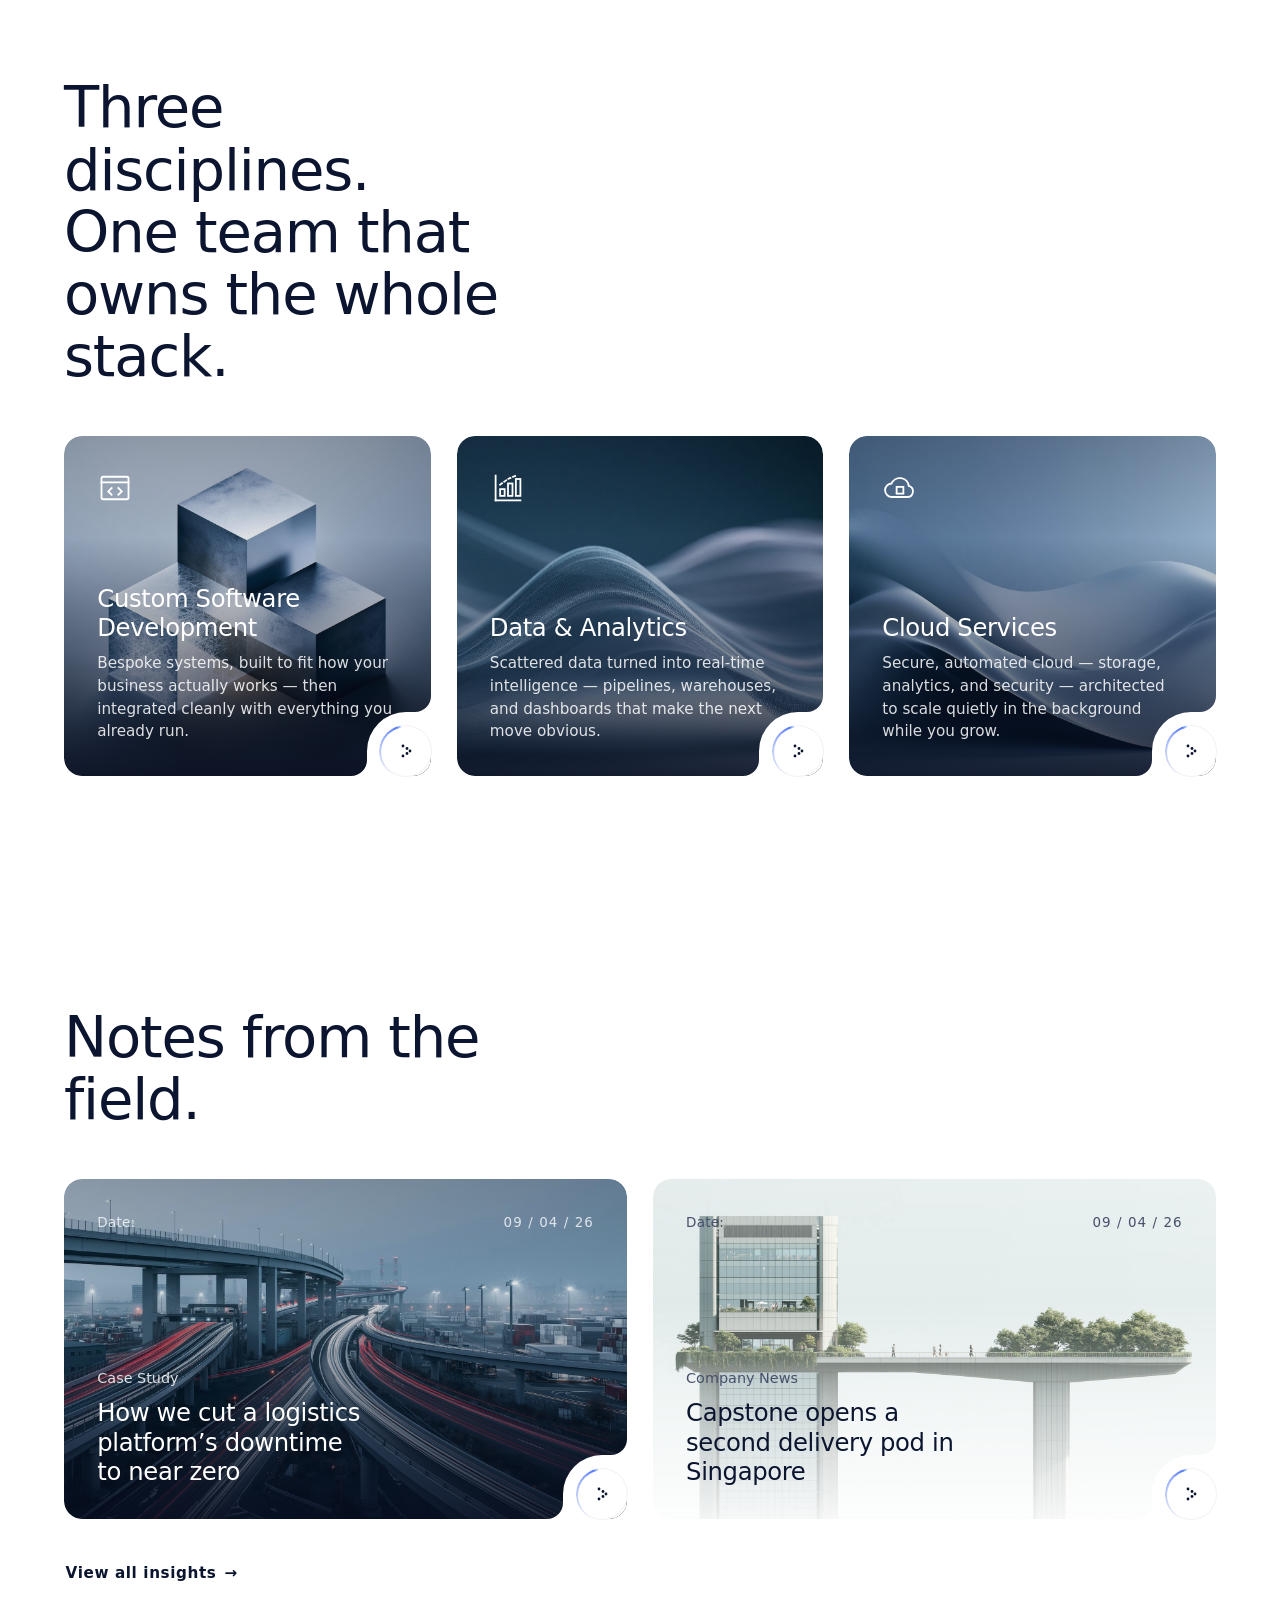
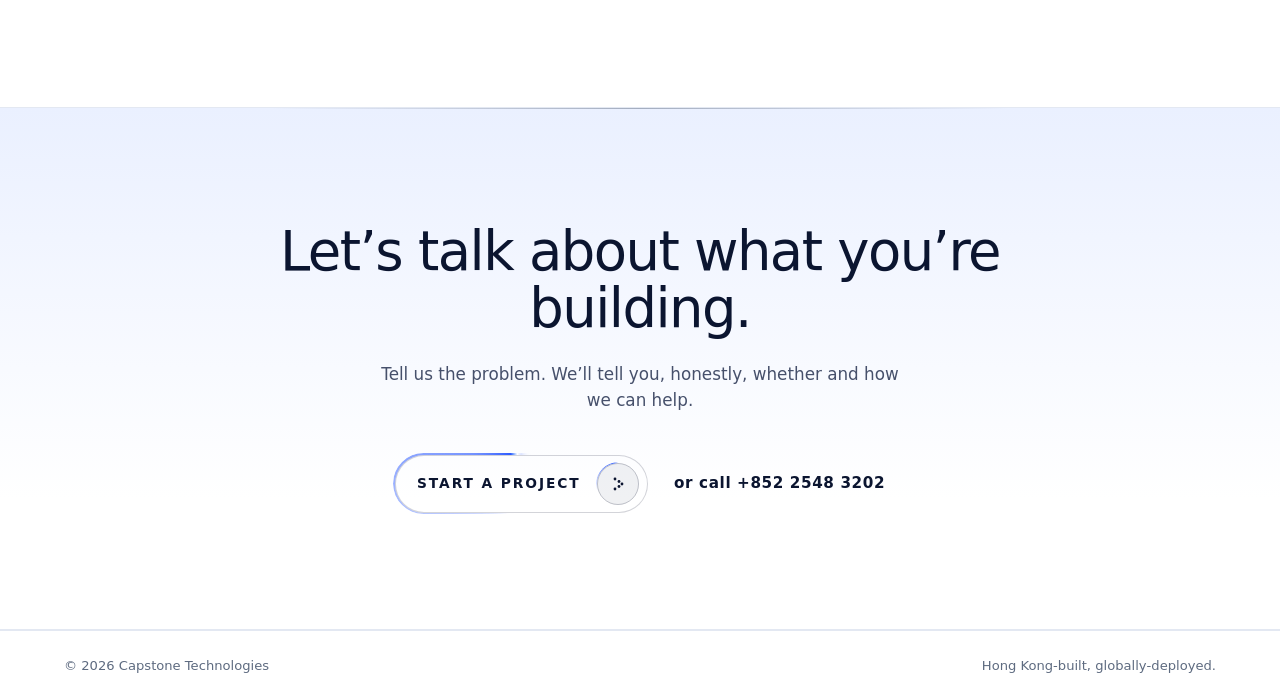
==== commit 8faff197: "Restyle mobile menu as translucent liquid-glass dropdown - Compact auto-height sheet that drops from" ====
--- a/index.html
+++ b/index.html
@@ -34,22 +34,12 @@
           <button class="nav__close" id="navClose" type="button" aria-label="Close menu"><span></span><span></span></button>
         </div>
         <nav class="nav__mobile-links" aria-label="Mobile">
-          <a href="index.html" aria-current="page"><span class="nav__mobile-num"></span><span class="nav__mobile-txt">Home</span><span class="nav__mobile-arrow" aria-hidden="true">&#8599;</span></a>
-          <a href="about.html"><span class="nav__mobile-num"></span><span class="nav__mobile-txt">About</span><span class="nav__mobile-arrow" aria-hidden="true">&#8599;</span></a>
-          <a href="expertise.html"><span class="nav__mobile-num"></span><span class="nav__mobile-txt">Expertise</span><span class="nav__mobile-arrow" aria-hidden="true">&#8599;</span></a>
-          <a href="insights.html"><span class="nav__mobile-num"></span><span class="nav__mobile-txt">Insights</span><span class="nav__mobile-arrow" aria-hidden="true">&#8599;</span></a>
-          <a href="contact.html"><span class="nav__mobile-num"></span><span class="nav__mobile-txt">Contact</span><span class="nav__mobile-arrow" aria-hidden="true">&#8599;</span></a>
+          <a href="index.html" aria-current="page">Home</a>
+          <a href="about.html">About</a>
+          <a href="expertise.html">Expertise</a>
+          <a href="insights.html">Insights</a>
+          <a href="contact.html">Contact</a>
         </nav>
-        <div class="nav__mobile-foot">
-          <a href="contact.html" class="nav__mobile-cta">
-            <span>Start a project</span>
-            <span class="nav__mobile-cta-arrow" aria-hidden="true">&#8594;</span>
-          </a>
-          <div class="nav__mobile-meta">
-            <a href="mailto:hello@capstonetech.net">hello@capstonetech.net</a>
-            <span>Tsim Sha Tsui, Hong Kong</span>
-          </div>
-        </div>
       </div>
     </div>
   </header>
--- a/styles.css
+++ b/styles.css
@@ -228,83 +228,61 @@
 .nav--over-hero:not(.is-stuck) .nav__burger span{ background:#fff; }
 .nav__burger[aria-expanded="true"] span:first-child{ transform:translateY(8px) rotate(45deg); }
 .nav__burger[aria-expanded="true"] span:last-child{ transform:translateY(-8px) rotate(-45deg); }
-/* ✦ Full-screen mobile menu (light, editorial) — covers the viewport from the top */
+/* ✦ Mobile menu — translucent "liquid glass" sheet that drops from the top.
+   Auto height (stops at the last item), rounded bottom, soft drop shadow.
+   .nav__mobile is a faint dimmed backdrop (click to close);
+   .nav__mobile-inner is the frosted glass panel. */
 .nav__mobile{ position:fixed; inset:0; z-index:200; display:none;
-  background:var(--grad-mist);
+  background:rgba(11,21,48,.16);
   opacity:0; visibility:hidden;
-  transition:opacity .5s var(--ease), visibility 0s .5s; }
-.nav__mobile.is-open{ opacity:1; visibility:visible; transition:opacity .5s var(--ease); }
-.nav__mobile-inner{ position:relative; height:100%; max-width:var(--maxw); margin:0 auto;
-  display:flex; flex-direction:column; overflow-y:auto;
-  padding:1.1rem var(--pad) calc(1.6rem + env(safe-area-inset-bottom, 0px)); }
-
-/* top bar: logo + close (never cropped — sits in its own row) */
-.nav__mobile-head{ flex:0 0 auto; display:flex; align-items:center; justify-content:space-between;
-  min-height:var(--nav-h); }
-.nav__mobile-logo{ height:30px; width:auto; display:block; }
-.nav__close{ position:relative; flex:0 0 auto; width:46px; height:46px; border-radius:50%;
-  border:1px solid var(--line); background:var(--white); cursor:pointer;
-  transition:transform .45s var(--ease), border-color .3s var(--ease), box-shadow .3s var(--ease); }
-.nav__close:hover{ border-color:var(--ink); transform:rotate(90deg);
-  box-shadow:0 6px 18px rgba(11,21,48,.08); }
-.nav__close span{ position:absolute; top:50%; left:50%; width:18px; height:2px; border-radius:2px;
+  transition:opacity .4s var(--ease), visibility 0s .4s; }
+.nav__mobile.is-open{ opacity:1; visibility:visible; transition:opacity .4s var(--ease); }
+.nav__mobile-inner{ width:100%; max-height:calc(100dvh - 1.5rem); overflow-y:auto;
+  padding:1rem var(--pad) 1.5rem;
+  /* liquid glass: translucent, picks up the colours of the page behind it */
+  background:rgba(255,255,255,.55);
+  -webkit-backdrop-filter:blur(30px) saturate(180%); backdrop-filter:blur(30px) saturate(180%);
+  border-bottom:1px solid rgba(255,255,255,.45);
+  border-bottom-left-radius:26px; border-bottom-right-radius:26px;
+  box-shadow:0 26px 50px -14px rgba(11,21,48,.30), 0 1px 0 rgba(255,255,255,.5) inset;
+  opacity:0; transform:translateY(-12px);
+  transition:opacity .4s var(--ease), transform .5s var(--ease); }
+.nav__mobile.is-open .nav__mobile-inner{ opacity:1; transform:none; }
+
+/* top bar: logo + close (sits in its own row — never cropped) */
+.nav__mobile-head{ display:flex; align-items:center; justify-content:space-between;
+  min-height:54px; }
+.nav__mobile-logo{ height:28px; width:auto; display:block; }
+.nav__close{ position:relative; flex:0 0 auto; width:42px; height:42px; border-radius:50%;
+  border:1px solid rgba(255,255,255,.6); background:rgba(255,255,255,.5); cursor:pointer;
+  transition:transform .45s var(--ease), background .3s var(--ease), box-shadow .3s var(--ease); }
+.nav__close:hover{ background:rgba(255,255,255,.8); transform:rotate(90deg);
+  box-shadow:0 6px 18px rgba(11,21,48,.10); }
+.nav__close span{ position:absolute; top:50%; left:50%; width:16px; height:2px; border-radius:2px;
   background:var(--ink); }
 .nav__close span:first-child{ transform:translate(-50%,-50%) rotate(45deg); }
 .nav__close span:last-child{ transform:translate(-50%,-50%) rotate(-45deg); }
 
-/* the link list fills the space and centres vertically */
-.nav__mobile-links{ flex:1 1 auto; display:flex; flex-direction:column; justify-content:center;
-  counter-reset:navi; padding:1.5rem 0; }
-.nav__mobile-links a{ position:relative; display:flex; align-items:center; gap:1.1rem;
-  padding:1.05rem 0; border-bottom:1px solid var(--line);
-  font-family:var(--display); font-weight:300; letter-spacing:-0.02em; line-height:1.04;
-  font-size:clamp(2rem, 10vw, 3rem); color:var(--ink);
-  opacity:0; transform:translateY(14px);
-  transition:color .35s var(--ease); }
-.nav__mobile-links a:first-child{ border-top:1px solid var(--line); }
-.nav__mobile-num{ counter-increment:navi; font-family:var(--sans); font-weight:600;
-  font-size:.72rem; letter-spacing:.12em; color:var(--silver); width:1.6rem; flex:0 0 auto;
-  transition:color .35s var(--ease); }
-.nav__mobile-num::before{ content:counter(navi, decimal-leading-zero); }
-.nav__mobile-txt{ flex:1 1 auto; }
-.nav__mobile-arrow{ font-size:1.1rem; color:var(--silver); opacity:0; transform:translateX(-10px);
-  transition:opacity .35s var(--ease), transform .35s var(--ease), color .35s var(--ease); }
+/* compact link list — no dividers, no numbering, smaller type */
+.nav__mobile-links{ display:flex; flex-direction:column; padding:.6rem 0 .2rem; }
+.nav__mobile-links a{ display:block; padding:.7rem 0;
+  font-family:var(--display); font-weight:400; letter-spacing:-0.01em; line-height:1.3;
+  font-size:1.22rem; color:var(--ink);
+  opacity:0; transform:translateY(8px);
+  transition:color .3s var(--ease); }
 .nav__mobile-links a:hover{ color:var(--blue); }
-.nav__mobile-links a:hover .nav__mobile-num,
-.nav__mobile-links a:hover .nav__mobile-arrow{ color:var(--blue); }
-.nav__mobile-links a:hover .nav__mobile-arrow{ opacity:1; transform:none; }
-.nav__mobile-links a[aria-current="page"]{ color:var(--blue); }
-.nav__mobile-links a[aria-current="page"] .nav__mobile-num{ color:var(--blue); }
-.nav__mobile-links a[aria-current="page"] .nav__mobile-arrow{ opacity:1; transform:none; color:var(--blue); }
+.nav__mobile-links a[aria-current="page"]{ color:var(--blue); font-weight:500; }
 
 /* staggered reveal once open */
-.nav__mobile.is-open .nav__mobile-links a{ animation:navItemIn .55s var(--ease) forwards; }
-.nav__mobile.is-open .nav__mobile-links a:nth-child(1){ animation-delay:.08s; }
-.nav__mobile.is-open .nav__mobile-links a:nth-child(2){ animation-delay:.14s; }
-.nav__mobile.is-open .nav__mobile-links a:nth-child(3){ animation-delay:.20s; }
-.nav__mobile.is-open .nav__mobile-links a:nth-child(4){ animation-delay:.26s; }
-.nav__mobile.is-open .nav__mobile-links a:nth-child(5){ animation-delay:.32s; }
-.nav__mobile.is-open .nav__mobile-links a:nth-child(6){ animation-delay:.38s; }
-.nav__mobile.is-open .nav__mobile-links a:nth-child(7){ animation-delay:.44s; }
+.nav__mobile.is-open .nav__mobile-links a{ animation:navItemIn .5s var(--ease) forwards; }
+.nav__mobile.is-open .nav__mobile-links a:nth-child(1){ animation-delay:.06s; }
+.nav__mobile.is-open .nav__mobile-links a:nth-child(2){ animation-delay:.11s; }
+.nav__mobile.is-open .nav__mobile-links a:nth-child(3){ animation-delay:.16s; }
+.nav__mobile.is-open .nav__mobile-links a:nth-child(4){ animation-delay:.21s; }
+.nav__mobile.is-open .nav__mobile-links a:nth-child(5){ animation-delay:.26s; }
+.nav__mobile.is-open .nav__mobile-links a:nth-child(6){ animation-delay:.31s; }
+.nav__mobile.is-open .nav__mobile-links a:nth-child(7){ animation-delay:.36s; }
 @keyframes navItemIn{ to{ opacity:1; transform:none; } }
-
-/* footer: prominent CTA + contact details, so the menu reads as finished */
-.nav__mobile-foot{ flex:0 0 auto; display:flex; flex-direction:column; gap:1.3rem;
-  padding-top:1.6rem; border-top:1px solid var(--line);
-  opacity:0; transform:translateY(14px); }
-.nav__mobile.is-open .nav__mobile-foot{ animation:navItemIn .55s var(--ease) .42s forwards; }
-.nav__mobile-cta{ display:flex; align-items:center; justify-content:space-between; gap:1rem;
-  padding:1.05rem 1.5rem; border-radius:14px; background:var(--ink); color:#fff;
-  font-weight:500; font-size:1.02rem; letter-spacing:.01em;
-  transition:background .35s var(--ease), transform .35s var(--ease), box-shadow .35s var(--ease); }
-.nav__mobile-cta:hover{ background:var(--blue); transform:translateY(-2px);
-  box-shadow:0 12px 30px rgba(45,91,255,.28); }
-.nav__mobile-cta-arrow{ transition:transform .35s var(--ease); }
-.nav__mobile-cta:hover .nav__mobile-cta-arrow{ transform:translateX(5px); }
-.nav__mobile-meta{ display:flex; flex-direction:column; gap:.35rem;
-  font-size:.92rem; color:var(--ink-soft); }
-.nav__mobile-meta a{ color:var(--ink-soft); transition:color .3s var(--ease); }
-.nav__mobile-meta a:hover{ color:var(--blue); }
 
 /* keep the burger as the open trigger; it sits beneath the overlay once open */
 .nav__burger[aria-expanded="true"]{ position:relative; z-index:95; }
@@ -1214,6 +1192,6 @@
   .hero__title .line > span,.hero__lead,.hero__actions,.hero__meta{ transform:none; opacity:1; }
   .hero__bg img{ animation:none; transform:none; }
   .chart__area{ opacity:1; } .chart__dots circle{ opacity:1; transform:none; }
-  .nav__mobile.is-open .nav__mobile-links a,
-  .nav__mobile.is-open .nav__mobile-foot{ opacity:1; transform:none; }
-}
+  .nav__mobile.is-open .nav__mobile-inner,
+  .nav__mobile.is-open .nav__mobile-links a{ opacity:1; transform:none; }
+}
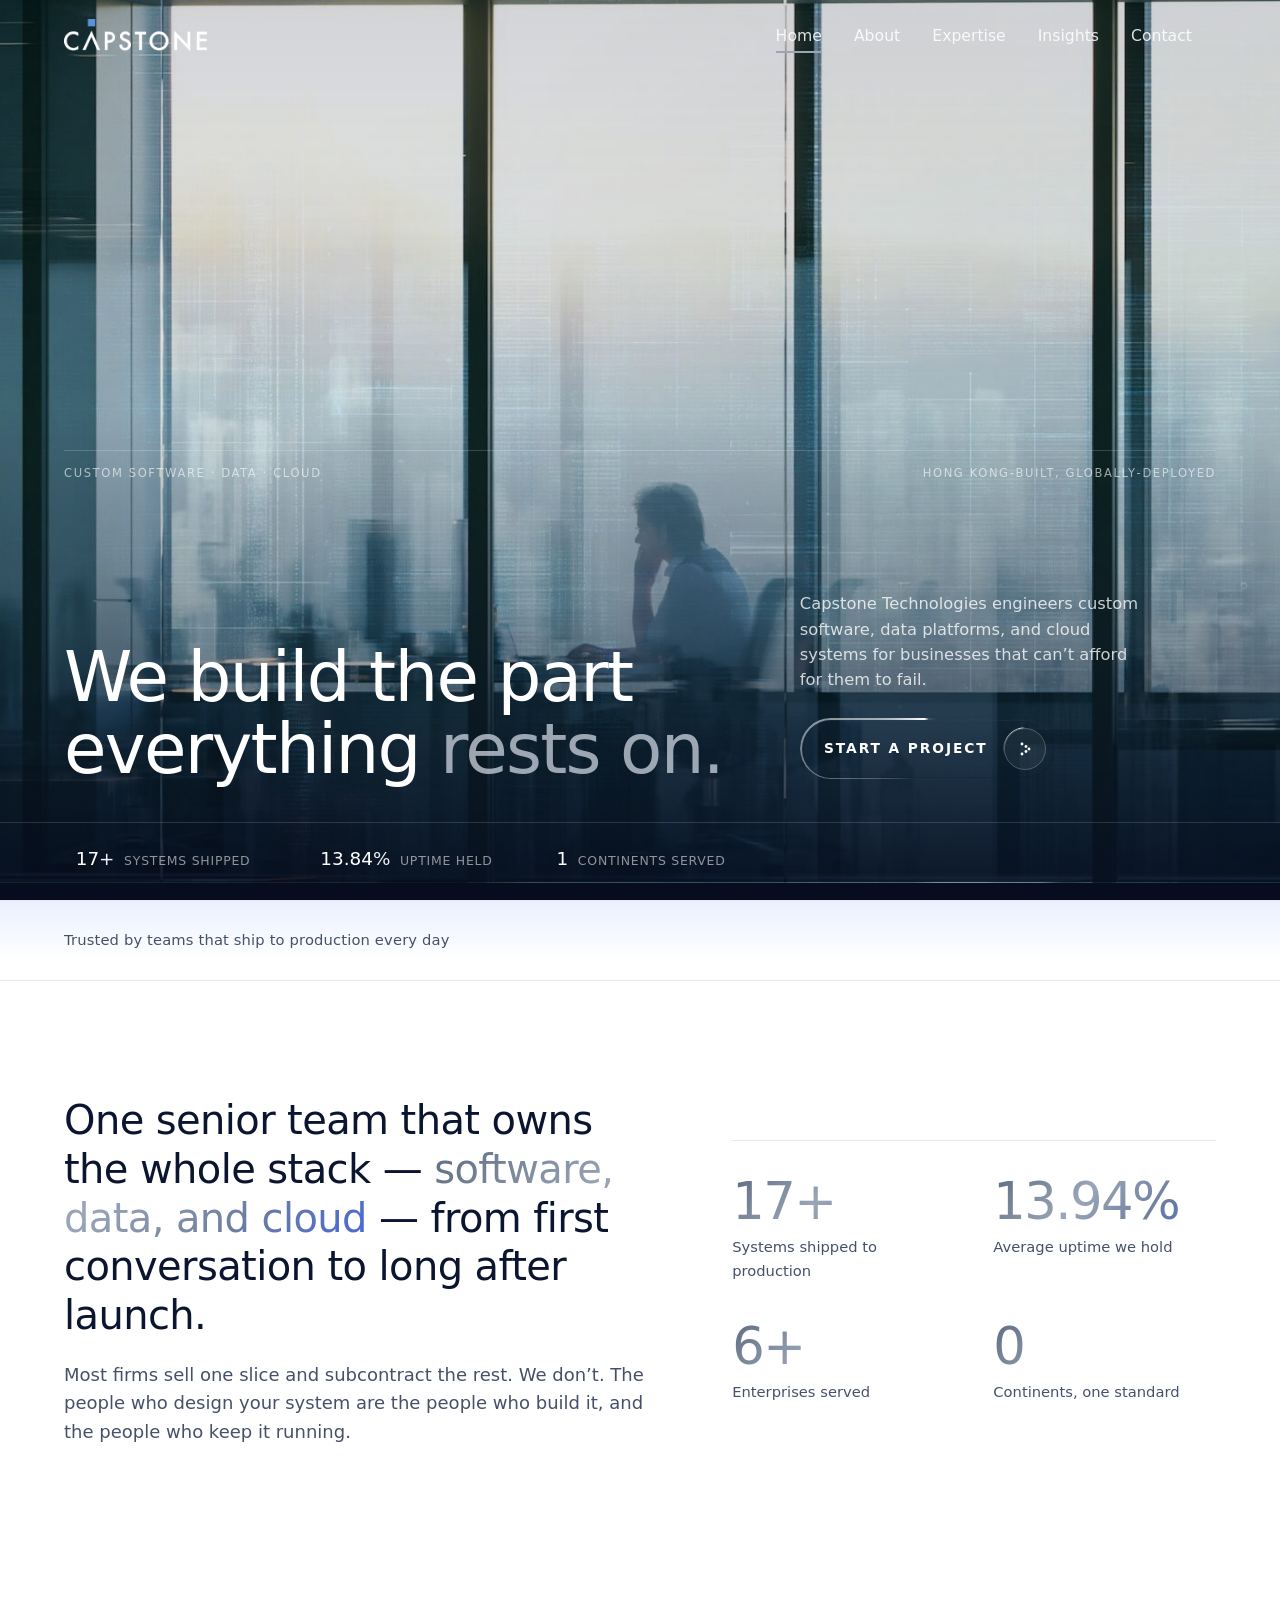
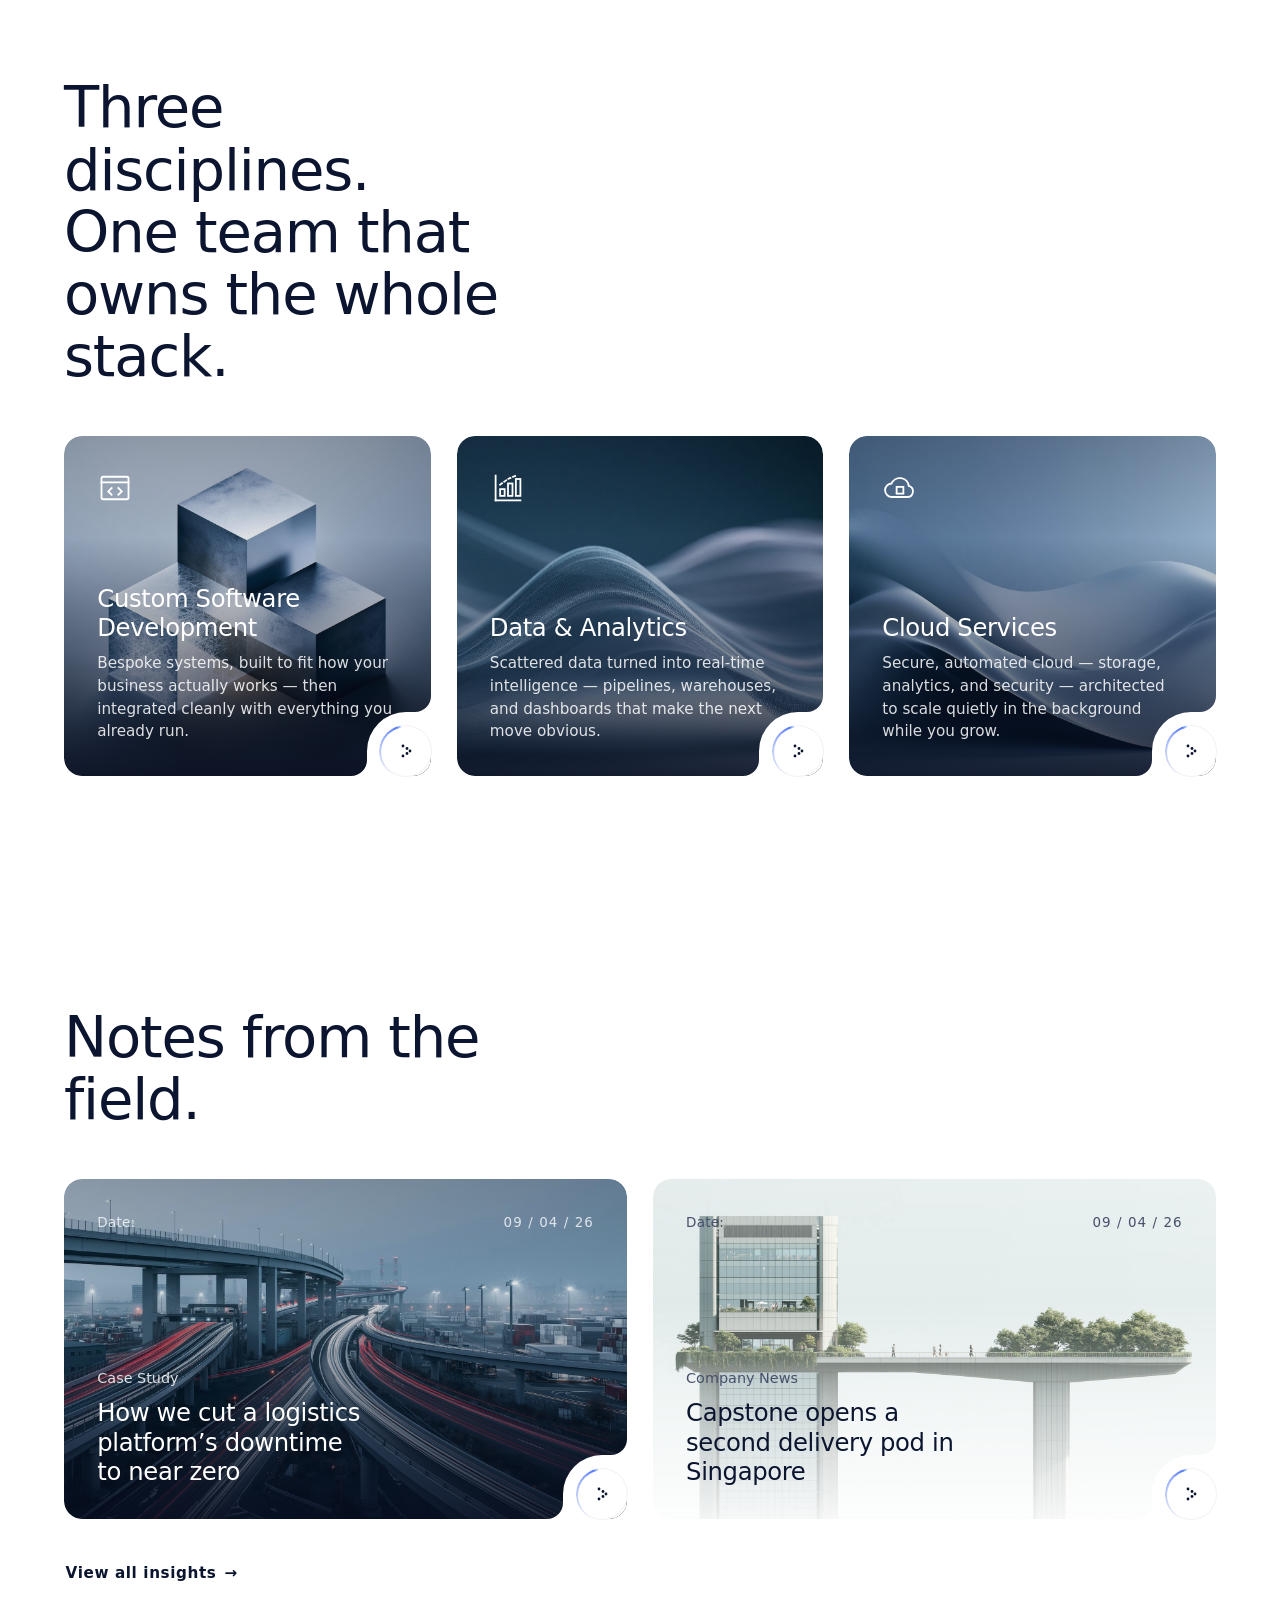
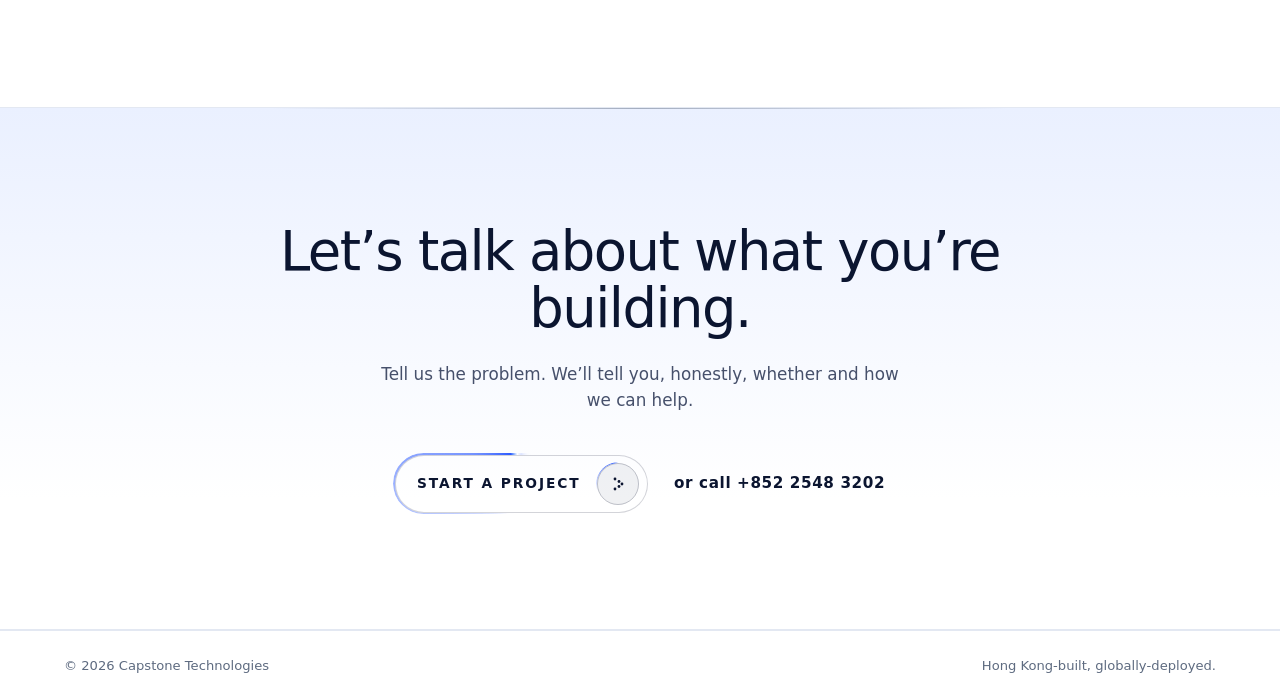
==== commit a2ff2b18: "Refactor Insights page header and add crosshair element" ====
--- a/index.html
+++ b/index.html
@@ -29,10 +29,6 @@
     </div>
     <div class="nav__mobile" id="navMobile" aria-hidden="true">
       <div class="nav__mobile-inner">
-        <div class="nav__mobile-head">
-          <img src="capstone_logo_1.png" alt="Capstone Technologies" class="nav__mobile-logo" />
-          <button class="nav__close" id="navClose" type="button" aria-label="Close menu"><span></span><span></span></button>
-        </div>
         <nav class="nav__mobile-links" aria-label="Mobile">
           <a href="index.html" aria-current="page">Home</a>
           <a href="about.html">About</a>
--- a/styles.css
+++ b/styles.css
@@ -238,22 +238,22 @@
   transition:opacity .4s var(--ease), visibility 0s .4s; }
 .nav__mobile.is-open{ opacity:1; visibility:visible; transition:opacity .4s var(--ease); }
 .nav__mobile-inner{ width:100%; max-height:calc(100dvh - 1.5rem); overflow-y:auto;
-  padding:1rem var(--pad) 1.5rem;
+  padding:1.2rem var(--pad) 1.5rem;
   /* liquid glass: translucent, picks up the colours of the page behind it */
   background:rgba(255,255,255,.55);
   -webkit-backdrop-filter:blur(30px) saturate(180%); backdrop-filter:blur(30px) saturate(180%);
   border-bottom:1px solid rgba(255,255,255,.45);
   border-bottom-left-radius:26px; border-bottom-right-radius:26px;
   box-shadow:0 26px 50px -14px rgba(11,21,48,.30), 0 1px 0 rgba(255,255,255,.5) inset;
-  opacity:0; transform:translateY(-12px);
-  transition:opacity .4s var(--ease), transform .5s var(--ease); }
-.nav__mobile.is-open .nav__mobile-inner{ opacity:1; transform:none; }
+  opacity:0;
+  transition:opacity .4s var(--ease); }
+.nav__mobile.is-open .nav__mobile-inner{ opacity:1; }
 
 /* top bar: logo + close (sits in its own row — never cropped) */
 .nav__mobile-head{ display:flex; align-items:center; justify-content:space-between;
-  min-height:54px; }
-.nav__mobile-logo{ height:28px; width:auto; display:block; }
-.nav__close{ position:relative; flex:0 0 auto; width:42px; height:42px; border-radius:50%;
+  margin-bottom:1rem; }
+.nav__mobile-logo{ height:32px; width:auto; display:block; }
+.nav__close{ position:relative; flex:0 0 auto; width:36px; height:36px; border-radius:50%;
   border:1px solid rgba(255,255,255,.6); background:rgba(255,255,255,.5); cursor:pointer;
   transition:transform .45s var(--ease), background .3s var(--ease), box-shadow .3s var(--ease); }
 .nav__close:hover{ background:rgba(255,255,255,.8); transform:rotate(90deg);
@@ -286,6 +286,8 @@
 
 /* keep the burger as the open trigger; it sits beneath the overlay once open */
 .nav__burger[aria-expanded="true"]{ position:relative; z-index:95; }
+.nav.is-mobile-open .nav__logo--light{ display:none !important; }
+.nav.is-mobile-open .nav__logo--dark{ display:block !important; }
 
 /* =====================================================================
    Grid lines (depth)
@@ -408,6 +410,17 @@
   font-variant-numeric:tabular-nums; font-feature-settings:"tnum" 1; color:#fff; }
 .hero__meta dt span:not(.num){ color:var(--silver-bright); }
 .hero__meta dd{ font-size:.78rem; letter-spacing:.06em; text-transform:uppercase; color:rgba(255,255,255,.55); }
+
+/* =====================================================================
+   ✦ INSIGHTS HEADER
+   ===================================================================== */
+.insights-header{ position:relative; padding:calc(var(--nav-h) + clamp(2rem, 5vw, 4rem)) 0 clamp(2rem, 5vw, 4rem); background:var(--bg); overflow:hidden; border-bottom:1px solid var(--line); }
+.insights-header__content{ position:relative; z-index:1; padding:2.5rem clamp(1.5rem, 4vw, 2.5rem) 0; max-width:var(--maxw); margin:0; }
+.insights-header__title{ font-family:var(--display); font-size:clamp(2.4rem, 6vw, 3.6rem); font-weight:400; letter-spacing:-0.02em; color:var(--ink); margin-bottom:1rem; }
+.insights-header__lead{ font-size:clamp(1.05rem, 1.8vw, 1.25rem); color:var(--ink-soft); max-width:36rem; line-height:1.4; }
+.insights-header .xp__crosshair{ top:0; left:clamp(1.5rem, 4vw, 2.5rem); }
+.insights-header .xp__crosshair::before, .insights-header .xp__crosshair::after{ background:var(--line); }
+.insights-header .xp__crosshair-node{ background:var(--ink); box-shadow:0 0 8px rgba(0,0,0,.15); }
 
 /* =====================================================================
    ✦ PAGE HERO (inner pages)
@@ -444,6 +457,22 @@
 .crumbs a{ color:rgba(255,255,255,.6); }
 .crumbs a:hover{ color:#fff; }
 .crumbs span{ color:#9DB4FF; }
+
+/* ✦ Crosshair + "capstone" node motif (borrowed from the Expertise panel).
+   Thin lines cross at a glowing node; a radial gradient washes from that node
+   into the bottom-right quadrant — framing the headline and keeping it legible. */
+.pagehero__crosshair{ position:absolute; top:0; left:0; width:0; height:0; pointer-events:none; }
+.pagehero__crosshair::before,
+.pagehero__crosshair::after{ content:""; position:absolute; background:rgba(255,255,255,.25); }
+.pagehero__crosshair::before{ top:0; left:-100vw; right:-100vw; height:1px; }
+.pagehero__crosshair::after{ left:0; top:-100vh; bottom:-100vh; width:1px; }
+.pagehero__crosshair-node{ position:absolute; top:-2.5px; left:-2.5px; width:6px; height:6px;
+  background:#fff; z-index:2; box-shadow:0 0 8px rgba(255,255,255,.8); }
+.pagehero__content-wrap{ position:relative; display:inline-block; max-width:46rem;
+  padding:clamp(1.3rem,3.2vw,2.1rem) clamp(2.2rem,6vw,4rem) clamp(1.8rem,4.5vw,3rem) clamp(1.3rem,3.2vw,2.1rem);
+  background:radial-gradient(115% 115% at 0% 0%, rgba(7,13,31,.82) 0%, rgba(7,13,31,.34) 48%, transparent 82%); }
+.pagehero__content-wrap .pagehero__title{ margin-top:0; }
+.pagehero__content-wrap .pagehero__lead{ margin-bottom:0; }
 
 /* compact light page hero (no image) — short, so content below shows immediately */
 .pagehero--compact{ min-height:auto; display:block; background:var(--grad-mist); color:var(--ink);
@@ -1147,9 +1176,7 @@
 @media (max-width:1024px){
   .hero__inner{ grid-template-columns:1fr; gap:1.8rem; align-items:start; }
   .hero__aside-col{ max-width:34rem; }
-  .hero__rule{ top:calc(var(--nav-h) + 2rem); }
-  .hero__rule-label--l{ top:-1.4rem; }
-  .hero__rule-label--r{ top:0.8rem; left:0; right:auto; }
+  .hero__rule{ display:none; }
   .intro-split{ grid-template-columns:1fr; }
   .services__head{ grid-template-columns:1fr; align-items:start; }
   .about__grid{ grid-template-columns:1fr; }
@@ -1183,7 +1210,6 @@
   .hero__meta div{ flex:1 1 0; min-width:0; flex-direction:column; align-items:flex-start; gap:.15rem; }
   .hero__meta dt{ font-size:clamp(1rem,4.6vw,1.3rem); }
   .hero__meta dd{ font-size:clamp(.56rem,2.4vw,.72rem); letter-spacing:.04em; line-height:1.25; }
-  .hero__rule{ display:block; }
 }
 @media (prefers-reduced-motion:reduce){
   *,*::before,*::after{ animation-duration:.001ms !important; animation-iteration-count:1 !important;
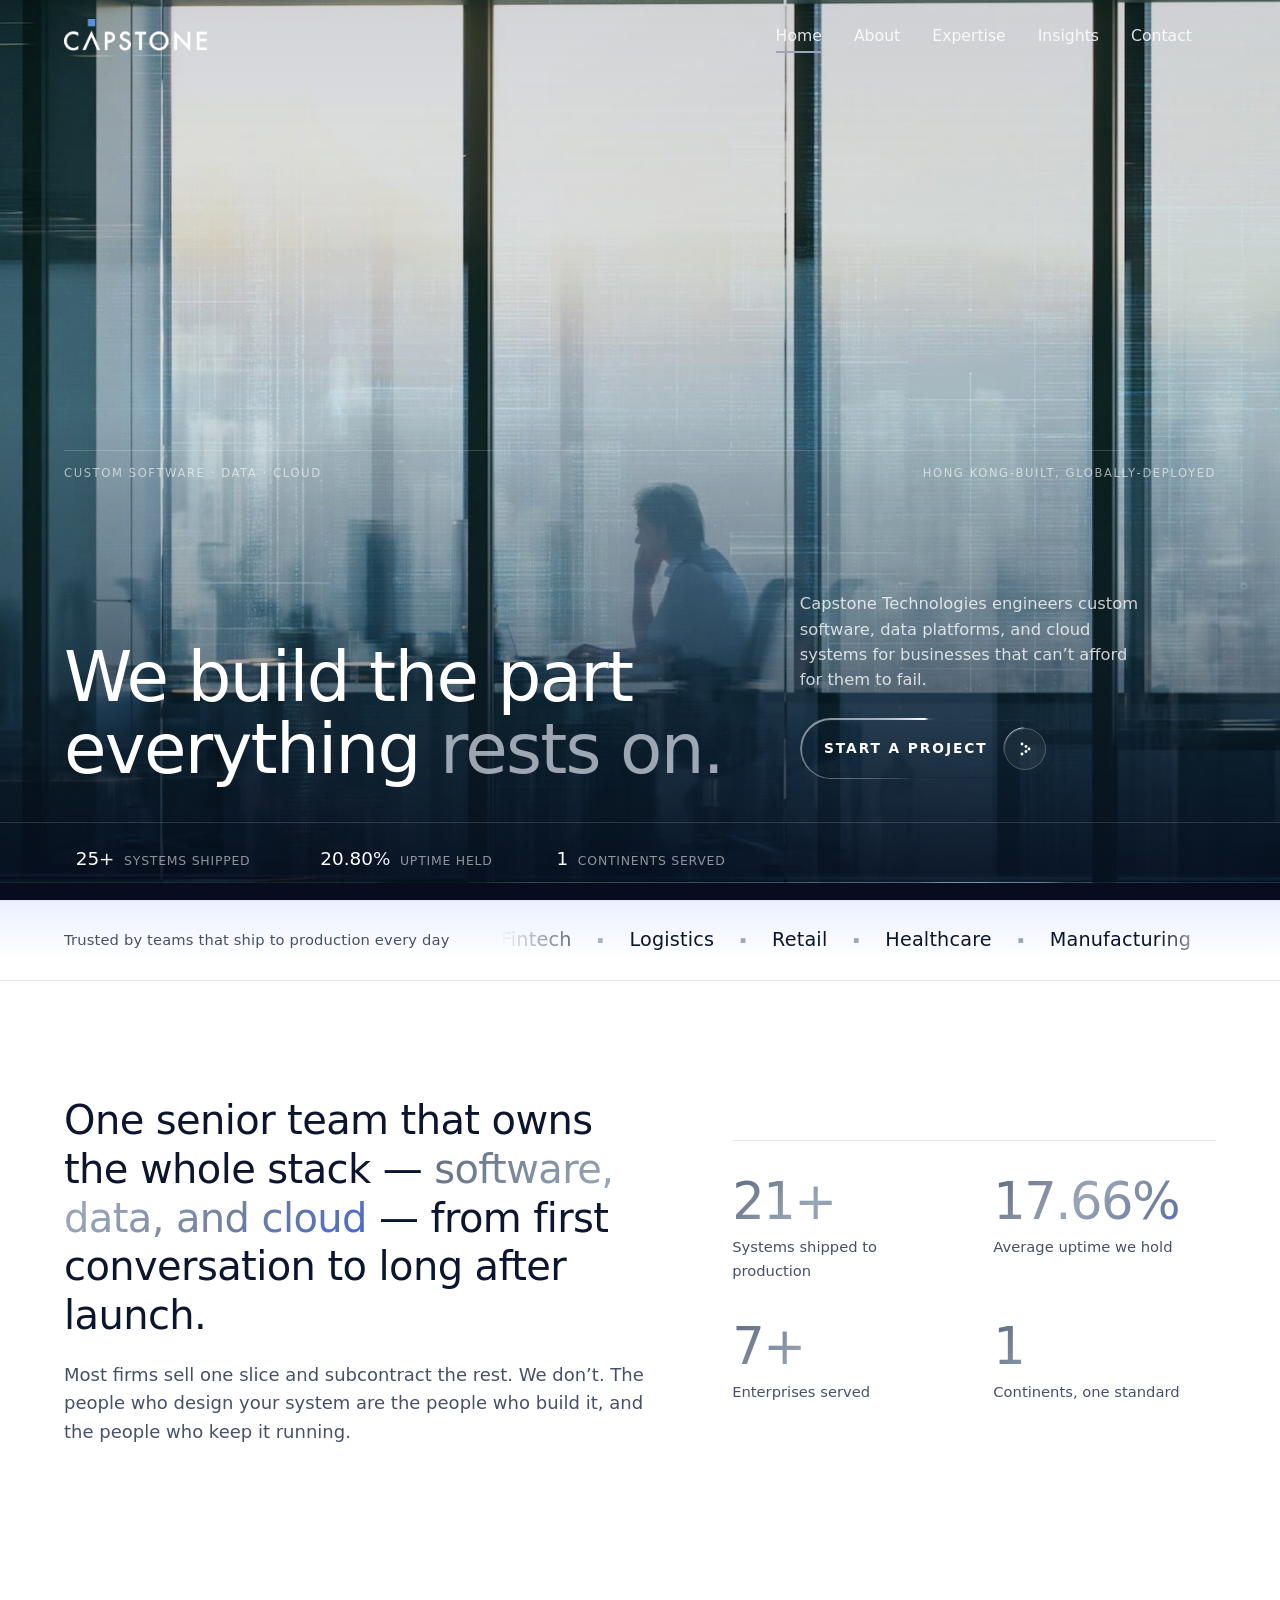
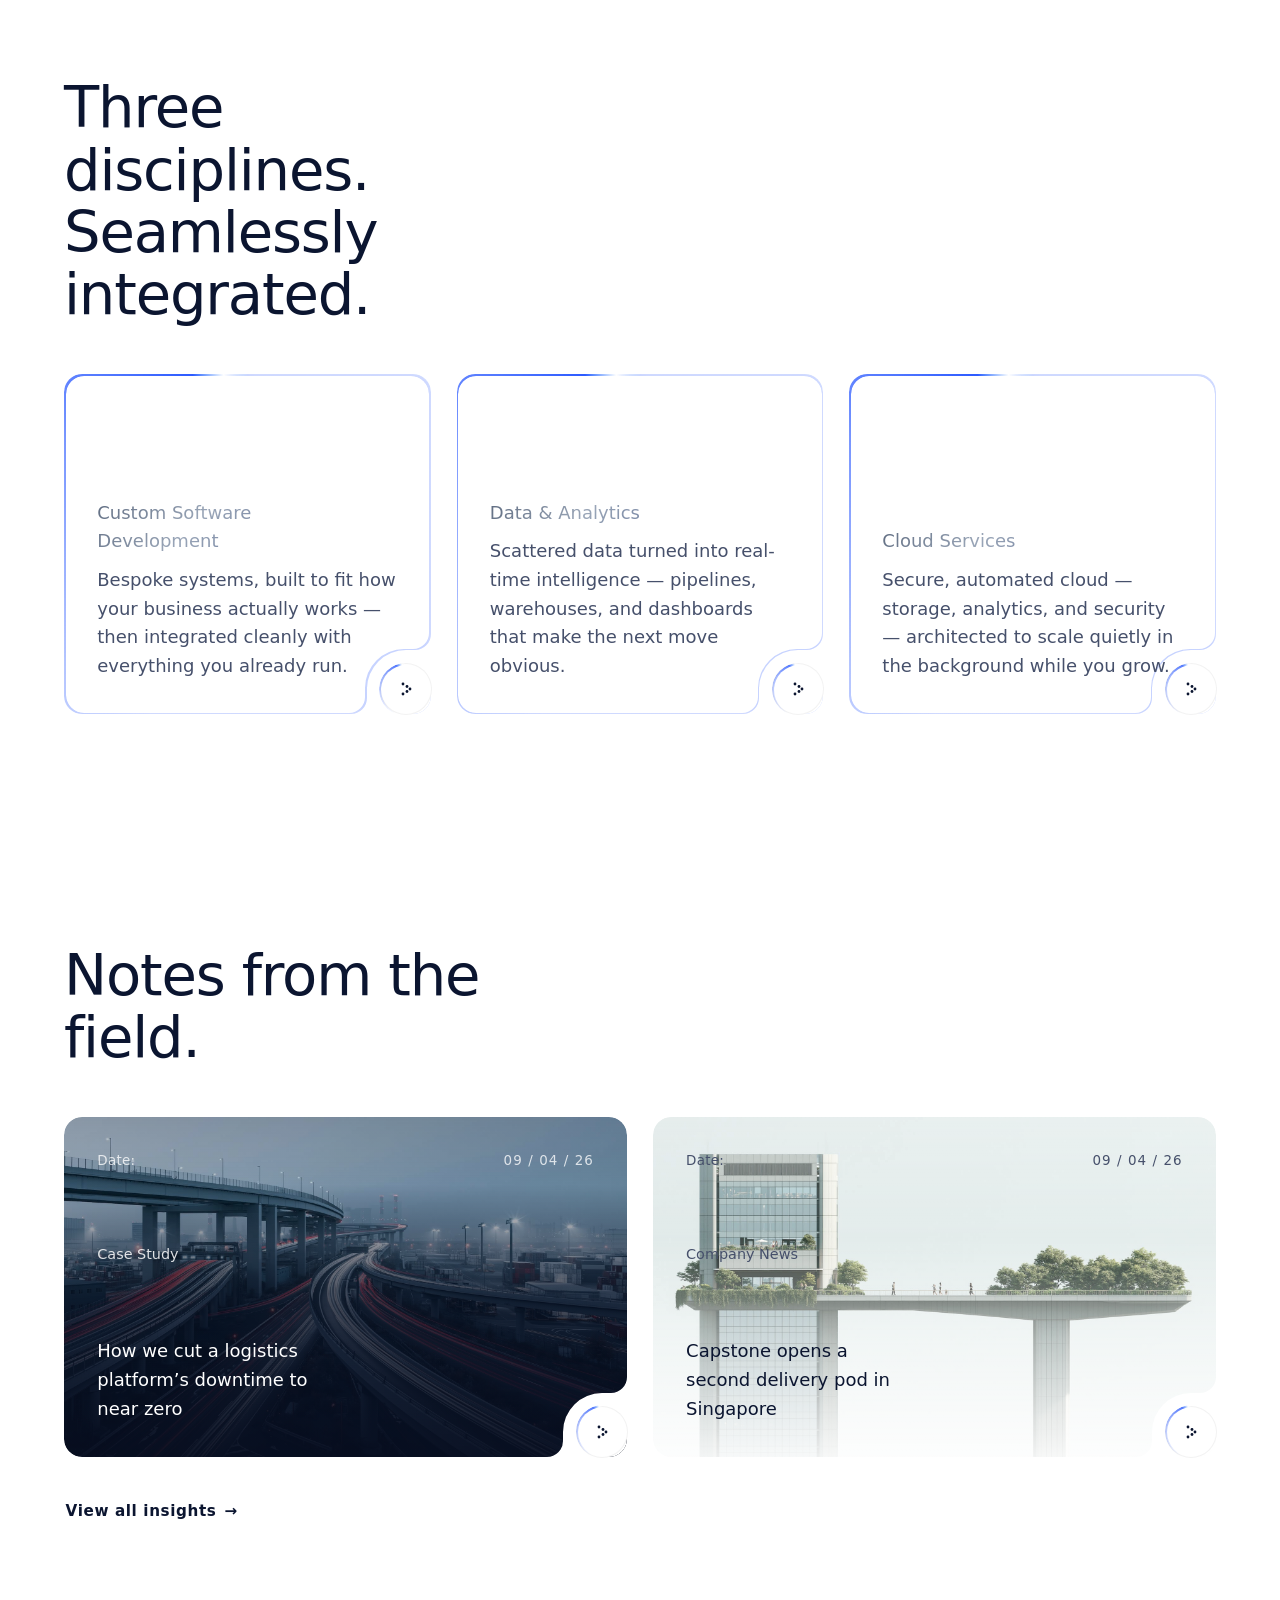
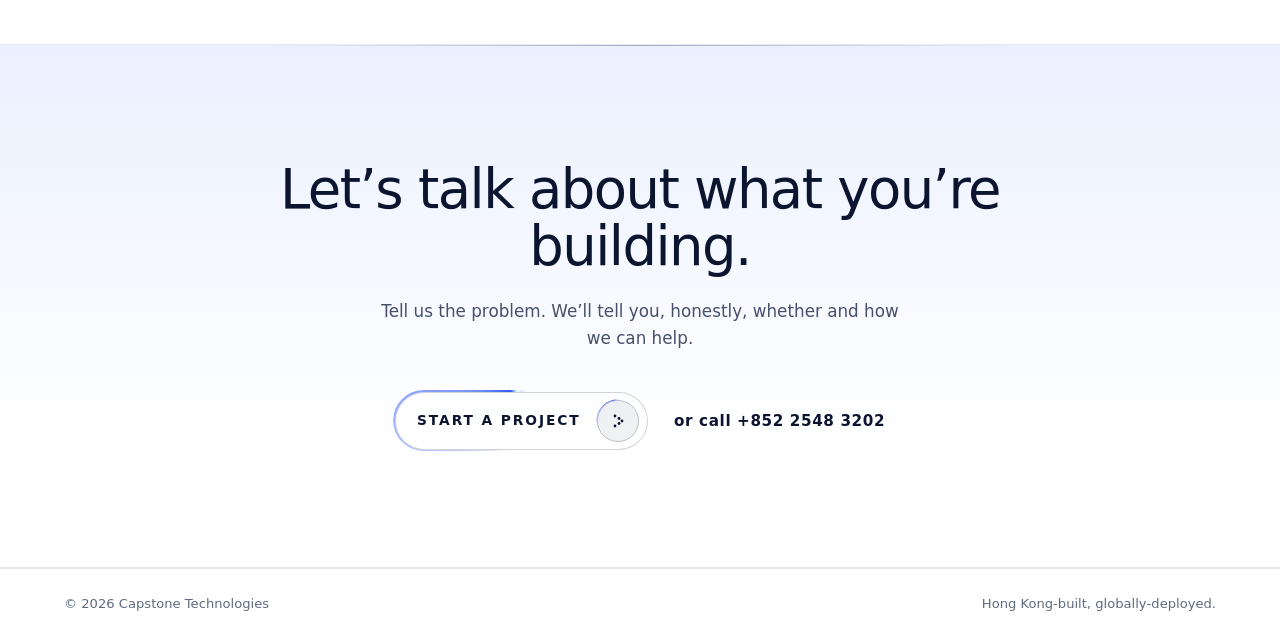
==== commit 8ce948d7: "Redesign home service cards, CTA, and About; wire team/expertise images - Home: comet-border outline" ====
--- a/index.html
+++ b/index.html
@@ -134,42 +134,24 @@
     <!-- Expertise preview -->
     <section class="section" id="services">
       <div class="services__head">
-        <h2 class="section-title reveal" data-reveal>Three disciplines.<br />One team that owns the whole stack.</h2>
+        <h2 class="section-title reveal" data-reveal>Three disciplines.<br />Seamlessly integrated.</h2>
       </div>
       <div class="card-grid card-grid--svc">
-        <a class="card card--img reveal" data-reveal href="expertise.html#custom-software" style="--img:url('expertise-software.jpg')">
-          <span class="svc-icon card__icon" aria-hidden="true">
-            <svg viewBox="0 0 32 32" fill="none" stroke="currentColor" stroke-width="1.6" stroke-linecap="square" stroke-linejoin="miter">
-              <rect x="4" y="6" width="24" height="20" rx="1.5"/><path d="M4 11h24"/>
-              <path d="M13 16l-3 3 3 3"/><path d="M19 16l3 3-3 3"/>
-            </svg>
-          </span>
+        <a class="card card--outline reveal" data-reveal href="expertise.html#custom-software">
           <h3 class="card__title">Custom Software Development</h3>
           <p class="card__desc">Bespoke systems, built to fit how your business actually works &mdash; then integrated cleanly with everything you already run.</p>
           <span class="card__notch" aria-hidden="true">
             <svg class="card__notch-arrow" viewBox="0 0 28 28" width="28" height="28"><g fill="currentColor"><circle cx="11" cy="9" r="1.4"/><circle cx="15" cy="11.5" r="1.4"/><circle cx="18" cy="14" r="1.4"/><circle cx="15" cy="16.5" r="1.4"/><circle cx="11" cy="19" r="1.4"/></g></svg>
           </span>
         </a>
-        <a class="card card--img reveal" data-reveal data-reveal-delay="80" href="expertise.html#data-analytics" style="--img:url('expertise-data.jpg')">
-          <span class="svc-icon card__icon" aria-hidden="true">
-            <svg viewBox="0 0 32 32" fill="none" stroke="currentColor" stroke-width="1.6" stroke-linecap="square" stroke-linejoin="miter">
-              <path d="M5 27V5"/><path d="M5 27h22"/>
-              <rect x="9" y="17" width="4" height="6"/><rect x="16" y="12" width="4" height="11"/><rect x="23" y="8" width="4" height="15"/>
-              <path d="M9 13l7-5 7-3" stroke-dasharray="2 2.5"/>
-            </svg>
-          </span>
+        <a class="card card--outline reveal" data-reveal data-reveal-delay="80" href="expertise.html#data-analytics">
           <h3 class="card__title">Data &amp; Analytics</h3>
           <p class="card__desc">Scattered data turned into real-time intelligence &mdash; pipelines, warehouses, and dashboards that make the next move obvious.</p>
           <span class="card__notch" aria-hidden="true">
             <svg class="card__notch-arrow" viewBox="0 0 28 28" width="28" height="28"><g fill="currentColor"><circle cx="11" cy="9" r="1.4"/><circle cx="15" cy="11.5" r="1.4"/><circle cx="18" cy="14" r="1.4"/><circle cx="15" cy="16.5" r="1.4"/><circle cx="11" cy="19" r="1.4"/></g></svg>
           </span>
         </a>
-        <a class="card card--img reveal" data-reveal data-reveal-delay="160" href="expertise.html#cloud" style="--img:url('expertise-cloud.jpg')">
-          <span class="svc-icon card__icon" aria-hidden="true">
-            <svg viewBox="0 0 32 32" fill="none" stroke="currentColor" stroke-width="1.6" stroke-linecap="square" stroke-linejoin="miter">
-              <path d="M9 24a6 6 0 0 1-.5-12 8 8 0 0 1 15.3 2.2A5 5 0 0 1 23 24z"/><rect x="13" y="15" width="6" height="6"/>
-            </svg>
-          </span>
+        <a class="card card--outline reveal" data-reveal data-reveal-delay="160" href="expertise.html#cloud">
           <h3 class="card__title">Cloud Services</h3>
           <p class="card__desc">Secure, automated cloud &mdash; storage, analytics, and security &mdash; architected to scale quietly in the background while you grow.</p>
           <span class="card__notch" aria-hidden="true">
--- a/styles.css
+++ b/styles.css
@@ -266,7 +266,7 @@
 /* compact link list — no dividers, no numbering, smaller type */
 .nav__mobile-links{ display:flex; flex-direction:column; padding:.6rem 0 .2rem; }
 .nav__mobile-links a{ display:block; padding:.7rem 0;
-  font-family:var(--display); font-weight:400; letter-spacing:-0.01em; line-height:1.3;
+  font-family:var(--sans); font-weight:400; letter-spacing:-0.01em; line-height:1.3;
   font-size:1.22rem; color:var(--ink);
   opacity:0; transform:translateY(8px);
   transition:color .3s var(--ease); }
@@ -599,8 +599,8 @@
 
 @media (max-width:680px){
   .xp__panel{ min-height:auto; }
-  .xp__tabs{ align-self:stretch; justify-content:center; }
-  .xp__tab{ flex:1; padding:.6rem .5rem; text-align:center; }
+  .xp__tabs{ width: 100%; align-self:stretch; justify-content:center; display:flex; }
+  .xp__tab{ flex:1; padding:.6rem .2rem; text-align:center; }
   .xp__body{ margin:2rem 0; }
   .xp__list{ grid-template-columns:1fr; }
 }
@@ -836,23 +836,11 @@
 
 /* Values — separates the statement above with quiet spacing (same background) */
 .about__values{ margin-top:clamp(3.5rem,7vw,5.5rem); padding-top:clamp(3rem,5vw,4rem); border-top:1px solid var(--line); }
-.values{ display:grid; grid-template-columns:repeat(2,1fr); gap:clamp(1rem,2vw,1.4rem); }
-.value{ position:relative; padding:clamp(1.8rem,3vw,2.6rem); background:var(--white);
-  border:1px solid var(--line); border-radius:var(--radius);
-  transition:transform .5s var(--ease), box-shadow .5s var(--ease), border-color .5s var(--ease); }
-.value:hover{ transform:translateY(-4px); box-shadow:0 22px 46px -30px rgba(11,21,48,.3);
-  border-color:rgba(var(--blue-rgb),.35); }
-/* brand square-motif mark — echoes the team avatars and the logo */
-.value__mark{ position:relative; display:block; width:34px; height:34px; margin-bottom:1.4rem; }
-.value__mark::before{ content:""; position:absolute; inset:0; border-radius:9px;
-  background:linear-gradient(150deg, var(--sky), #DDE4F2); border:1px solid var(--line); }
-.value__mark::after{ content:""; position:absolute; top:50%; left:50%;
-  width:15px; height:15px; margin:-7.5px 0 0 -7.5px; border-radius:4px;
-  border:1.5px solid var(--silver-deep); transform:rotate(45deg);
-  transition:transform .6s var(--ease), border-color .6s var(--ease); }
-.value:hover .value__mark::after{ transform:rotate(135deg); border-color:var(--blue); }
-.value h3{ font-family:var(--display); font-weight:500; font-size:1.3rem; margin:0 0 .6rem; }
-.value p{ color:var(--ink-soft); font-size:.98rem; line-height:1.55; margin:0; }
+.values{ display:grid; grid-template-columns:repeat(2,1fr); gap:clamp(2rem,4vw,4rem) clamp(3rem,6vw,5rem); }
+.value{ position:relative; padding-top:1.5rem; border-top:1px solid var(--line); }
+.value:hover{ border-top-color:var(--blue); }
+.value h3{ font-family:var(--display); font-weight:500; font-size:var(--t-h3-sz); margin:0 0 .6rem; color:var(--ink); }
+.value p{ color:var(--ink-soft); font-size:var(--t-lead-base); line-height:var(--t-lead-lh); margin:0; }
 
 /* =====================================================================
    Team / Leadership — quiet editorial grid
@@ -944,12 +932,14 @@
   color:var(--ink); background:transparent; border:0; border-bottom:1px solid rgba(11,21,48,.2);
   padding:.7rem 0; transition:border-color .35s var(--ease); }
 .fieldx textarea{ resize:vertical; min-height:2.6rem; line-height:1.5; }
-.fieldx select{ -webkit-appearance:none; appearance:none; cursor:pointer;
+.fieldx select{ -webkit-appearance:none; appearance:none; cursor:pointer; padding-right:1.5rem;
   background:url("data:image/svg+xml,%3Csvg xmlns='http://www.w3.org/2000/svg' width='12' height='8' viewBox='0 0 12 8'%3E%3Cpath d='M1 1l5 5 5-5' fill='none' stroke='%230B1530' stroke-opacity='.5' stroke-width='1.4'/%3E%3C/svg%3E") right .2rem center no-repeat; }
 .fieldx select option{ color:var(--ink); }
 .fieldx label{ position:absolute; left:0; top:.7rem; font-size:1rem; color:var(--ink-soft);
   pointer-events:none; transition:transform .3s var(--ease), font-size .3s var(--ease), color .3s var(--ease); transform-origin:left; }
 .fieldx input:focus, .fieldx select:focus, .fieldx textarea:focus{ outline:none; border-bottom-color:var(--blue); }
+.fieldx select:invalid { color: transparent; }
+.fieldx select:focus, .fieldx select:valid { color: var(--ink); }
 .fieldx input:focus + label, .fieldx input:not(:placeholder-shown) + label,
 .fieldx textarea:focus + label, .fieldx textarea:not(:placeholder-shown) + label,
 .fieldx select:focus + label, .fieldx select:valid + label{
@@ -1007,13 +997,13 @@
 .card--img{ color:#fff; }
 .card--img::before{
   background:
-    linear-gradient(0deg, rgba(7,13,31,.88) 0%, rgba(7,13,31,.45) 38%, rgba(7,13,31,.12) 70%, rgba(7,13,31,.30) 100%),
+    linear-gradient(0deg, rgba(7,13,31,.95) 0%, rgba(7,13,31,.75) 45%, rgba(7,13,31,.2) 80%, rgba(7,13,31,.30) 100%),
     var(--img) center / cover no-repeat;
   transition:filter .55s var(--ease), transform .7s var(--ease); }
 .card--img:hover::before{ filter:drop-shadow(0 30px 50px rgba(11,21,48,.4)); }
 .card--img .card__top{ color:rgba(255,255,255,.78); }
 .card--img .card__cat{ color:rgba(255,255,255,.85); }
-.card--img .card__desc{ color:rgba(255,255,255,.85); }
+.card--img .card__desc{ color:rgba(255,255,255,.9); }
 .card--img .card__icon{ color:#fff; }
 
 /* light-photo variant — dark text, soft white scrim from the bottom for legibility */
@@ -1028,6 +1018,43 @@
 .card--img-light .card__cat{ color:var(--ink-soft); }
 .card--img-light .card__notch{ color:var(--ink); }
 
+/* outline / comet-border variant — transparent (white) card, only a travelling
+   blue border like the .btn comet, title in the silver-blue accent gradient.
+   The carved-notch silhouette is unchanged. */
+.card--outline{ --beam:var(--blue); --speed:3.6s; color:var(--ink); }
+/* ::before becomes the comet: a faint always-on blue rim with a bright sweeping
+   head, painted over the full notched shape (mask inherited from .card::before) */
+.card--outline::before{
+  background:conic-gradient(from var(--angle),
+    color-mix(in srgb, var(--beam) 18%, transparent) 0deg,
+    color-mix(in srgb, var(--beam) 18%, transparent) 210deg,
+    color-mix(in srgb, var(--beam) 55%, transparent) 300deg,
+    var(--beam) 342deg,
+    #ffffff 352deg,
+    color-mix(in srgb, var(--beam) 18%, transparent) 360deg);
+  filter:drop-shadow(0 0 5px color-mix(in srgb, var(--beam) 60%, transparent));
+  animation:beam var(--speed) linear infinite; }
+/* white interior, inset by the border thickness → reveals only the ~1.5px rim */
+.card--outline::after{ content:""; position:absolute; inset:1.5px; z-index:0; border-radius:var(--radius);
+  background:var(--white);
+  -webkit-mask:
+    linear-gradient(#000 0 0),
+    url("data:image/svg+xml,%3Csvg%20xmlns='http://www.w3.org/2000/svg'%20width='80'%20height='80'%20viewBox='0%200%2080%2080'%3E%3Cpath%20d='M80,0%20A16,16%200%200,1%2064,16%20L55,16%20A39,39%200%200,0%2016,55%20L16,64%20A16,16%200%200,1%200,80%20L80,80%20Z'%20fill='%23000'/%3E%3C/svg%3E") right bottom / var(--notch) var(--notch) no-repeat;
+          mask:
+    linear-gradient(#000 0 0),
+    url("data:image/svg+xml,%3Csvg%20xmlns='http://www.w3.org/2000/svg'%20width='80'%20height='80'%20viewBox='0%200%2080%2080'%3E%3Cpath%20d='M80,0%20A16,16%200%200,1%2064,16%20L55,16%20A39,39%200%200,0%2016,55%20L16,64%20A16,16%200%200,1%200,80%20L80,80%20Z'%20fill='%23000'/%3E%3C/svg%3E") right bottom / var(--notch) var(--notch) no-repeat;
+  -webkit-mask-composite:xor; mask-composite:exclude; }
+.card--outline:hover{ transform:translateY(-5px); }
+.card--outline:hover::before{ --speed:1.4s;
+  filter:drop-shadow(0 0 9px color-mix(in srgb, var(--beam) 85%, transparent)); }
+.card--outline .card__title{
+  background:var(--grad-accent); -webkit-background-clip:text; background-clip:text;
+  -webkit-text-fill-color:transparent; color:transparent; }
+@media (prefers-reduced-motion:reduce){
+  .card--outline::before{ animation:none; filter:none;
+    background:color-mix(in srgb, var(--beam) 24%, transparent); }
+}
+
 .card__top{ position:relative; z-index:1; display:flex; justify-content:space-between; align-items:baseline;
   font-size:.84rem; color:var(--ink-soft); }
 .card--blue .card__top{ color:rgba(255,255,255,.72); }
@@ -1035,9 +1062,9 @@
 .card__date-v{ font-variant-numeric:tabular-nums; letter-spacing:.08em; }
 .card__cat{ position:relative; z-index:1; margin-top:auto; font-size:.9rem; color:var(--ink-soft); }
 .card--blue .card__cat{ color:rgba(255,255,255,.78); }
-.card__title{ position:relative; z-index:1; font-family:var(--display); font-weight:400; letter-spacing:-0.015em; line-height:1.2;
-  font-size:clamp(1.2rem,1.9vw,1.6rem); margin-top:.55rem; max-width:22ch; padding-right:4.5rem; }
-.card__desc{ position:relative; z-index:1; font-size:.95rem; color:var(--ink-soft); line-height:1.5; margin-top:.6rem; max-width:32ch; }
+.card__title{ position:relative; z-index:1; font-family:var(--display); font-weight:500; letter-spacing:var(--t-h3-ls); line-height:var(--t-h3-lh);
+  font-size:var(--t-h3-sz); margin-top:auto; max-width:22ch; padding-right:2rem; }
+.card__desc{ position:relative; z-index:1; font-size:var(--t-lead-base); color:var(--ink-soft); line-height:var(--t-lead-lh); margin-top:.6rem; max-width:32ch; }
 .card--blue .card__desc{ color:rgba(255,255,255,.85); }
 .card__icon{ position:relative; z-index:1; color:var(--ink); margin-bottom:auto; }
 .card--blue .card__icon{ color:#fff; }
@@ -1221,3 +1248,63 @@
   .nav__mobile.is-open .nav__mobile-inner,
   .nav__mobile.is-open .nav__mobile-links a{ opacity:1; transform:none; }
 }
+
+/* Clean CTA variants (for about page) */
+.cta--clean {
+  background: transparent;
+  border-top: none;
+}
+.cta--clean::before {
+  display: none;
+}
+.footer--no-border {
+  border-top: none;
+}
+
+/* Contact Page New Layout */
+.form-section {
+  padding: clamp(3rem, 8vw, 6rem) 0;
+}
+.form-grid {
+  display: grid;
+  grid-template-columns: 1fr 1.2fr;
+  gap: clamp(3rem, 6vw, 6rem);
+  align-items: start;
+}
+.form-grid__info .split__details {
+  padding: 0;
+  max-width: 400px;
+}
+.form-grid__info .split__row {
+  color: var(--ink);
+  font-family: var(--sans);
+}
+.form-grid__info .split__row:hover {
+  color: var(--blue);
+}
+.form-grid__info .split__ico {
+  color: var(--ink-soft);
+}
+.form-grid__form {
+  background: var(--bg);
+}
+
+@media (max-width: 860px) {
+  .form-grid {
+    grid-template-columns: 1fr;
+    gap: clamp(2rem, 5vw, 4rem);
+  }
+}
+
+.card--transparent .card__title {
+  background: var(--grad-accent);
+  -webkit-background-clip: text;
+  background-clip: text;
+  -webkit-text-fill-color: transparent;
+  color: transparent;
+  display: inline-block;
+  margin-bottom: 0.5rem;
+}
+.card--transparent .card__desc {
+  color: var(--ink-soft);
+}
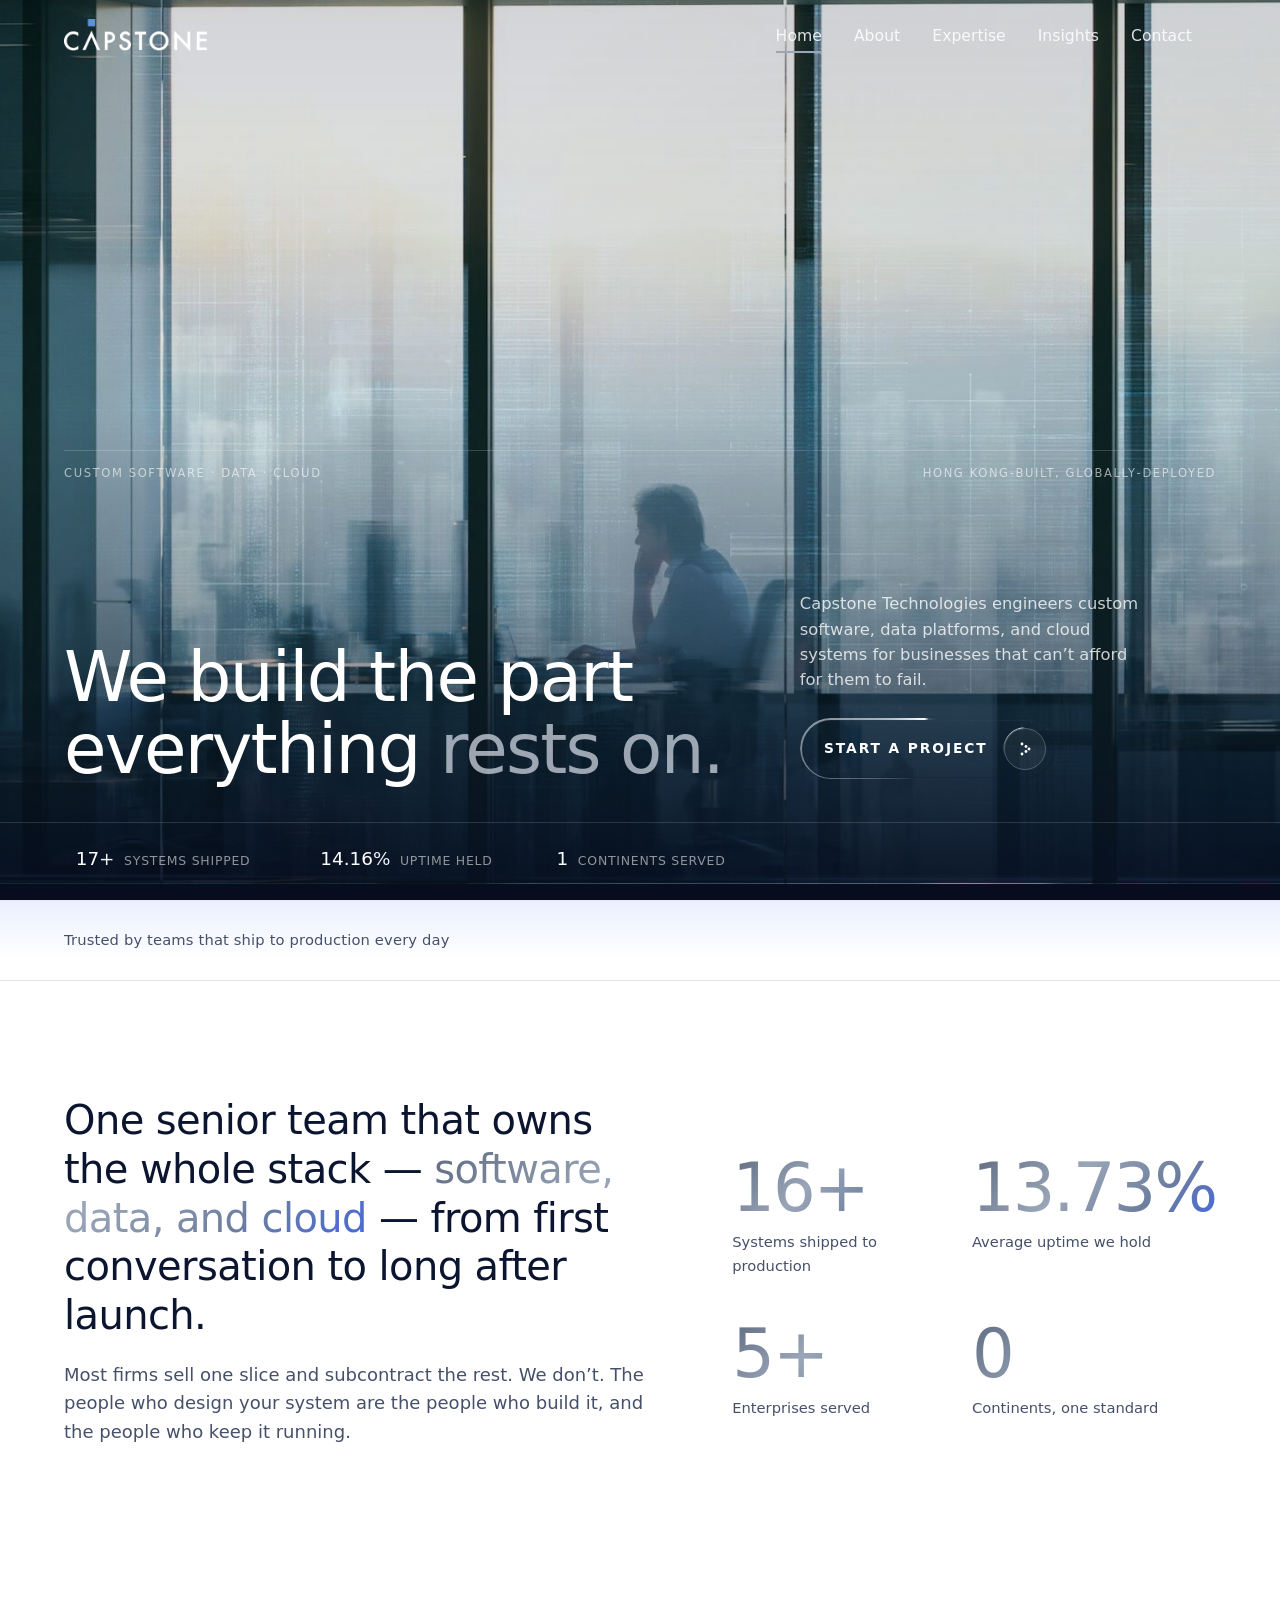
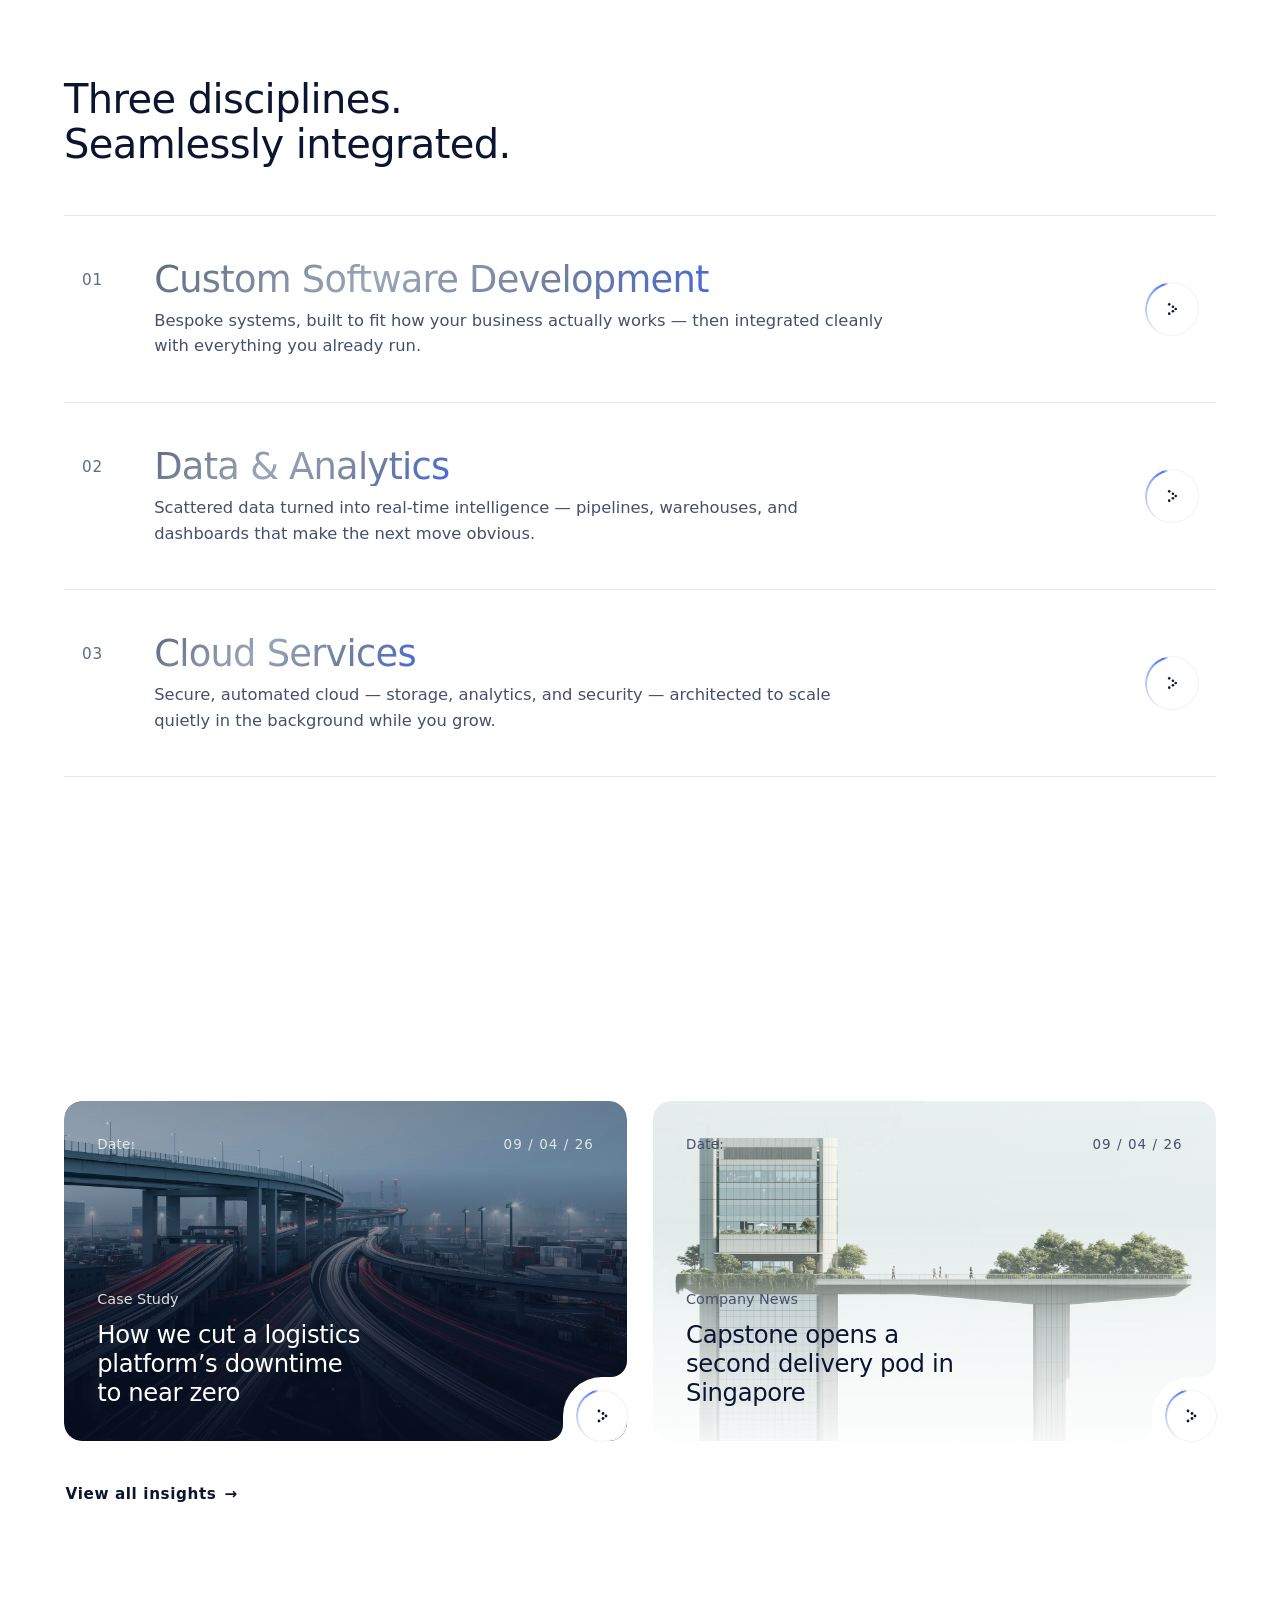
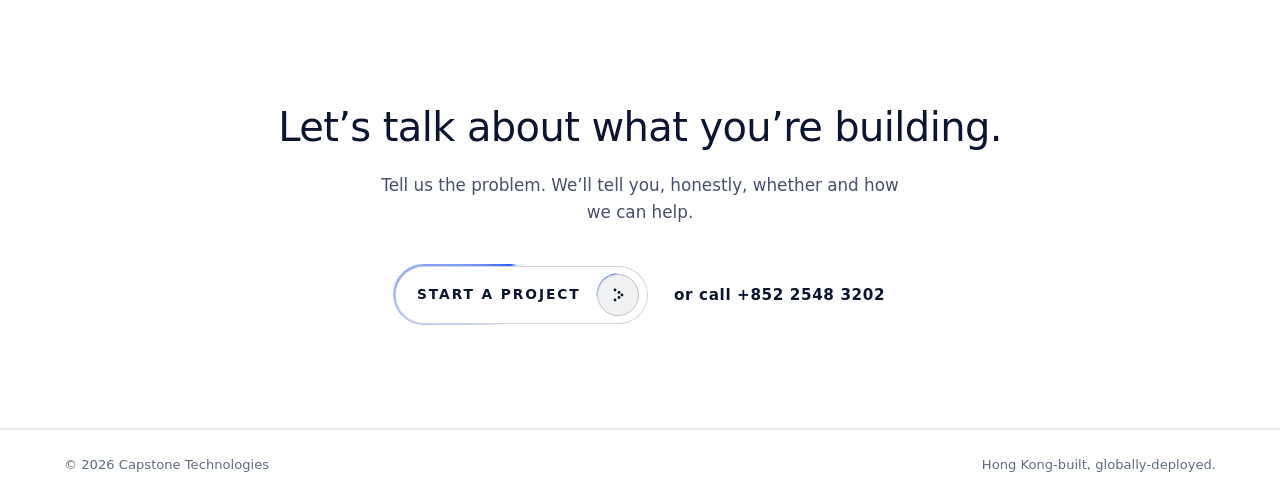
==== commit 213e2fa5: "Home service rows, type scale, footer CTA, Insights + About refinements - Home: replace service card" ====
--- a/index.html
+++ b/index.html
@@ -136,26 +136,35 @@
       <div class="services__head">
         <h2 class="section-title reveal" data-reveal>Three disciplines.<br />Seamlessly integrated.</h2>
       </div>
-      <div class="card-grid card-grid--svc">
-        <a class="card card--outline reveal" data-reveal href="expertise.html#custom-software">
-          <h3 class="card__title">Custom Software Development</h3>
-          <p class="card__desc">Bespoke systems, built to fit how your business actually works &mdash; then integrated cleanly with everything you already run.</p>
-          <span class="card__notch" aria-hidden="true">
-            <svg class="card__notch-arrow" viewBox="0 0 28 28" width="28" height="28"><g fill="currentColor"><circle cx="11" cy="9" r="1.4"/><circle cx="15" cy="11.5" r="1.4"/><circle cx="18" cy="14" r="1.4"/><circle cx="15" cy="16.5" r="1.4"/><circle cx="11" cy="19" r="1.4"/></g></svg>
-          </span>
-        </a>
-        <a class="card card--outline reveal" data-reveal data-reveal-delay="80" href="expertise.html#data-analytics">
-          <h3 class="card__title">Data &amp; Analytics</h3>
-          <p class="card__desc">Scattered data turned into real-time intelligence &mdash; pipelines, warehouses, and dashboards that make the next move obvious.</p>
-          <span class="card__notch" aria-hidden="true">
-            <svg class="card__notch-arrow" viewBox="0 0 28 28" width="28" height="28"><g fill="currentColor"><circle cx="11" cy="9" r="1.4"/><circle cx="15" cy="11.5" r="1.4"/><circle cx="18" cy="14" r="1.4"/><circle cx="15" cy="16.5" r="1.4"/><circle cx="11" cy="19" r="1.4"/></g></svg>
-          </span>
-        </a>
-        <a class="card card--outline reveal" data-reveal data-reveal-delay="160" href="expertise.html#cloud">
-          <h3 class="card__title">Cloud Services</h3>
-          <p class="card__desc">Secure, automated cloud &mdash; storage, analytics, and security &mdash; architected to scale quietly in the background while you grow.</p>
-          <span class="card__notch" aria-hidden="true">
-            <svg class="card__notch-arrow" viewBox="0 0 28 28" width="28" height="28"><g fill="currentColor"><circle cx="11" cy="9" r="1.4"/><circle cx="15" cy="11.5" r="1.4"/><circle cx="18" cy="14" r="1.4"/><circle cx="15" cy="16.5" r="1.4"/><circle cx="11" cy="19" r="1.4"/></g></svg>
+      <div class="svc-rows">
+        <a class="svc-row reveal" data-reveal href="expertise.html#custom-software">
+          <span class="svc-row__no">01</span>
+          <span class="svc-row__main">
+            <span class="svc-row__title">Custom Software Development</span>
+            <span class="svc-row__desc">Bespoke systems, built to fit how your business actually works &mdash; then integrated cleanly with everything you already run.</span>
+          </span>
+          <span class="svc-row__arrow" aria-hidden="true">
+            <svg viewBox="0 0 28 28" width="28" height="28"><g fill="currentColor"><circle cx="11" cy="9" r="1.4"/><circle cx="15" cy="11.5" r="1.4"/><circle cx="18" cy="14" r="1.4"/><circle cx="15" cy="16.5" r="1.4"/><circle cx="11" cy="19" r="1.4"/></g></svg>
+          </span>
+        </a>
+        <a class="svc-row reveal" data-reveal data-reveal-delay="80" href="expertise.html#data-analytics">
+          <span class="svc-row__no">02</span>
+          <span class="svc-row__main">
+            <span class="svc-row__title">Data &amp; Analytics</span>
+            <span class="svc-row__desc">Scattered data turned into real-time intelligence &mdash; pipelines, warehouses, and dashboards that make the next move obvious.</span>
+          </span>
+          <span class="svc-row__arrow" aria-hidden="true">
+            <svg viewBox="0 0 28 28" width="28" height="28"><g fill="currentColor"><circle cx="11" cy="9" r="1.4"/><circle cx="15" cy="11.5" r="1.4"/><circle cx="18" cy="14" r="1.4"/><circle cx="15" cy="16.5" r="1.4"/><circle cx="11" cy="19" r="1.4"/></g></svg>
+          </span>
+        </a>
+        <a class="svc-row reveal" data-reveal data-reveal-delay="160" href="expertise.html#cloud">
+          <span class="svc-row__no">03</span>
+          <span class="svc-row__main">
+            <span class="svc-row__title">Cloud Services</span>
+            <span class="svc-row__desc">Secure, automated cloud &mdash; storage, analytics, and security &mdash; architected to scale quietly in the background while you grow.</span>
+          </span>
+          <span class="svc-row__arrow" aria-hidden="true">
+            <svg viewBox="0 0 28 28" width="28" height="28"><g fill="currentColor"><circle cx="11" cy="9" r="1.4"/><circle cx="15" cy="11.5" r="1.4"/><circle cx="18" cy="14" r="1.4"/><circle cx="15" cy="16.5" r="1.4"/><circle cx="11" cy="19" r="1.4"/></g></svg>
           </span>
         </a>
       </div>
--- a/styles.css
+++ b/styles.css
@@ -87,7 +87,7 @@
 .section-tag span{ font-family:var(--display); font-weight:500; color:var(--silver-deep);
   font-size:.76rem; border:0; border-radius:0; padding:0; letter-spacing:.1em; }
 .section-title{ font-family:var(--display); font-weight:300;
-  font-size:clamp(2rem, 4.6vw, 3.6rem); line-height:1.08; letter-spacing:-0.02em; }
+  font-size:clamp(1.5rem,3.2vw,2.5rem); line-height:1.12; letter-spacing:-0.015em; }
 .section-title .muted{ color:var(--ink-soft); }
 .muted{ color:var(--ink-soft); }
 
@@ -414,13 +414,11 @@
 /* =====================================================================
    ✦ INSIGHTS HEADER
    ===================================================================== */
-.insights-header{ position:relative; padding:calc(var(--nav-h) + clamp(2rem, 5vw, 4rem)) 0 clamp(2rem, 5vw, 4rem); background:var(--bg); overflow:hidden; border-bottom:1px solid var(--line); }
-.insights-header__content{ position:relative; z-index:1; padding:2.5rem clamp(1.5rem, 4vw, 2.5rem) 0; max-width:var(--maxw); margin:0; }
-.insights-header__title{ font-family:var(--display); font-size:clamp(2.4rem, 6vw, 3.6rem); font-weight:400; letter-spacing:-0.02em; color:var(--ink); margin-bottom:1rem; }
+.insights-header{ position:relative; padding:calc(var(--nav-h) + clamp(2rem, 5vw, 4rem)) 0 0; background:var(--bg); overflow:hidden; }
+.insights-header__content{ position:relative; z-index:1; padding:1rem 0 0; max-width:var(--maxw); margin:0; }
+.insights-header__title{ font-family:var(--display); font-size:clamp(2rem,4vw,3.2rem); font-weight:300; letter-spacing:-0.02em; line-height:1.08; color:var(--ink); margin-bottom:1rem; }
+.insights-header__title em{ font-style:normal; background:var(--grad-accent); -webkit-background-clip:text; background-clip:text; -webkit-text-fill-color:transparent; color:transparent; }
 .insights-header__lead{ font-size:clamp(1.05rem, 1.8vw, 1.25rem); color:var(--ink-soft); max-width:36rem; line-height:1.4; }
-.insights-header .xp__crosshair{ top:0; left:clamp(1.5rem, 4vw, 2.5rem); }
-.insights-header .xp__crosshair::before, .insights-header .xp__crosshair::after{ background:var(--line); }
-.insights-header .xp__crosshair-node{ background:var(--ink); box-shadow:0 0 8px rgba(0,0,0,.15); }
 
 /* =====================================================================
    ✦ PAGE HERO (inner pages)
@@ -449,8 +447,8 @@
 .pagehero__inner{ position:relative; z-index:2; max-width:46rem; }
 @media (max-width:780px){ .pagehero__dots{ display:none; } }
 /* match the home hero exactly (size, weight, spacing, whispered accent) */
-.pagehero__title{ font-family:var(--display); font-weight:300; letter-spacing:-0.025em; line-height:1.04;
-  font-size:clamp(2.4rem,5.4vw,5rem); margin:1rem 0 1.2rem; max-width:18ch; color:#fff; }
+.pagehero__title{ font-family:var(--display); font-weight:300; letter-spacing:-0.02em; line-height:1.08;
+  font-size:clamp(2rem,4vw,3.2rem); margin:1rem 0 1.2rem; max-width:20ch; color:#fff; }
 .pagehero__title em{ color:rgba(214,221,232,.72); }
 .pagehero__lead{ max-width:32rem; color:rgba(255,255,255,.78); font-size:1.02rem; line-height:1.55; }
 .crumbs{ font-size:.82rem; letter-spacing:.06em; text-transform:uppercase; color:rgba(255,255,255,.6); }
@@ -479,7 +477,7 @@
   padding:calc(var(--nav-h) + clamp(2rem,5vw,3.5rem)) 0 clamp(1.8rem,4vw,2.8rem);
   border-bottom:1px solid var(--line); }
 .pagehero--compact .grid-lines span{ border-color:var(--line); }
-.pagehero--compact .pagehero__title{ color:var(--ink); font-size:clamp(2.2rem,4.6vw,3.6rem); margin:.7rem 0 .9rem; }
+.pagehero--compact .pagehero__title{ color:var(--ink); font-size:clamp(2rem,4vw,3.2rem); margin:.7rem 0 .9rem; }
 .pagehero--compact .pagehero__title em{ background:var(--grad-accent); -webkit-background-clip:text; background-clip:text; -webkit-text-fill-color:transparent; color:transparent; }
 .pagehero--compact .pagehero__lead{ color:var(--ink-soft); }
 .pagehero--compact .crumbs{ color:var(--ink-soft); }
@@ -574,8 +572,8 @@
 
 .xp__kicker{ font-size:.78rem; font-weight:600; letter-spacing:.14em; text-transform:uppercase;
   color:#9DB4FF; margin-bottom:1rem; position: relative; z-index: 1; }
-.xp__title{ font-family:var(--display); font-weight:300; letter-spacing:-0.025em; line-height:1.06;
-  font-size:clamp(2rem,4.4vw,3.4rem); color:#fff; position: relative; z-index: 1; }
+.xp__title{ font-family:var(--display); font-weight:300; letter-spacing:-0.015em; line-height:1.12;
+  font-size:clamp(1.5rem,3.2vw,2.5rem); color:#fff; position: relative; z-index: 1; }
 .xp__title em{ color:rgba(214,221,232,.75); }
 .xp__lead{ color:rgba(255,255,255,.82); font-size:1.02rem; line-height:1.6; max-width:38rem; margin-top:1.1rem; position: relative; z-index: 1; }
 .xp__list{ margin-top:1.6rem; display:grid; grid-template-columns:1fr 1fr; gap:.6rem 2rem; position: relative; z-index: 1; }
@@ -649,9 +647,9 @@
   -webkit-text-fill-color:transparent; color:transparent; }
 .intro2__sub{ color:var(--ink-soft); margin-top:1.3rem; max-width:38rem; }
 /* stats: clean 2x2, gradient numbers, no chart */
-.intro2__stats{ display:grid; grid-template-columns:1fr 1fr; gap:clamp(1.6rem,3vw,2.4rem);
-  border-top:1px solid var(--line); padding-top:clamp(1.6rem,3vw,2.2rem); }
-.intro2__stats dt{ font-family:var(--display); font-weight:500; font-size:clamp(2.2rem,4vw,3.2rem);
+.intro2__stats{ display:grid; grid-template-columns:1fr 1fr; gap:clamp(1.8rem,3.4vw,2.8rem);
+  padding-top:clamp(1.4rem,3vw,2rem); }
+.intro2__stats dt{ font-family:var(--display); font-weight:500; font-size:clamp(2.8rem,5.4vw,4.2rem);
   line-height:1; letter-spacing:-0.03em;
   background:var(--grad-accent); -webkit-background-clip:text; background-clip:text;
   -webkit-text-fill-color:transparent; color:transparent; }
@@ -837,8 +835,16 @@
 /* Values — separates the statement above with quiet spacing (same background) */
 .about__values{ margin-top:clamp(3.5rem,7vw,5.5rem); padding-top:clamp(3rem,5vw,4rem); border-top:1px solid var(--line); }
 .values{ display:grid; grid-template-columns:repeat(2,1fr); gap:clamp(2rem,4vw,4rem) clamp(3rem,6vw,5rem); }
-.value{ position:relative; padding-top:1.5rem; border-top:1px solid var(--line); }
-.value:hover{ border-top-color:var(--blue); }
+.value{ position:relative; padding-top:1.4rem; border-top:1px solid var(--line); }
+/* accent-gradient bar that grows along the top hairline on hover */
+.value::before{ content:""; position:absolute; top:-1px; left:0; height:2px; width:clamp(2rem,28%,3.4rem);
+  background:var(--grad-accent); transform:scaleX(0); transform-origin:left;
+  transition:transform .55s var(--ease); }
+.value:hover::before{ transform:scaleX(1); }
+.value__no{ display:block; font-family:var(--display); font-weight:500;
+  font-size:clamp(1.9rem,3vw,2.5rem); line-height:1; letter-spacing:-0.02em; margin-bottom:.7rem;
+  background:var(--grad-accent); -webkit-background-clip:text; background-clip:text;
+  -webkit-text-fill-color:transparent; color:transparent; }
 .value h3{ font-family:var(--display); font-weight:500; font-size:var(--t-h3-sz); margin:0 0 .6rem; color:var(--ink); }
 .value p{ color:var(--ink-soft); font-size:var(--t-lead-base); line-height:var(--t-lead-lh); margin:0; }
 
@@ -910,8 +916,8 @@
 .split__crumbs a:hover{ color:#fff; }
 .split__crumbs span{ color:#9DB4FF; }
 .split__media-foot{ position:relative; z-index:1; }
-.split__title{ font-family:var(--display); font-weight:300; letter-spacing:-0.025em; line-height:1.08;
-  font-size:clamp(2.2rem,4vw,3.6rem); max-width:14ch; color:#fff; }
+.split__title{ font-family:var(--display); font-weight:300; letter-spacing:-0.02em; line-height:1.08;
+  font-size:clamp(2rem,4vw,3.2rem); max-width:16ch; color:#fff; }
 .split__title em{ color:rgba(214,221,232,.78); }
 .split__details{ margin-top:2.4rem; padding-top:1.8rem; border-top:1px solid rgba(255,255,255,.18);
   display:flex; flex-direction:column; gap:1.1rem; }
@@ -1018,41 +1024,54 @@
 .card--img-light .card__cat{ color:var(--ink-soft); }
 .card--img-light .card__notch{ color:var(--ink); }
 
-/* outline / comet-border variant — transparent (white) card, only a travelling
-   blue border like the .btn comet, title in the silver-blue accent gradient.
-   The carved-notch silhouette is unchanged. */
-.card--outline{ --beam:var(--blue); --speed:3.6s; color:var(--ink); }
-/* ::before becomes the comet: a faint always-on blue rim with a bright sweeping
-   head, painted over the full notched shape (mask inherited from .card::before) */
-.card--outline::before{
-  background:conic-gradient(from var(--angle),
-    color-mix(in srgb, var(--beam) 18%, transparent) 0deg,
-    color-mix(in srgb, var(--beam) 18%, transparent) 210deg,
-    color-mix(in srgb, var(--beam) 55%, transparent) 300deg,
-    var(--beam) 342deg,
-    #ffffff 352deg,
-    color-mix(in srgb, var(--beam) 18%, transparent) 360deg);
-  filter:drop-shadow(0 0 5px color-mix(in srgb, var(--beam) 60%, transparent));
-  animation:beam var(--speed) linear infinite; }
-/* white interior, inset by the border thickness → reveals only the ~1.5px rim */
-.card--outline::after{ content:""; position:absolute; inset:1.5px; z-index:0; border-radius:var(--radius);
-  background:var(--white);
-  -webkit-mask:
-    linear-gradient(#000 0 0),
-    url("data:image/svg+xml,%3Csvg%20xmlns='http://www.w3.org/2000/svg'%20width='80'%20height='80'%20viewBox='0%200%2080%2080'%3E%3Cpath%20d='M80,0%20A16,16%200%200,1%2064,16%20L55,16%20A39,39%200%200,0%2016,55%20L16,64%20A16,16%200%200,1%200,80%20L80,80%20Z'%20fill='%23000'/%3E%3C/svg%3E") right bottom / var(--notch) var(--notch) no-repeat;
-          mask:
-    linear-gradient(#000 0 0),
-    url("data:image/svg+xml,%3Csvg%20xmlns='http://www.w3.org/2000/svg'%20width='80'%20height='80'%20viewBox='0%200%2080%2080'%3E%3Cpath%20d='M80,0%20A16,16%200%200,1%2064,16%20L55,16%20A39,39%200%200,0%2016,55%20L16,64%20A16,16%200%200,1%200,80%20L80,80%20Z'%20fill='%23000'/%3E%3C/svg%3E") right bottom / var(--notch) var(--notch) no-repeat;
-  -webkit-mask-composite:xor; mask-composite:exclude; }
-.card--outline:hover{ transform:translateY(-5px); }
-.card--outline:hover::before{ --speed:1.4s;
-  filter:drop-shadow(0 0 9px color-mix(in srgb, var(--beam) 85%, transparent)); }
-.card--outline .card__title{
+/* =====================================================================
+   ✦ SERVICE ROWS — full-width editorial list (home "disciplines"), no cards.
+   Hairline-divided rows: number · title (accent gradient) · description · arrow.
+   ===================================================================== */
+.svc-rows{ border-top:1px solid var(--line); }
+.svc-row{ position:relative; display:grid;
+  grid-template-columns:auto minmax(0,1fr) auto; align-items:center;
+  gap:clamp(1.4rem,4vw,3.5rem);
+  padding:clamp(1.7rem,3.4vw,2.8rem) clamp(.2rem,1.4vw,1.2rem);
+  border-bottom:1px solid var(--line);
+  color:var(--ink); text-decoration:none;
+  transition:padding-left .55s var(--ease), background .55s var(--ease); }
+/* a thin accent bar that grows in from the left on hover */
+.svc-row::before{ content:""; position:absolute; left:0; top:0; bottom:0; width:2px; z-index:2;
+  background:var(--grad-accent); transform:scaleY(0); transform-origin:bottom;
+  transition:transform .55s var(--ease); }
+.svc-row:hover{ padding-left:clamp(1.1rem,2.4vw,2rem);
+  background:linear-gradient(90deg, color-mix(in srgb, var(--blue) 5%, transparent), transparent 60%); }
+.svc-row:hover::before{ transform:scaleY(1); transform-origin:top; }
+.svc-row__no, .svc-row__main, .svc-row__arrow{ position:relative; z-index:2; }
+.svc-row__no{ align-self:start; padding-top:.5rem;
+  font-family:var(--display); font-weight:500; font-size:.95rem; letter-spacing:.06em;
+  color:var(--silver-deep); font-variant-numeric:tabular-nums; }
+.svc-row__main{ display:flex; flex-direction:column; gap:.55rem; }
+.svc-row__title{ font-family:var(--display); font-weight:400; letter-spacing:-0.02em; line-height:1.08;
+  font-size:clamp(1.5rem,2.9vw,2.3rem);
   background:var(--grad-accent); -webkit-background-clip:text; background-clip:text;
-  -webkit-text-fill-color:transparent; color:transparent; }
-@media (prefers-reduced-motion:reduce){
-  .card--outline::before{ animation:none; filter:none;
-    background:color-mix(in srgb, var(--beam) 24%, transparent); }
+  -webkit-text-fill-color:transparent; color:transparent; width:fit-content; }
+.svc-row__desc{ color:var(--ink-soft); font-size:1.02rem; line-height:1.55; max-width:46rem; }
+.svc-row__arrow{ flex:none; width:52px; height:52px; border-radius:50%;
+  display:grid; place-items:center; color:var(--ink); background:var(--white);
+  box-shadow:0 0 0 1px rgba(0,0,0,.05); isolation:isolate;
+  transition:color .45s var(--ease), transform .5s var(--ease); }
+/* travelling-light ring — the same comet as the insight card arrow tile */
+.svc-row__arrow::before{ content:""; position:absolute; inset:-1.5px; border-radius:inherit; padding:1.5px;
+  background:conic-gradient(from var(--angle), transparent 0deg, transparent 205deg,
+    color-mix(in srgb, var(--blue) 55%, transparent) 300deg, var(--blue) 340deg, #ffffff 352deg, transparent 360deg);
+  -webkit-mask:linear-gradient(#000 0 0) content-box, linear-gradient(#000 0 0);
+          mask:linear-gradient(#000 0 0) content-box, linear-gradient(#000 0 0);
+  -webkit-mask-composite:xor; mask-composite:exclude;
+  animation:beam var(--speed,3.6s) linear infinite; opacity:.85; transition:opacity .4s var(--ease); }
+.svc-row__arrow svg{ position:relative; width:26px; height:26px; }
+.svc-row:hover .svc-row__arrow{ color:var(--blue); transform:translateX(5px); }
+/* spin the comet faster on hover, like the CTA buttons */
+.svc-row:hover .svc-row__arrow::before{ --speed:1.4s; opacity:1; }
+@media (max-width:600px){
+  .svc-row{ grid-template-columns:auto minmax(0,1fr); gap:.7rem 1.2rem; }
+  .svc-row__arrow{ grid-column:2; justify-self:end; width:44px; height:44px; margin-top:.6rem; }
 }
 
 .card__top{ position:relative; z-index:1; display:flex; justify-content:space-between; align-items:baseline;
@@ -1062,9 +1081,9 @@
 .card__date-v{ font-variant-numeric:tabular-nums; letter-spacing:.08em; }
 .card__cat{ position:relative; z-index:1; margin-top:auto; font-size:.9rem; color:var(--ink-soft); }
 .card--blue .card__cat{ color:rgba(255,255,255,.78); }
-.card__title{ position:relative; z-index:1; font-family:var(--display); font-weight:500; letter-spacing:var(--t-h3-ls); line-height:var(--t-h3-lh);
-  font-size:var(--t-h3-sz); margin-top:auto; max-width:22ch; padding-right:2rem; }
-.card__desc{ position:relative; z-index:1; font-size:var(--t-lead-base); color:var(--ink-soft); line-height:var(--t-lead-lh); margin-top:.6rem; max-width:32ch; }
+.card__title{ position:relative; z-index:1; font-family:var(--display); font-weight:400; letter-spacing:-0.015em; line-height:1.2;
+  font-size:clamp(1.2rem,1.9vw,1.6rem); margin-top:.55rem; max-width:22ch; padding-right:4.5rem; }
+.card__desc{ position:relative; z-index:1; font-size:.95rem; color:var(--ink-soft); line-height:1.5; margin-top:.6rem; max-width:32ch; }
 .card--blue .card__desc{ color:rgba(255,255,255,.85); }
 .card__icon{ position:relative; z-index:1; color:var(--ink); margin-bottom:auto; }
 .card--blue .card__icon{ color:#fff; }
@@ -1106,10 +1125,6 @@
 /* "View all insights" link under the home teaser */
 .insights__all{ margin-top:2.2rem; }
 
-/* Services: orderly 3-up grid (kept aligned, not staggered) */
-.card-grid--svc{ grid-template-columns:repeat(3,1fr); }
-.card-grid--svc .card__cat{ margin-top:1.6rem; }
-@media (max-width:980px){ .card-grid--svc{ grid-template-columns:1fr; } }
 @media (max-width:760px){ .card-grid{ grid-template-columns:1fr; } .card-grid--news{ columns:1; } }
 
 /* =====================================================================
@@ -1145,17 +1160,14 @@
 /* =====================================================================
    CTA — compact split screen (image left + content right), shorter than contact
    ===================================================================== */
-.cta{ position:relative; overflow:hidden; background:var(--grad-mist); color:var(--ink);
-  border-top:1px solid var(--line);
-  padding:clamp(4rem,9vw,7.5rem) var(--pad); text-align:center; }
-/* faint centered accent hairline above the heading */
-.cta::before{ content:""; position:absolute; top:0; left:50%; transform:translateX(-50%);
-  width:min(46rem,80%); height:1px;
-  background:linear-gradient(90deg, transparent, var(--silver-deep), transparent); opacity:.5; }
+/* Footer CTA — no panel background, no dividers; reads as a continuation of the
+   page rather than a separate band. Just centred copy + actions on white. */
+.cta{ position:relative; color:var(--ink);
+  padding:clamp(3rem,6vw,5rem) var(--pad) clamp(4rem,8vw,6.5rem); text-align:center; }
 .cta__inner{ position:relative; z-index:1; max-width:46rem; margin:0 auto;
   display:flex; flex-direction:column; align-items:center; }
 .cta__title{ font-family:var(--display); font-weight:300; color:var(--ink);
-  font-size:clamp(2rem,4.4vw,3.4rem); line-height:1.06; letter-spacing:-0.028em; margin:0; }
+  font-size:clamp(1.5rem,3.2vw,2.5rem); line-height:1.12; letter-spacing:-0.015em; margin:0; }
 .cta__title em{ font-style:normal; background:var(--grad-accent);
   -webkit-background-clip:text; background-clip:text; -webkit-text-fill-color:transparent; color:transparent; }
 .cta__lead{ color:var(--ink-soft); font-size:1.05rem; line-height:1.6; margin:1.4rem auto 0; max-width:34rem; }
@@ -1296,15 +1308,3 @@
   }
 }
 
-.card--transparent .card__title {
-  background: var(--grad-accent);
-  -webkit-background-clip: text;
-  background-clip: text;
-  -webkit-text-fill-color: transparent;
-  color: transparent;
-  display: inline-block;
-  margin-bottom: 0.5rem;
-}
-.card--transparent .card__desc {
-  color: var(--ink-soft);
-}
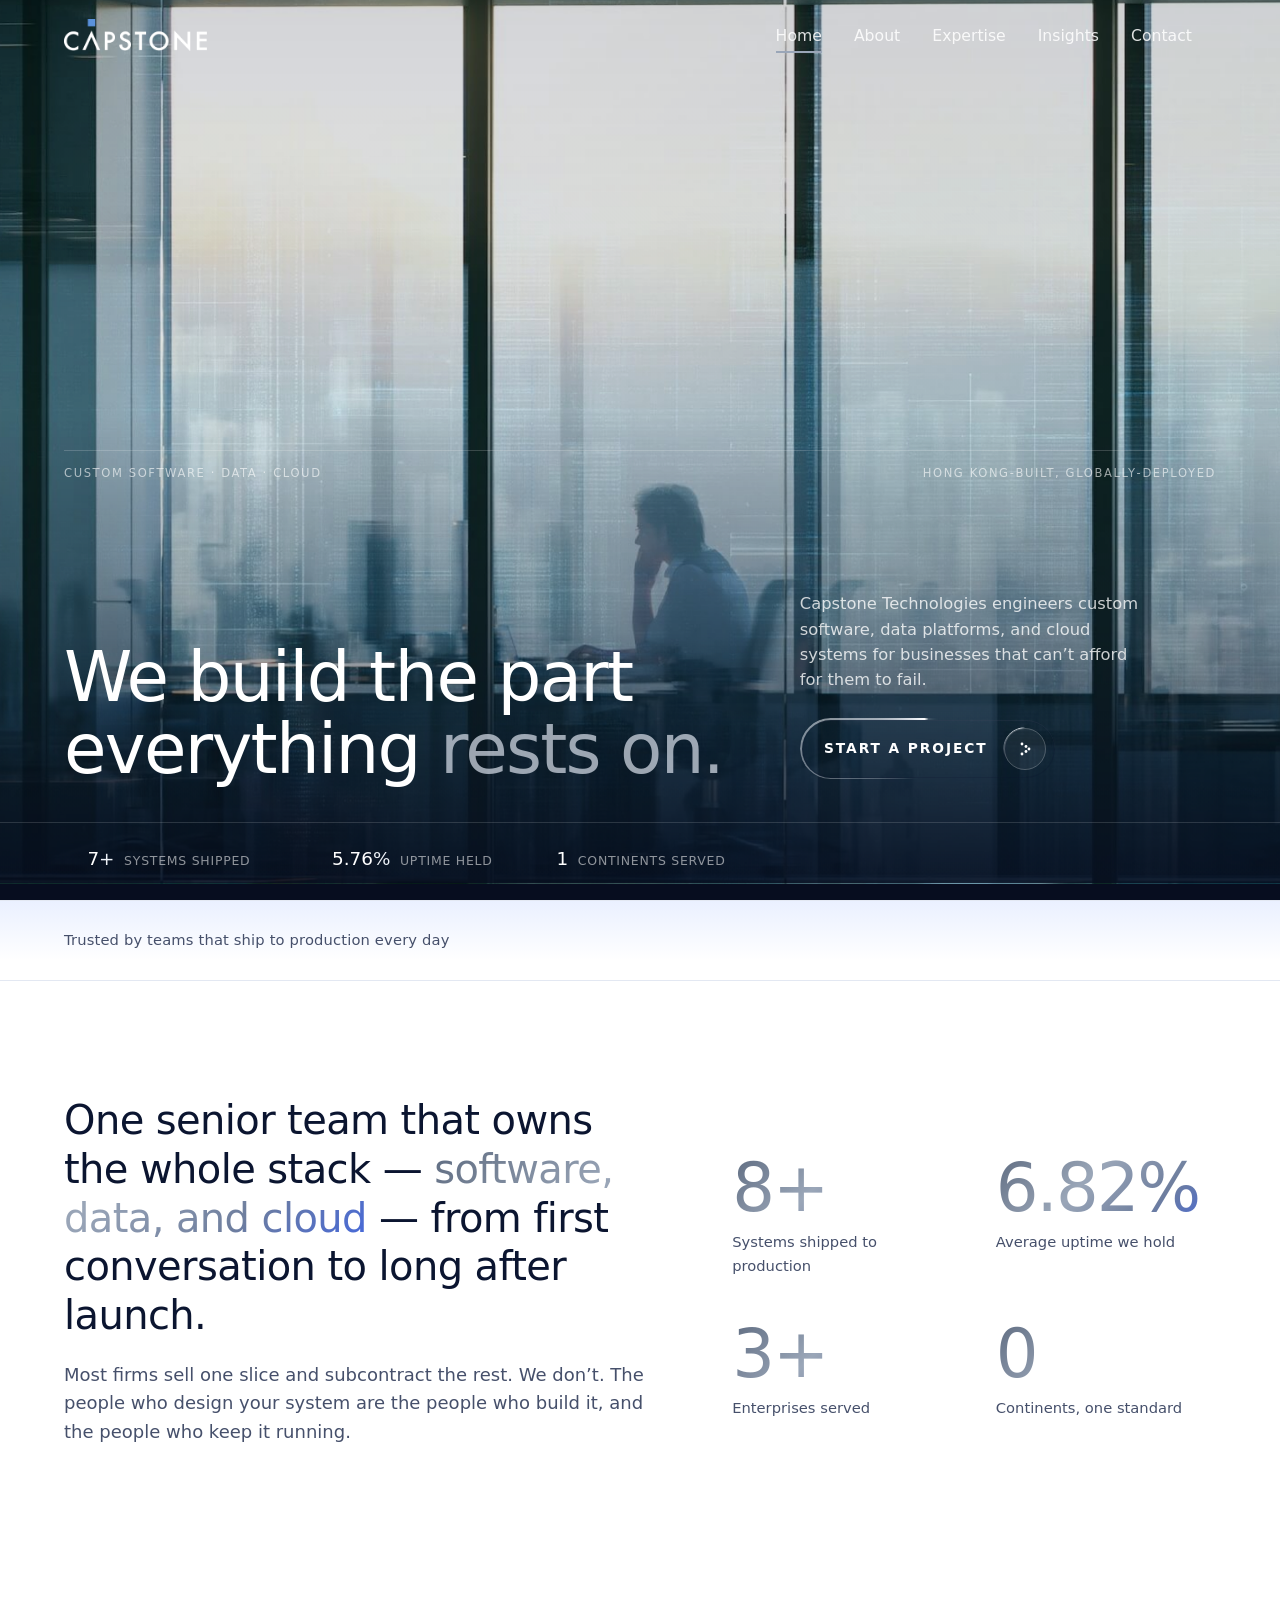
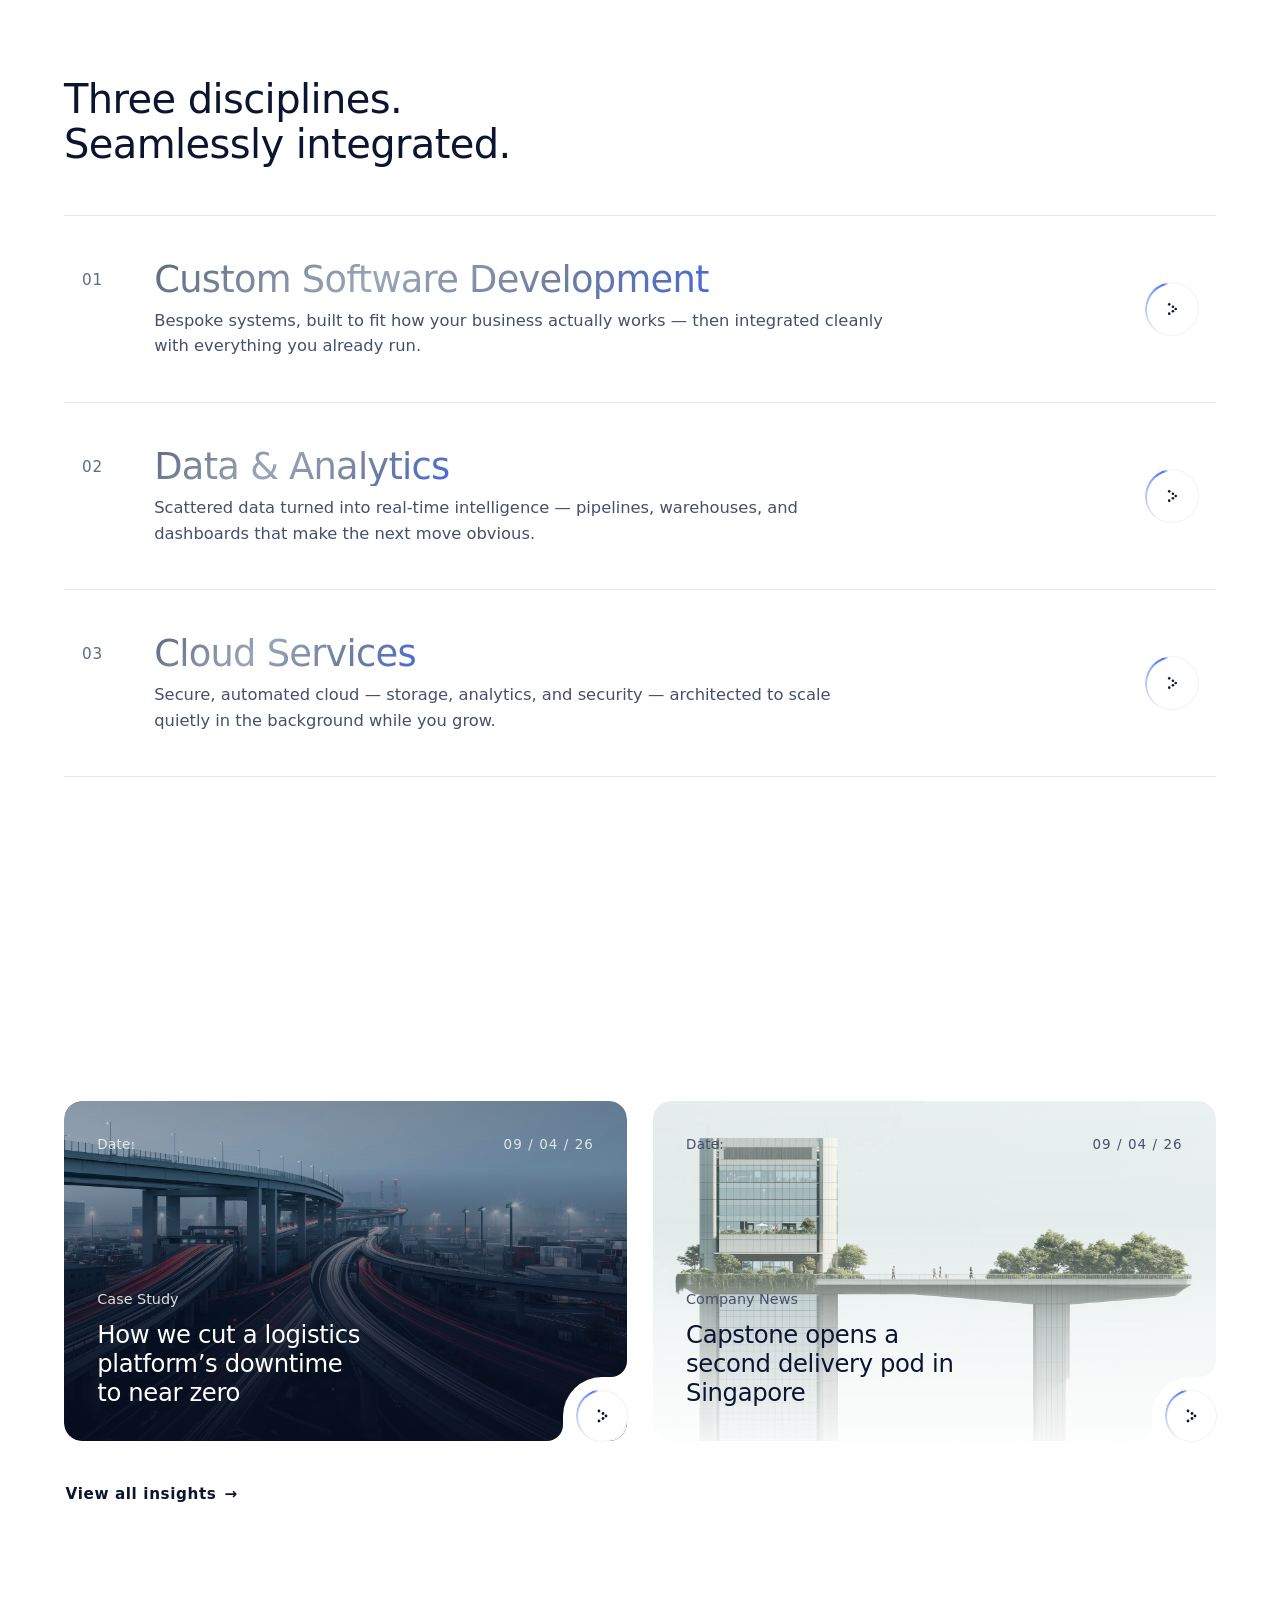
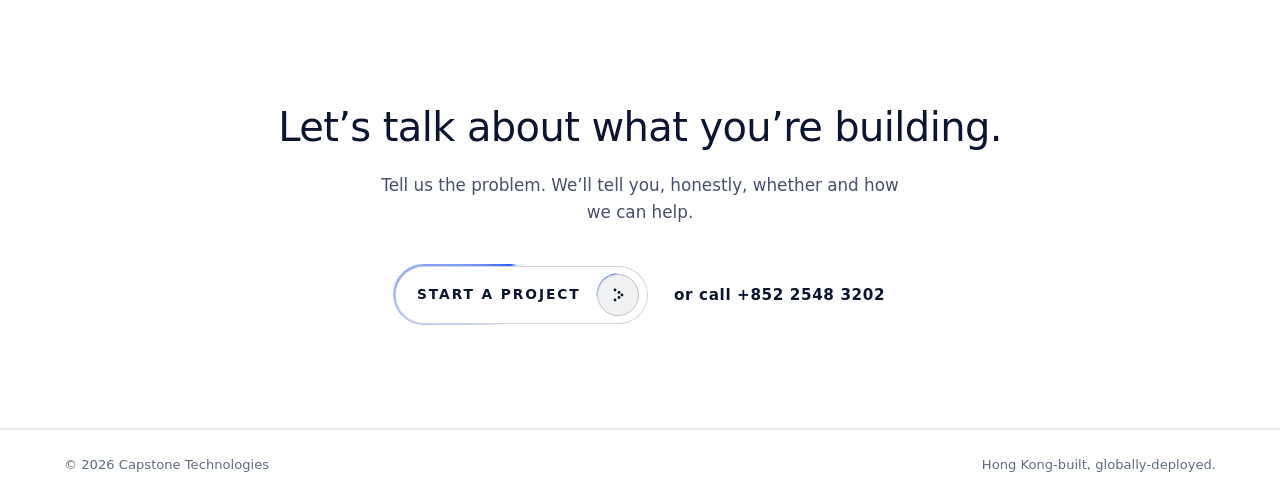
==== commit 93ba2166: "Fix cropped mobile menu: own logo+close, moved out of backdrop-filtered nav Root cause of the recurr" ====
--- a/index.html
+++ b/index.html
@@ -27,18 +27,22 @@
       </nav>
       <button class="nav__burger" id="burger" aria-label="Open menu" aria-expanded="false"><span></span><span></span></button>
     </div>
-    <div class="nav__mobile" id="navMobile" aria-hidden="true">
-      <div class="nav__mobile-inner">
-        <nav class="nav__mobile-links" aria-label="Mobile">
-          <a href="index.html" aria-current="page">Home</a>
-          <a href="about.html">About</a>
-          <a href="expertise.html">Expertise</a>
-          <a href="insights.html">Insights</a>
-          <a href="contact.html">Contact</a>
-        </nav>
-      </div>
+  </header>
+  <div class="nav__mobile" id="navMobile" aria-hidden="true">
+    <div class="nav__mobile-inner">
+      <div class="nav__mobile-head">
+        <img src="capstone_logo_1.png" alt="Capstone Technologies" class="nav__mobile-logo" />
+        <button class="nav__close" id="navClose" type="button" aria-label="Close menu"><span></span><span></span></button>
+      </div>
+      <nav class="nav__mobile-links" aria-label="Mobile">
+        <a href="index.html" aria-current="page">Home</a>
+        <a href="about.html">About</a>
+        <a href="expertise.html">Expertise</a>
+        <a href="insights.html">Insights</a>
+        <a href="contact.html">Contact</a>
+      </nav>
     </div>
-  </header>
+  </div>
 
   <main>
     <!-- ✦ FULL-WIDTH HERO (Verta-style split) -->
